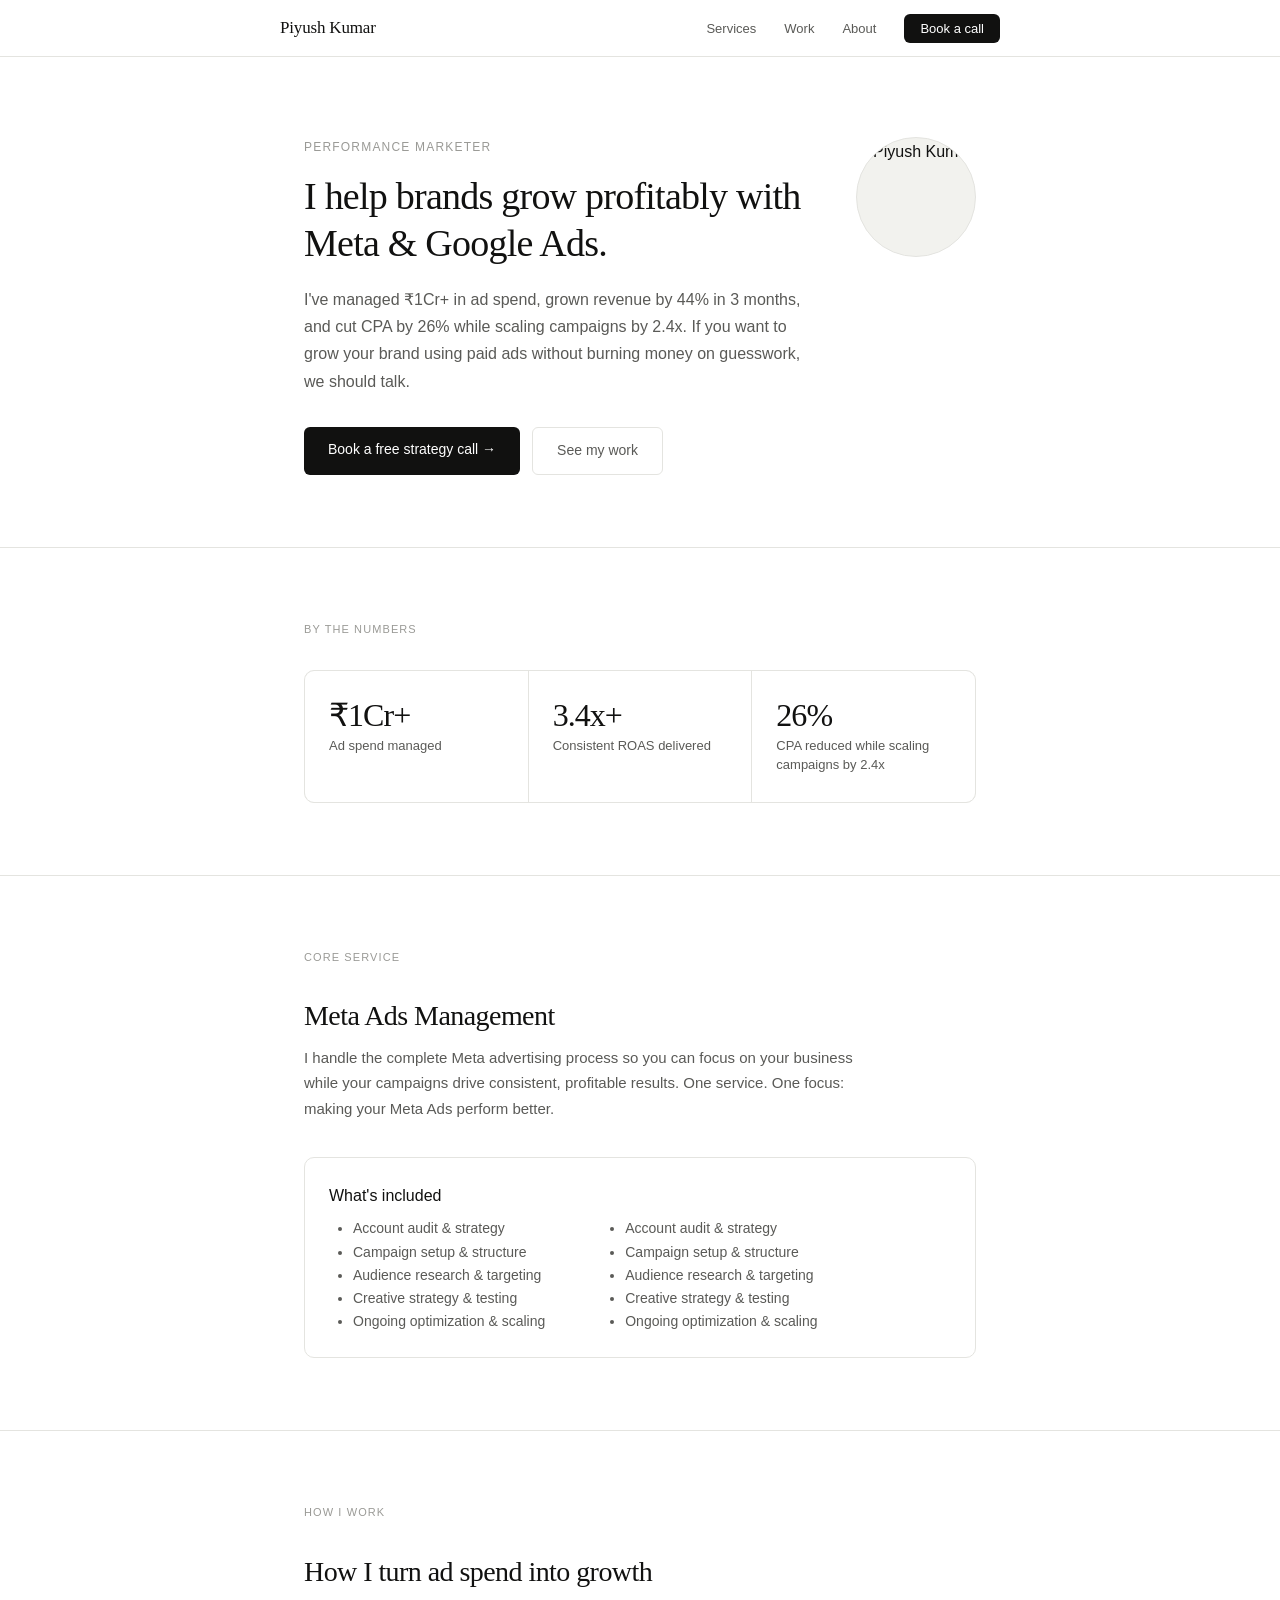
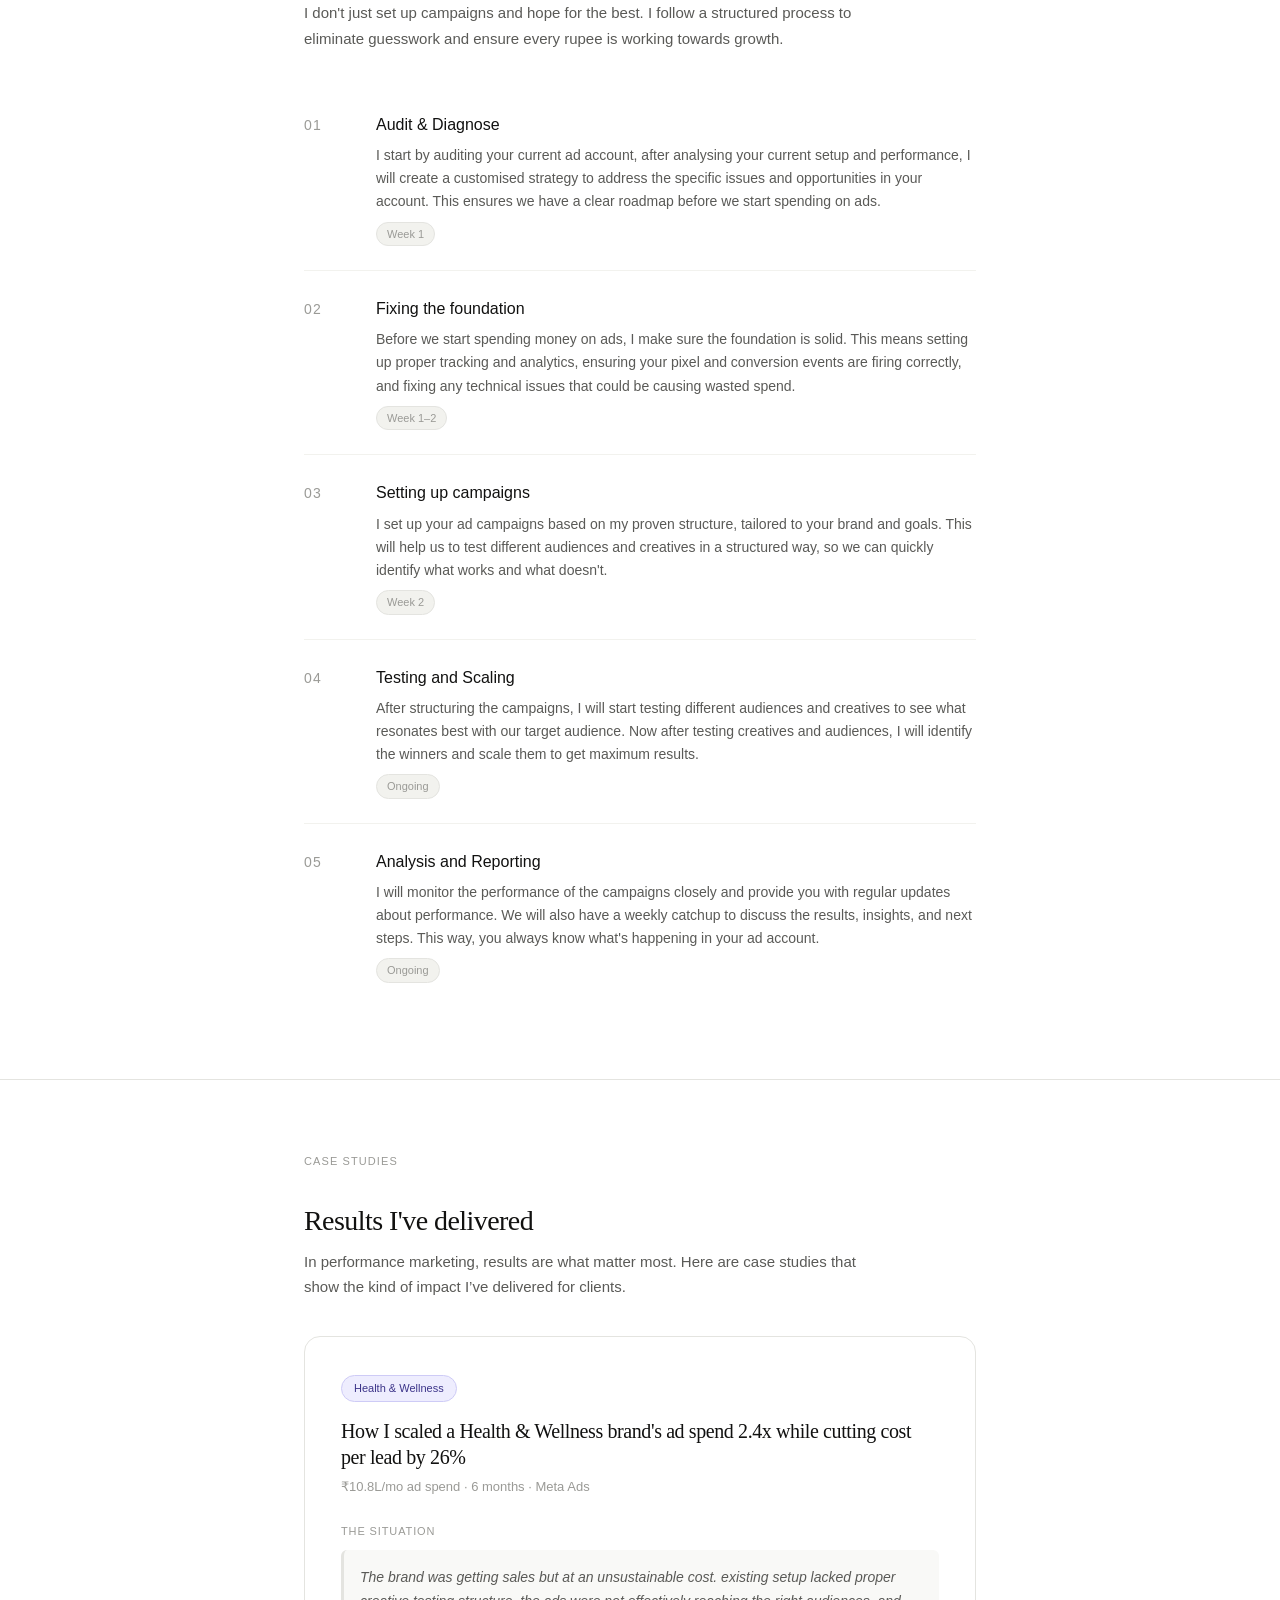
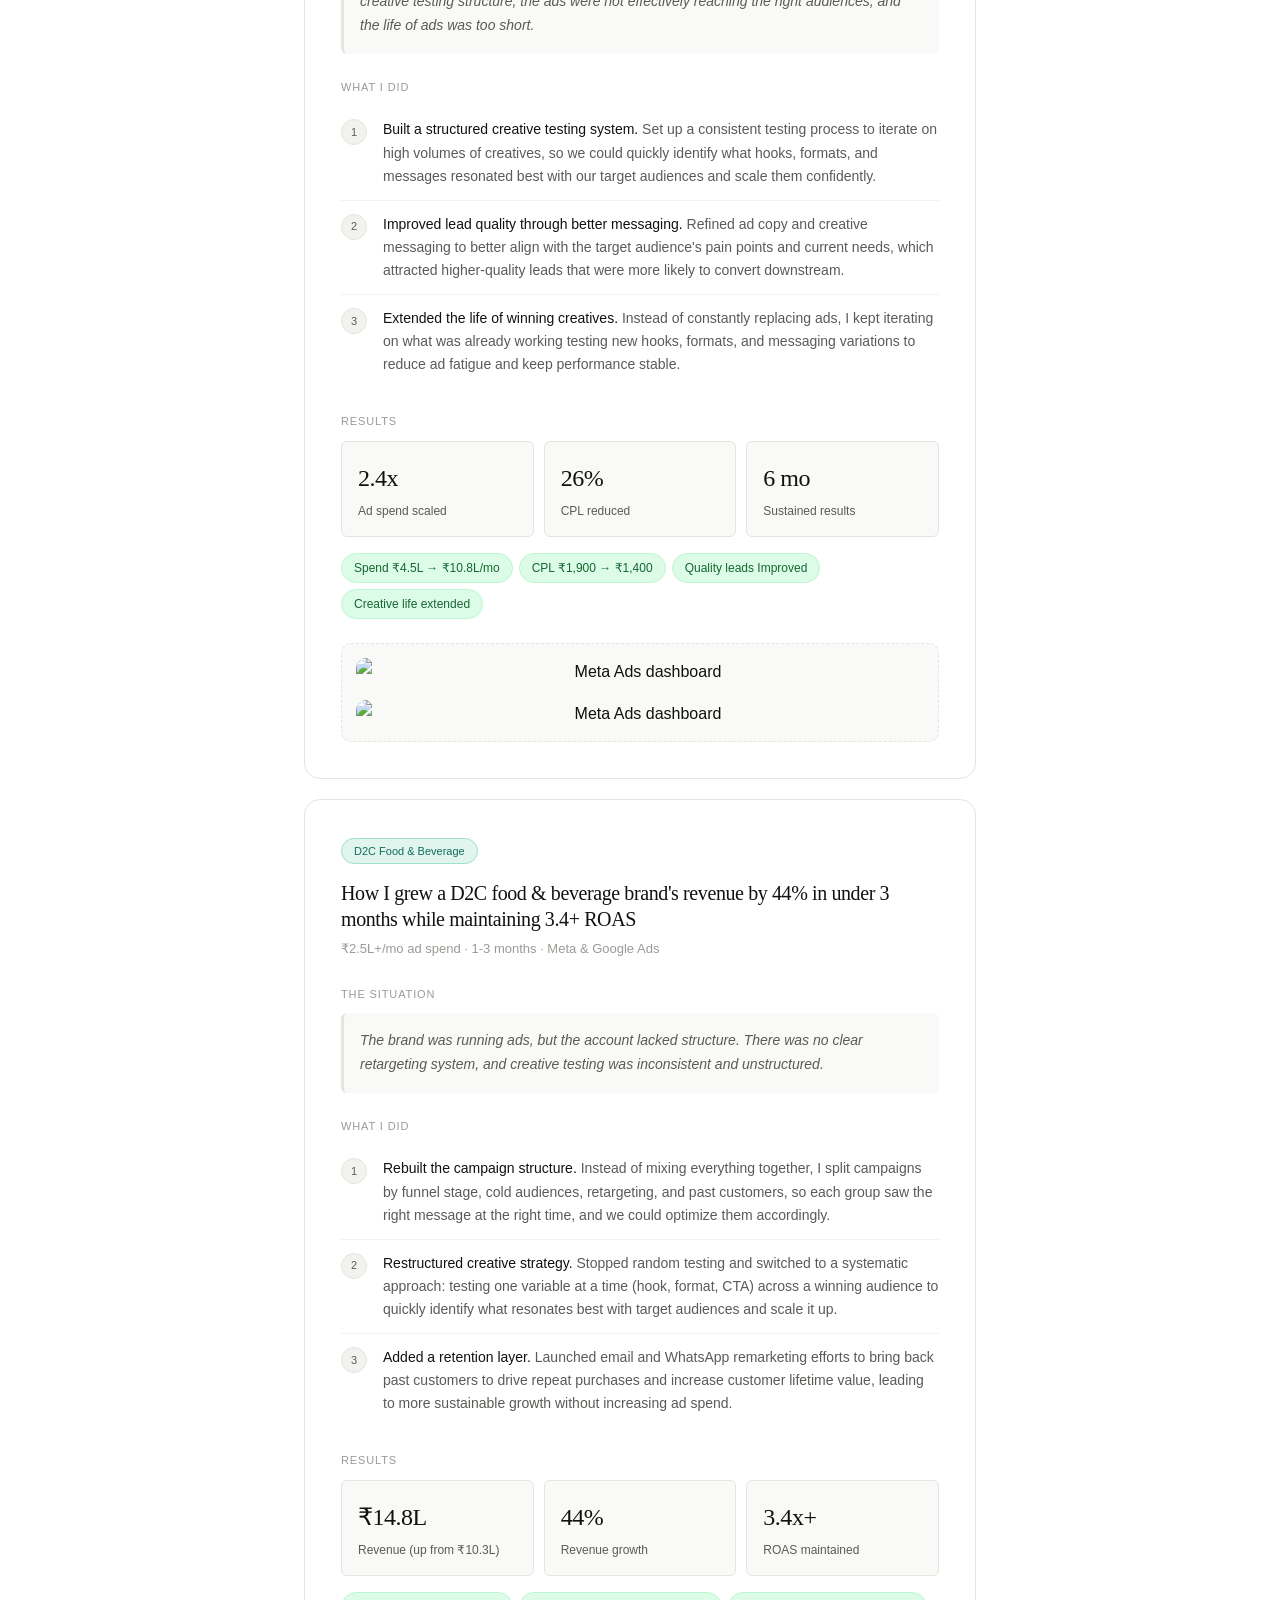
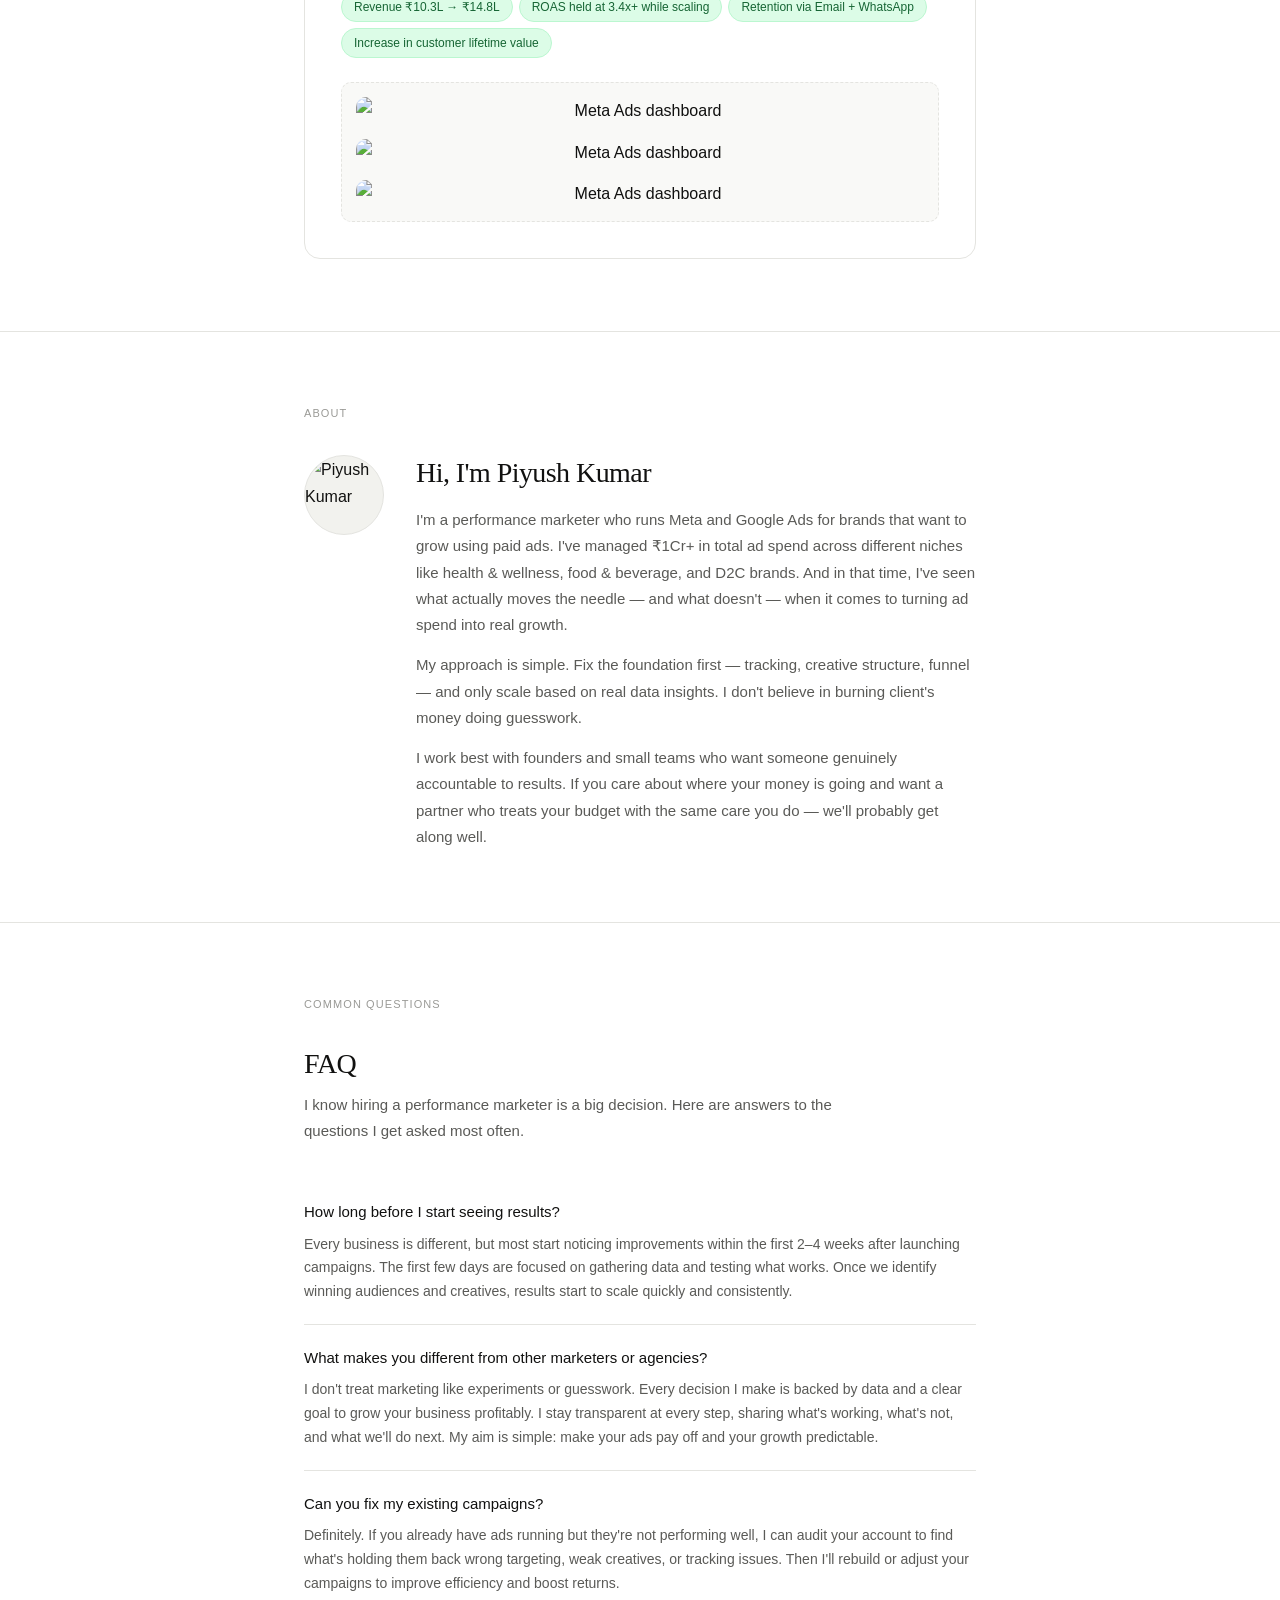
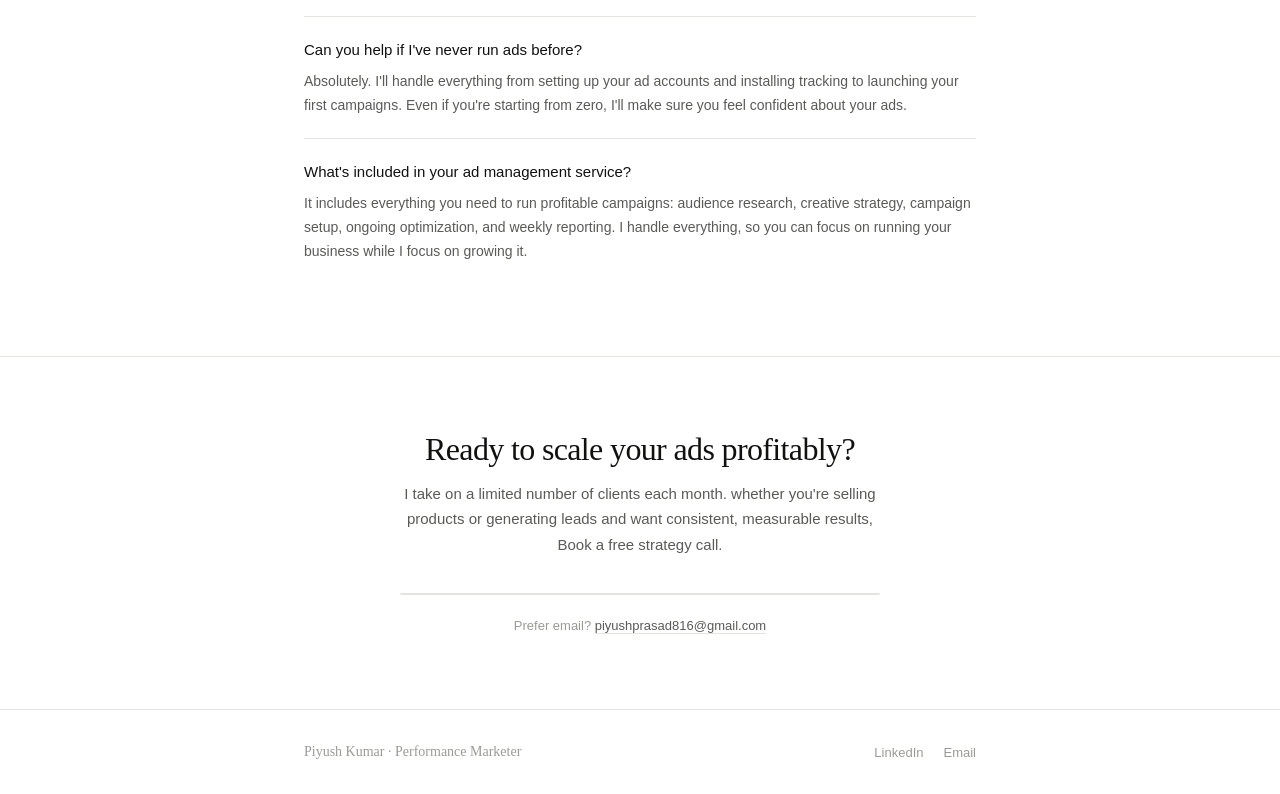
==== index.html @ 0cbff71c "service section updated" ====
<!doctype html>
<html lang="en">
  <head>
    <meta charset="UTF-8" />
    <meta name="viewport" content="width=device-width, initial-scale=1.0" />

    <meta
      name="google-site-verification"
      content="LIuBAVDbFb_xSTSElwHr28QB1heELkmG3fJhwSsdKWQ"
    />

    <meta
      name="description"
      content="I help brands grow profitably with Meta & Google Ads. I've managed ₹1Cr+ ad spend, grown revenue by 44% in 3 months, and cut CPA by 26%, while scaling campaigns by 2.4x."
    />

    <meta name="author" content="Piyush Kumar" />

    <meta name="robots" content="index, follow" />

    <link rel="canonical" href="https://piyshkmr.github.io/" />

    <meta property="og:type" content="website" />
    <meta
      property="og:title"
      content="Piyush Kumar | Performance Marketer | Meta Ads & Google Ads"
    />
    <meta
      property="og:description"
      content="I help brands grow profitably with Meta & Google Ads. I've managed ₹1Cr+ ad spend, grown revenue by 44% in 3 months, and cut CPA by 26%, while scaling campaigns by 2.4x."
    />
    <meta property="og:url" content="https://piyshkmr.github.io/" />
    <meta
      property="og:image"
      content="https://piyshkmr.github.io/images/og-image.webp"
    />
    <meta property="og:image:width" content="1200" />
    <meta property="og:image:height" content="630" />

    <meta name="twitter:card" content="summary_large_image" />
    <meta
      name="twitter:title"
      content="Piyush Kumar | Performance Marketer | Meta Ads & Google Ads"
    />
    <meta
      name="twitter:description"
      content="I help brands grow profitably with Meta & Google Ads. I've managed ₹1Cr+ ad spend, grown revenue by 44% in 3 months, and cut CPA by 26%, while scaling campaigns by 2.4x."
    />
    <meta
      name="twitter:image"
      content="https://piyshkmr.github.io/images/og-image.webp"
    />

    <script type="application/ld+json">
      {
        "@context": "https://schema.org",
        "@type": "Person",
        "name": "Piyush Kumar",
        "url": "https://piyshkmr.github.io/",
        "jobTitle": "Performance Marketer",
        "description": "I help brands grow profitably with Meta & Google Ads. I've managed ₹1Cr+ ad spend, grown revenue by 44% in 3 months, and cut CPA by 26%, while scaling campaigns by 2.4x.",
        "email": "piyushprasad816@gmail.com",
        "address": {
          "@type": "PostalAddress",
          "addressCountry": "IN"
        },
        "sameAs": [
          "https://www.linkedin.com/in/piyshkmr/",
          "https://www.instagram.com/piyshkmr/",
          "https://twitter.com/piyshkmr",
          "https://topmate.io/piyshkmr"
        ],
        "worksFor": {
          "@type": "Organization",
          "name": "Freelance"
        }
      }
    </script>

    <title>Piyush Kumar | Performance Marketer | Meta Ads & Google Ads</title>

    <link rel="stylesheet" href="/styles.css" />
  </head>
  <body>
    <!-- ── NAV ── -->
    <nav>
      <div class="nav-inner">
        <a href="/" class="nav-logo">Piyush Kumar</a>
        <ul class="nav-links">
          <li><a href="#services">Services</a></li>
          <li><a href="#work">Work</a></li>
          <li><a href="#about">About</a></li>
          <li><a href="#contact" class="nav-cta">Book a call</a></li>
        </ul>
      </div>
    </nav>

    <!-- ── HERO ── -->
    <section class="hero">
      <div class="container">
        <div class="hero-inner">
          <div class="hero-text">
            <div class="hero-eyebrow">Performance Marketer</div>
            <h1 class="hero-headline">
              I help brands grow profitably with Meta & Google Ads.
            </h1>
            <p class="hero-sub">
              I've managed ₹1Cr+ in ad spend, grown revenue by 44% in 3 months,
              and cut CPA by 26% while scaling campaigns by 2.4x. If you want to
              grow your brand using paid ads without burning money on guesswork,
              we should talk.
            </p>
            <div class="hero-actions">
              <a href="#contact" class="btn-primary"
                >Book a free strategy call →</a
              >
              <a href="#work" class="btn-secondary">See my work</a>
            </div>
          </div>
          <div class="hero-photo">
            <img src="/images/hero.webp" alt="Piyush Kumar" />
          </div>
        </div>
      </div>
    </section>

    <!-- ── METRICS ── -->
    <section>
      <div class="container">
        <div class="section-label">By the numbers</div>
        <div class="metrics-grid">
          <div class="metric-cell">
            <div class="metric-num">₹1Cr+</div>
            <div class="metric-label">Ad spend managed</div>
          </div>
          <div class="metric-cell">
            <div class="metric-num">3.4x+</div>
            <div class="metric-label">Consistent ROAS delivered</div>
          </div>
          <div class="metric-cell">
            <div class="metric-num">26%</div>
            <div class="metric-label">
              CPA reduced while scaling campaigns by 2.4x
            </div>
          </div>
        </div>
      </div>
    </section>

    <!-- ── SERVICES ── -->
    <section id="services">
      <div class="container">
        <div class="section-label">CORE SERVICE</div>
        <h2 class="section-title">Meta Ads Management</h2>
        <p class="section-sub">
          I handle the complete Meta advertising process so you can focus on
          your business while your campaigns drive consistent, profitable
          results. One service. One focus: making your Meta Ads perform better.
        </p>

        <div class="service-card">
          <div class="service-title">What's included</div>
          <div class="service-checklist">
            <ul>
              <li>Account audit & strategy</li>
              <li>Campaign setup & structure</li>
              <li>Audience research & targeting</li>
              <li>Creative strategy & testing</li>
              <li>Ongoing optimization & scaling</li>
            </ul>
            <ul>
              <li>Account audit & strategy</li>
              <li>Campaign setup & structure</li>
              <li>Audience research & targeting</li>
              <li>Creative strategy & testing</li>
              <li>Ongoing optimization & scaling</li>
            </ul>
          </div>
        </div>
      </div>
    </section>

    <!-- ── HOW I WORK ── -->
    <section id="process">
      <div class="container">
        <div class="section-label">How I work</div>
        <h2 class="section-title">How I turn ad spend into growth</h2>
        <p class="section-sub">
          I don't just set up campaigns and hope for the best. I follow a
          structured process to eliminate guesswork and ensure every rupee is
          working towards growth.
        </p>
        <div class="process-list">
          <div class="process-item">
            <div class="process-num">01</div>
            <div class="process-body">
              <div class="process-title">Audit & Diagnose</div>
              <div class="process-desc">
                I start by auditing your current ad account, after analysing
                your current setup and performance, I will create a customised
                strategy to address the specific issues and opportunities in
                your account. This ensures we have a clear roadmap before we
                start spending on ads.
              </div>
              <span class="process-week">Week 1</span>
            </div>
          </div>
          <div class="process-item">
            <div class="process-num">02</div>
            <div class="process-body">
              <div class="process-title">Fixing the foundation</div>
              <div class="process-desc">
                Before we start spending money on ads, I make sure the
                foundation is solid. This means setting up proper tracking and
                analytics, ensuring your pixel and conversion events are firing
                correctly, and fixing any technical issues that could be causing
                wasted spend.
              </div>
              <span class="process-week">Week 1–2</span>
            </div>
          </div>
          <div class="process-item">
            <div class="process-num">03</div>
            <div class="process-body">
              <div class="process-title">Setting up campaigns</div>
              <div class="process-desc">
                I set up your ad campaigns based on my proven structure,
                tailored to your brand and goals. This will help us to test
                different audiences and creatives in a structured way, so we can
                quickly identify what works and what doesn't.
              </div>
              <span class="process-week">Week 2</span>
            </div>
          </div>
          <div class="process-item">
            <div class="process-num">04</div>
            <div class="process-body">
              <div class="process-title">Testing and Scaling</div>
              <div class="process-desc">
                After structuring the campaigns, I will start testing different
                audiences and creatives to see what resonates best with our
                target audience. Now after testing creatives and audiences, I
                will identify the winners and scale them to get maximum results.
              </div>
              <span class="process-week">Ongoing</span>
            </div>
          </div>
          <div class="process-item">
            <div class="process-num">05</div>
            <div class="process-body">
              <div class="process-title">Analysis and Reporting</div>
              <div class="process-desc">
                I will monitor the performance of the campaigns closely and
                provide you with regular updates about performance. We will also
                have a weekly catchup to discuss the results, insights, and next
                steps. This way, you always know what's happening in your ad
                account.
              </div>
              <span class="process-week">Ongoing</span>
            </div>
          </div>
        </div>
      </div>
    </section>

    <!-- ── CASE STUDIES ── -->
    <section id="work">
      <div class="container">
        <div class="section-label">Case studies</div>
        <h2 class="section-title">Results I've delivered</h2>
        <p class="section-sub">
          In performance marketing, results are what matter most. Here are case
          studies that show the kind of impact I’ve delivered for clients.
        </p>

        <!-- Case Study 1 -->
        <div class="case-study">
          <span class="case-tag case-tag-health">Health & Wellness </span>
          <h3 class="case-title">
            How I scaled a Health & Wellness brand's ad spend 2.4x while cutting
            cost per lead by 26%
          </h3>
          <div class="case-meta">₹10.8L/mo ad spend · 6 months · Meta Ads</div>

          <div class="case-section-label">The situation</div>
          <div class="case-situation">
            The brand was getting sales but at an unsustainable cost. existing
            setup lacked proper creative testing structure, the ads were not
            effectively reaching the right audiences, and the life of ads was
            too short.
          </div>

          <div class="case-section-label">What I did</div>
          <div class="case-steps">
            <div class="case-step">
              <div class="case-step-num">1</div>
              <div class="case-step-text">
                <strong>Built a structured creative testing system.</strong>
                Set up a consistent testing process to iterate on high volumes
                of creatives, so we could quickly identify what hooks, formats,
                and messages resonated best with our target audiences and scale
                them confidently.
              </div>
            </div>
            <div class="case-step">
              <div class="case-step-num">2</div>
              <div class="case-step-text">
                <strong>Improved lead quality through better messaging.</strong>
                Refined ad copy and creative messaging to better align with the
                target audience's pain points and current needs, which attracted
                higher-quality leads that were more likely to convert
                downstream.
              </div>
            </div>
            <div class="case-step">
              <div class="case-step-num">3</div>
              <div class="case-step-text">
                <strong>Extended the life of winning creatives.</strong> Instead
                of constantly replacing ads, I kept iterating on what was
                already working testing new hooks, formats, and messaging
                variations to reduce ad fatigue and keep performance stable.
              </div>
            </div>
          </div>

          <div class="case-section-label">Results</div>
          <div class="case-metrics">
            <div class="case-metric">
              <div class="case-metric-num">2.4x</div>
              <div class="case-metric-label">Ad spend scaled</div>
            </div>
            <div class="case-metric">
              <div class="case-metric-num">26%</div>
              <div class="case-metric-label">CPL reduced</div>
            </div>
            <div class="case-metric">
              <div class="case-metric-num">6 mo</div>
              <div class="case-metric-label">Sustained results</div>
            </div>
          </div>
          <div class="result-pills">
            <span class="result-pill">Spend ₹4.5L → ₹10.8L/mo</span>
            <span class="result-pill">CPL ₹1,900 → ₹1,400</span>
            <span class="result-pill">Quality leads Improved</span>
            <span class="result-pill"> Creative life extended </span>
          </div>

          <div class="ss-placeholder">
            <img
              src="/images/cs201.webp"
              alt="Meta Ads dashboard"
              style="width: 100%; border-radius: var(--radius-md)"
            />
            <img
              src="/images/cs202.webp"
              alt="Meta Ads dashboard"
              style="width: 100%; border-radius: var(--radius-md)"
            />
          </div>
        </div>

        <!-- Case Study 2 -->
        <div class="case-study">
          <span class="case-tag case-tag-fnb">D2C Food & Beverage</span>
          <h3 class="case-title">
            How I grew a D2C food & beverage brand's revenue by 44% in under 3
            months while maintaining 3.4+ ROAS
          </h3>
          <div class="case-meta">
            ₹2.5L+/mo ad spend · 1-3 months · Meta & Google Ads
          </div>

          <div class="case-section-label">The situation</div>
          <div class="case-situation">
            The brand was running ads, but the account lacked structure. There
            was no clear retargeting system, and creative testing was
            inconsistent and unstructured.
          </div>

          <div class="case-section-label">What I did</div>
          <div class="case-steps">
            <div class="case-step">
              <div class="case-step-num">1</div>
              <div class="case-step-text">
                <strong>Rebuilt the campaign structure.</strong> Instead of
                mixing everything together, I split campaigns by funnel stage,
                cold audiences, retargeting, and past customers, so each group
                saw the right message at the right time, and we could optimize
                them accordingly.
              </div>
            </div>
            <div class="case-step">
              <div class="case-step-num">2</div>
              <div class="case-step-text">
                <strong>Restructured creative strategy.</strong> Stopped random
                testing and switched to a systematic approach: testing one
                variable at a time (hook, format, CTA) across a winning audience
                to quickly identify what resonates best with target audiences
                and scale it up.
              </div>
            </div>
            <div class="case-step">
              <div class="case-step-num">3</div>
              <div class="case-step-text">
                <strong>Added a retention layer.</strong> Launched email and
                WhatsApp remarketing efforts to bring back past customers to
                drive repeat purchases and increase customer lifetime value,
                leading to more sustainable growth without increasing ad spend.
              </div>
            </div>
          </div>

          <div class="case-section-label">Results</div>
          <div class="case-metrics">
            <div class="case-metric">
              <div class="case-metric-num">₹14.8L</div>
              <div class="case-metric-label">Revenue (up from ₹10.3L)</div>
            </div>
            <div class="case-metric">
              <div class="case-metric-num">44%</div>
              <div class="case-metric-label">Revenue growth</div>
            </div>
            <div class="case-metric">
              <div class="case-metric-num">3.4x+</div>
              <div class="case-metric-label">ROAS maintained</div>
            </div>
          </div>
          <div class="result-pills">
            <span class="result-pill">Revenue ₹10.3L → ₹14.8L</span>
            <span class="result-pill">ROAS held at 3.4x+ while scaling</span>
            <span class="result-pill">Retention via Email + WhatsApp</span>
            <span class="result-pill">Increase in customer lifetime value</span>
          </div>

          <div class="ss-placeholder">
            <img
              src="/images/cs101.webp"
              alt="Meta Ads dashboard"
              style="width: 100%; border-radius: var(--radius-md)"
            />
            <img
              src="/images/cs102.webp"
              alt="Meta Ads dashboard"
              style="width: 100%; border-radius: var(--radius-md)"
            />
            <img
              src="/images/cs103.webp"
              alt="Meta Ads dashboard"
              style="width: 100%; border-radius: var(--radius-md)"
            />
          </div>
        </div>
      </div>
    </section>

    <!-- ── ABOUT ── -->
    <section id="about">
      <div class="container">
        <div class="section-label">About</div>
        <div class="about-inner">
          <div class="about-photo">
            <img src="/images/about.webp" alt="Piyush Kumar" />
          </div>
          <div class="about-text">
            <h2 class="section-title" style="margin-bottom: 16px">
              Hi, I'm Piyush Kumar
            </h2>
            <p>
              I'm a performance marketer who runs Meta and Google Ads for brands
              that want to grow using paid ads. I've managed ₹1Cr+ in total ad
              spend across different niches like health & wellness, food &
              beverage, and D2C brands. And in that time, I've seen what
              actually moves the needle — and what doesn't — when it comes to
              turning ad spend into real growth.
            </p>
            <p>
              My approach is simple. Fix the foundation first — tracking,
              creative structure, funnel — and only scale based on real data
              insights. I don't believe in burning client's money doing
              guesswork.
            </p>
            <p>
              I work best with founders and small teams who want someone
              genuinely accountable to results. If you care about where your
              money is going and want a partner who treats your budget with the
              same care you do — we'll probably get along well.
            </p>
          </div>
        </div>
      </div>
    </section>

    <!-- ──  FAQ ── -->
    <section>
      <div class="container">
        <div class="section-label">Common questions</div>
        <h2 class="section-title">FAQ</h2>
        <p class="section-sub">
          I know hiring a performance marketer is a big decision. Here are
          answers to the questions I get asked most often.
        </p>
        <div class="faq-list">
          <div class="faq-item">
            <div class="faq-q">How long before I start seeing results?</div>
            <div class="faq-a">
              Every business is different, but most start noticing improvements
              within the first 2–4 weeks after launching campaigns. The first
              few days are focused on gathering data and testing what works.
              Once we identify winning audiences and creatives, results start to
              scale quickly and consistently.
            </div>
          </div>
          <div class="faq-item">
            <div class="faq-q">
              What makes you different from other marketers or agencies?
            </div>
            <div class="faq-a">
              I don't treat marketing like experiments or guesswork. Every
              decision I make is backed by data and a clear goal to grow your
              business profitably. I stay transparent at every step, sharing
              what's working, what's not, and what we'll do next. My aim is
              simple: make your ads pay off and your growth predictable.
            </div>
          </div>
          <div class="faq-item">
            <div class="faq-q">Can you fix my existing campaigns?</div>
            <div class="faq-a">
              Definitely. If you already have ads running but they're not
              performing well, I can audit your account to find what's holding
              them back wrong targeting, weak creatives, or tracking issues.
              Then I'll rebuild or adjust your campaigns to improve efficiency
              and boost returns.
            </div>
          </div>
          <div class="faq-item">
            <div class="faq-q">Can you help if I've never run ads before?</div>
            <div class="faq-a">
              Absolutely. I'll handle everything from setting up your ad
              accounts and installing tracking to launching your first
              campaigns. Even if you're starting from zero, I'll make sure you
              feel confident about your ads.
            </div>
          </div>
          <div class="faq-item">
            <div class="faq-q">
              What's included in your ad management service?
            </div>
            <div class="faq-a">
              It includes everything you need to run profitable campaigns:
              audience research, creative strategy, campaign setup, ongoing
              optimization, and weekly reporting. I handle everything, so you
              can focus on running your business while I focus on growing it.
            </div>
          </div>
        </div>
      </div>
    </section>

    <!-- ── CTA ── -->
    <section class="cta-section" id="contact">
      <div class="container">
        <div class="cta-inner">
          <h2 class="cta-title">Ready to scale your ads profitably?</h2>
          <p class="cta-sub">
            I take on a limited number of clients each month. whether you're
            selling products or generating leads and want consistent, measurable
            results, Book a free strategy call.
          </p>

          <!-- Cal inline embed code begins -->
          <div
            style="
              background-color: var(--gray-50);
              border: 1px solid var(--gray-200);
              border-radius: var(--radius-lg);
              width: 100%;
              height: 100%;
              overflow: scroll;
              max-width: 480px;
              margin: 0 auto 20px;
            "
            id="my-cal-inline-30min"
          ></div>
          <script type="text/javascript">
            (function (C, A, L) {
              let p = function (a, ar) {
                a.q.push(ar);
              };
              let d = C.document;
              C.Cal =
                C.Cal ||
                function () {
                  let cal = C.Cal;
                  let ar = arguments;
                  if (!cal.loaded) {
                    cal.ns = {};
                    cal.q = cal.q || [];
                    d.head.appendChild(d.createElement("script")).src = A;
                    cal.loaded = true;
                  }
                  if (ar[0] === L) {
                    const api = function () {
                      p(api, arguments);
                    };
                    const namespace = ar[1];
                    api.q = api.q || [];
                    if (typeof namespace === "string") {
                      cal.ns[namespace] = cal.ns[namespace] || api;
                      p(cal.ns[namespace], ar);
                      p(cal, ["initNamespace", namespace]);
                    } else p(cal, ar);
                    return;
                  }
                  p(cal, ar);
                };
            })(window, "https://app.cal.com/embed/embed.js", "init");
            Cal("init", "30min", { origin: "https://app.cal.com" });

            Cal.ns["30min"]("inline", {
              elementOrSelector: "#my-cal-inline-30min",
              config: {
                layout: "month_view",
                useSlotsViewOnSmallScreen: "true",
              },
              calLink: "piyshkmr/30min",
            });

            Cal.ns["30min"]("ui", {
              hideEventTypeDetails: false,
              layout: "month_view",
            });
          </script>
          <!-- Cal inline embed code ends -->

          <div class="cta-email">
            Prefer email?
            <a href="mailto:piyushprasad816@gmail.com"
              >piyushprasad816@gmail.com</a
            >
          </div>
        </div>
      </div>
    </section>

    <!-- ── FOOTER ── -->
    <footer>
      <div class="footer-name">Piyush Kumar · Performance Marketer</div>
      <ul class="footer-links">
        <li>
          <a href="https://www.linkedin.com/in/piyshkmr/" target="_blank"
            >LinkedIn</a
          >
        </li>
        <li><a href="mailto:piyushprasad816@gmail.com">Email</a></li>
      </ul>
    </footer>
  </body>
</html>
---- styles.css ----
/* ── Reset & Base ── */
*,
*::before,
*::after {
  box-sizing: border-box;
  margin: 0;
  padding: 0;
}

:root {
  --black: #111110;
  --gray-900: #1c1c1a;
  --gray-600: #5a5a57;
  --gray-400: #9a9a96;
  --gray-200: #e4e4e0;
  --gray-100: #f2f2ee;
  --gray-50: #f9f9f7;
  --white: #ffffff;
  --accent: #1a1a18;
  --green: #166534;
  --green-bg: #dcfce7;
  --teal: #0f6e56;
  --teal-bg: #e1f5ee;
  --purple: #3c3489;
  --purple-bg: #eeedfe;
  --amber: #854f0b;
  --amber-bg: #faeeda;
  --radius-sm: 6px;
  --radius-md: 10px;
  --radius-lg: 16px;
  --radius-xl: 24px;
  --font-head: "Georgia", "Times New Roman", serif;
  --font-body: "Helvetica Neue", Helvetica, Arial, sans-serif;
  --max-w: 720px;
  --transition: 0.2s ease;
}

html {
  scroll-behavior: smooth;
}

body {
  font-family: var(--font-body);
  background: var(--white);
  color: var(--black);
  font-size: 16px;
  line-height: 1.7;
  -webkit-font-smoothing: antialiased;
}

/* ── Layout ── */
.container {
  max-width: var(--max-w);
  margin: 0 auto;
  padding: 0 24px;
}

section {
  padding: 72px 0;
  border-bottom: 1px solid var(--gray-200);
}

section:last-child {
  border-bottom: none;
}

/* ── Nav ── */
nav {
  position: sticky;
  top: 0;
  z-index: 100;
  background: rgba(255, 255, 255, 0.92);
  backdrop-filter: blur(8px);
  border-bottom: 1px solid var(--gray-200);
  padding: 0 24px;
}

.nav-inner {
  max-width: var(--max-w);
  margin: 0 auto;
  display: flex;
  align-items: center;
  justify-content: space-between;
  height: 56px;
}

.nav-logo {
  font-family: var(--font-head);
  font-size: 17px;
  color: var(--black);
  text-decoration: none;
  letter-spacing: -0.01em;
}

.nav-links {
  display: flex;
  gap: 28px;
  list-style: none;
}

.nav-links a {
  font-size: 13px;
  color: var(--gray-600);
  text-decoration: none;
  transition: color var(--transition);
}

.nav-links a:hover {
  color: var(--black);
}

.nav-cta {
  font-size: 13px;
  font-weight: 500;
  color: var(--white) !important;
  background: var(--black);
  padding: 7px 16px;
  border-radius: var(--radius-sm);
  text-decoration: none;
  transition: opacity var(--transition);
}

.nav-cta:hover {
  opacity: 0.85;
}

/* ── Hero ── */
.hero {
  padding: 80px 0 72px;
  border-bottom: 1px solid var(--gray-200);
}

.hero-inner {
  display: flex;
  align-items: flex-start;
  gap: 40px;
}

.hero-text {
  flex: 1;
}

.hero-eyebrow {
  font-size: 12px;
  font-weight: 500;
  letter-spacing: 0.1em;
  text-transform: uppercase;
  color: var(--gray-400);
  margin-bottom: 16px;
}

.hero-headline {
  font-family: var(--font-head);
  font-size: clamp(28px, 4vw, 38px);
  font-weight: normal;
  line-height: 1.22;
  letter-spacing: -0.02em;
  color: var(--black);
  margin-bottom: 20px;
}

.hero-sub {
  font-size: 16px;
  color: var(--gray-600);
  line-height: 1.7;
  margin-bottom: 32px;
  max-width: 520px;
}

.hero-actions {
  display: flex;
  gap: 12px;
  flex-wrap: wrap;
}

.btn-primary {
  display: inline-block;
  padding: 11px 24px;
  background: var(--black);
  color: var(--white);
  font-size: 14px;
  font-weight: 500;
  border-radius: var(--radius-sm);
  text-decoration: none;
  transition: opacity var(--transition);
}

.btn-primary:hover {
  opacity: 0.85;
}

.btn-secondary {
  display: inline-block;
  padding: 11px 24px;
  background: transparent;
  color: var(--gray-600);
  font-size: 14px;
  border: 1px solid var(--gray-200);
  border-radius: var(--radius-sm);
  text-decoration: none;
  transition:
    border-color var(--transition),
    color var(--transition);
}

.btn-secondary:hover {
  border-color: var(--gray-400);
  color: var(--black);
}

.hero-photo {
  width: 120px;
  height: 120px;
  border-radius: 50%;
  background: var(--gray-100);
  border: 1px solid var(--gray-200);
  display: flex;
  align-items: center;
  justify-content: center;
  flex-shrink: 0;
  overflow: hidden;
}

.hero-photo img {
  width: 100%;
  height: 100%;
  object-fit: cover;
}

.photo-hint {
  text-align: center;
  font-size: 11px;
  color: var(--gray-400);
  line-height: 1.5;
}

/* ── Section Labels ── */
.section-label {
  font-size: 11px;
  font-weight: 500;
  letter-spacing: 0.1em;
  text-transform: uppercase;
  color: var(--gray-400);
  margin-bottom: 32px;
}

.section-title {
  font-family: var(--font-head);
  font-size: clamp(22px, 3vw, 28px);
  font-weight: normal;
  letter-spacing: -0.02em;
  color: var(--black);
  margin-bottom: 10px;
  line-height: 1.3;
}

.section-sub {
  font-size: 15px;
  color: var(--gray-600);
  margin-bottom: 36px;
  max-width: 560px;
}

/* ── Metrics Bar ── */
.metrics-grid {
  display: grid;
  grid-template-columns: repeat(3, minmax(0, 1fr));
  gap: 1px;
  background: var(--gray-200);
  border: 1px solid var(--gray-200);
  border-radius: var(--radius-md);
  overflow: hidden;
}

.metric-cell {
  background: var(--white);
  padding: 28px 24px;
}

.metric-num {
  font-family: var(--font-head);
  font-size: 32px;
  font-weight: normal;
  color: var(--black);
  letter-spacing: -0.03em;
  line-height: 1;
  margin-bottom: 6px;
}

.metric-label {
  font-size: 13px;
  color: var(--gray-600);
  line-height: 1.4;
}

/* ── Services ── */

.service-card {
  padding: 24px;
  border: 1px solid var(--gray-200);
  border-radius: var(--radius-md);
}

.service-title {
  font-size: 16px;
  font-weight: 500;
  color: var(--black);
  margin-bottom: 8px;
}

.service-desc {
  font-size: 14px;
  color: var(--gray-600);
  line-height: 1.65;
  margin-bottom: 12px;
}

.service-checklist {
  display: flex;
  flex-direction: row;
  gap: 80px;
  flex-wrap: wrap;
  font-size: 14px;
  color: var(--gray-600);
  line-height: 1.65;
  padding: 0 24px;
}

/* ── Process ── */
.process-list {
  display: flex;
  flex-direction: column;
  gap: 0;
}

.process-item {
  display: flex;
  gap: 24px;
  padding: 24px 0;
  border-bottom: 1px solid var(--gray-100);
  align-items: flex-start;
}

.process-item:last-child {
  border-bottom: none;
}

.process-num {
  font-size: 14px;
  font-weight: 500;
  color: var(--gray-400);
  letter-spacing: 0.08em;
  min-width: 48px;
  padding-top: 3px;
  flex-shrink: 0;
}

.process-body {
}

.process-title {
  font-size: 16px;
  font-weight: 500;
  color: var(--black);
  margin-bottom: 6px;
}

.process-desc {
  font-size: 14px;
  color: var(--gray-600);
  line-height: 1.65;
}

.process-week {
  display: inline-block;
  margin-top: 8px;
  font-size: 11px;
  padding: 2px 10px;
  border-radius: 20px;
  background: var(--gray-100);
  color: var(--gray-400);
  border: 1px solid var(--gray-200);
}

/* ── Case Studies ── */
.case-study {
  padding: 36px;
  border: 1px solid var(--gray-200);
  border-radius: var(--radius-lg);
  margin-bottom: 20px;
}

.case-study:last-child {
  margin-bottom: 0;
}

.case-tag {
  display: inline-block;
  font-size: 11px;
  font-weight: 500;
  padding: 3px 12px;
  border-radius: 20px;
  margin-bottom: 16px;
}

.case-tag-fnb {
  background: var(--teal-bg);
  color: var(--teal);
  border: 1px solid #9fe1cb;
}
.case-tag-health {
  background: var(--purple-bg);
  color: var(--purple);
  border: 1px solid #cecbf6;
}

.case-title {
  font-family: var(--font-head);
  font-size: 20px;
  font-weight: normal;
  letter-spacing: -0.02em;
  color: var(--black);
  line-height: 1.3;
  margin-bottom: 6px;
}

.case-meta {
  font-size: 13px;
  color: var(--gray-400);
  margin-bottom: 24px;
}

.case-section-label {
  font-size: 11px;
  font-weight: 500;
  text-transform: uppercase;
  letter-spacing: 0.08em;
  color: var(--gray-400);
  margin-bottom: 10px;
}

.case-situation {
  font-size: 14px;
  color: var(--gray-600);
  line-height: 1.7;
  padding: 16px;
  background: var(--gray-50);
  border-radius: var(--radius-sm);
  border-left: 3px solid var(--gray-200);
  margin-bottom: 24px;
  font-style: italic;
}

.case-steps {
  margin-bottom: 24px;
}

.case-step {
  display: flex;
  gap: 16px;
  padding: 12px 0;
  border-bottom: 1px solid var(--gray-100);
  align-items: flex-start;
}

.case-step:last-child {
  border-bottom: none;
}

.case-step-num {
  width: 26px;
  height: 26px;
  border-radius: 50%;
  background: var(--gray-100);
  border: 1px solid var(--gray-200);
  display: flex;
  align-items: center;
  justify-content: center;
  font-size: 11px;
  font-weight: 500;
  color: var(--gray-600);
  flex-shrink: 0;
  margin-top: 1px;
}

.case-step-text {
  font-size: 14px;
  color: var(--gray-600);
  line-height: 1.65;
}

.case-step-text strong {
  color: var(--black);
  font-weight: 500;
}

.case-metrics {
  display: grid;
  grid-template-columns: repeat(3, minmax(0, 1fr));
  gap: 10px;
  margin-bottom: 16px;
}

.case-metric {
  background: var(--gray-50);
  border: 1px solid var(--gray-200);
  border-radius: var(--radius-sm);
  padding: 16px;
}

.case-metric-num {
  font-family: var(--font-head);
  font-size: 24px;
  font-weight: normal;
  color: var(--black);
  letter-spacing: -0.02em;
  margin-bottom: 4px;
}

.case-metric-label {
  font-size: 12px;
  color: var(--gray-600);
  line-height: 1.4;
}

.result-pills {
  display: flex;
  flex-wrap: wrap;
  gap: 6px;
  margin-bottom: 24px;
}

.result-pill {
  display: inline-block;
  font-size: 12px;
  padding: 4px 12px;
  border-radius: 20px;
  background: var(--green-bg);
  color: var(--green);
  border: 1px solid #bbf7d0;
}

.ss-placeholder {
  border: 1.5px dashed var(--gray-200);
  border-radius: var(--radius-md);
  padding: 14px;
  text-align: center;
  background: var(--gray-50);
  margin-top: 8px;
  display: flex;
  flex-direction: column;
  align-items: center;
  justify-content: center;
  gap: 14px;
}

/* ── About ── */
.about-inner {
  display: flex;
  gap: 32px;
  align-items: flex-start;
}

.about-photo {
  width: 80px;
  height: 80px;
  border-radius: 50%;
  background: var(--gray-100);
  border: 1px solid var(--gray-200);
  display: flex;
  align-items: center;
  justify-content: center;
  flex-shrink: 0;
  overflow: hidden;
}

.about-photo img {
  width: 100%;
  height: 100%;
  object-fit: cover;
}

.about-text p {
  font-size: 15px;
  color: var(--gray-600);
  line-height: 1.75;
  margin-bottom: 14px;
}

.about-text p:last-child {
  margin-bottom: 0;
}

/* ── Social Proof ── */
.expect-list {
  display: flex;
  flex-direction: column;
  gap: 12px;
  margin-bottom: 32px;
}

.expect-item {
  display: flex;
  gap: 14px;
  padding: 18px;
  background: var(--gray-50);
  border-radius: var(--radius-md);
  border: 1px solid var(--gray-100);
  align-items: flex-start;
}

.expect-dot {
  width: 7px;
  height: 7px;
  border-radius: 50%;
  background: var(--gray-400);
  flex-shrink: 0;
  margin-top: 7px;
}

.expect-text {
  font-size: 14px;
  color: var(--gray-600);
  line-height: 1.65;
}

.expect-text strong {
  color: var(--black);
  font-weight: 500;
}

/* ── FAQ ── */
.faq-list {
  display: flex;
  flex-direction: column;
}

.faq-item {
  padding: 20px 0;
  border-bottom: 1px solid var(--gray-200);
}

.faq-item:last-child {
  border-bottom: none;
}

.faq-q {
  font-size: 15px;
  font-weight: 500;
  color: var(--black);
  margin-bottom: 8px;
}

.faq-a {
  font-size: 14px;
  color: var(--gray-600);
  line-height: 1.7;
}

.faq-a strong {
  color: var(--black);
  font-weight: 500;
}

/* ── CTA ── */
.cta-section {
  /* background: var(--gray-50); */
  /* border-top: 1px solid var(--gray-200); */
  padding: 72px 0;
}

.cta-inner {
  text-align: center;
}

.cta-title {
  font-family: var(--font-head);
  font-size: clamp(24px, 3.5vw, 32px);
  font-weight: normal;
  letter-spacing: -0.02em;
  color: var(--black);
  margin-bottom: 12px;
  line-height: 1.25;
}

.cta-sub {
  font-size: 15px;
  color: var(--gray-600);
  margin-bottom: 36px;
  max-width: 480px;
  margin-left: auto;
  margin-right: auto;
}

.cal-embed-placeholder {
  max-width: 480px;
  margin: 0 auto 20px;
  border: 1.5px dashed var(--gray-200);
  border-radius: var(--radius-lg);
  padding: 40px 24px;
  background: var(--white);
}

.cal-embed-placeholder p {
  font-size: 13px;
  font-weight: 500;
  color: var(--gray-600);
  margin-bottom: 6px;
}

.cal-embed-placeholder small {
  font-size: 12px;
  color: var(--gray-400);
  line-height: 1.5;
  display: block;
}

.cta-email {
  font-size: 13px;
  color: var(--gray-400);
}

.cta-email a {
  color: var(--gray-600);
  text-decoration: none;
  border-bottom: 1px solid var(--gray-200);
  transition:
    border-color var(--transition),
    color var(--transition);
}

.cta-email a:hover {
  color: var(--black);
  border-color: var(--gray-400);
}

/* ── Footer ── */
footer {
  padding: 28px 24px;
  /* border-top: 1px solid var(--gray-200); */
  display: flex;
  align-items: center;
  justify-content: space-between;
  max-width: var(--max-w);
  margin: 0 auto;
}

.footer-name {
  font-family: var(--font-head);
  font-size: 14px;
  color: var(--gray-400);
}

.footer-links {
  display: flex;
  gap: 20px;
  list-style: none;
}

.footer-links a {
  font-size: 13px;
  color: var(--gray-400);
  text-decoration: none;
  transition: color var(--transition);
}

.footer-links a:hover {
  color: var(--black);
}

/* ── Mobile ── */
@media (max-width: 600px) {
  .nav-links {
    display: none;
  }
  .hero-inner {
    flex-direction: column-reverse;
    gap: 24px;
  }
  .hero-photo {
    width: 80px;
    height: 80px;
  }
  .metrics-grid {
    grid-template-columns: 1fr;
  }
  .case-metrics {
    grid-template-columns: repeat(2, minmax(0, 1fr));
  }
  .about-inner {
    flex-direction: column;
    gap: 20px;
  }
  .case-study {
    padding: 24px;
  }
  footer {
    flex-direction: column;
    gap: 16px;
    text-align: center;
  }
  .ss-placeholder {
    padding: 7px;
    gap: 7px;
  }

  .service-checklist {
    gap: 0px;
  }
}
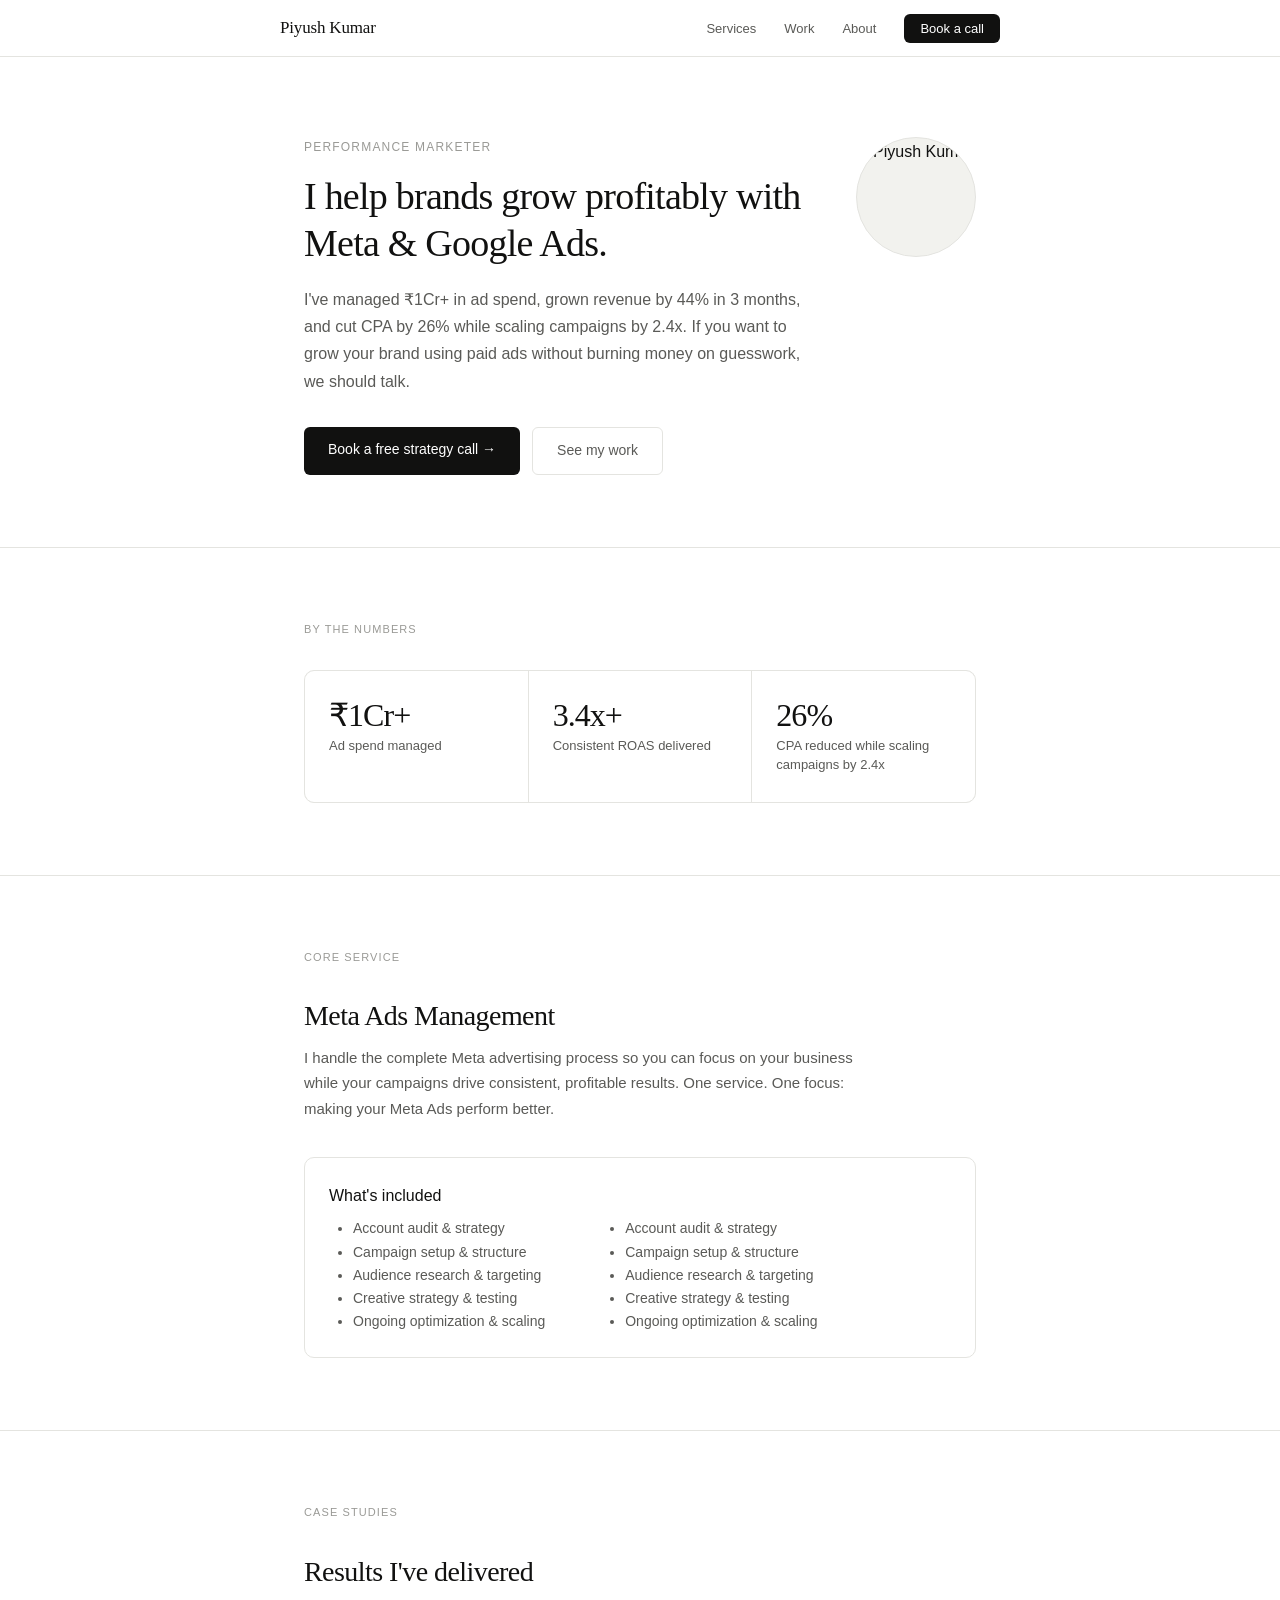
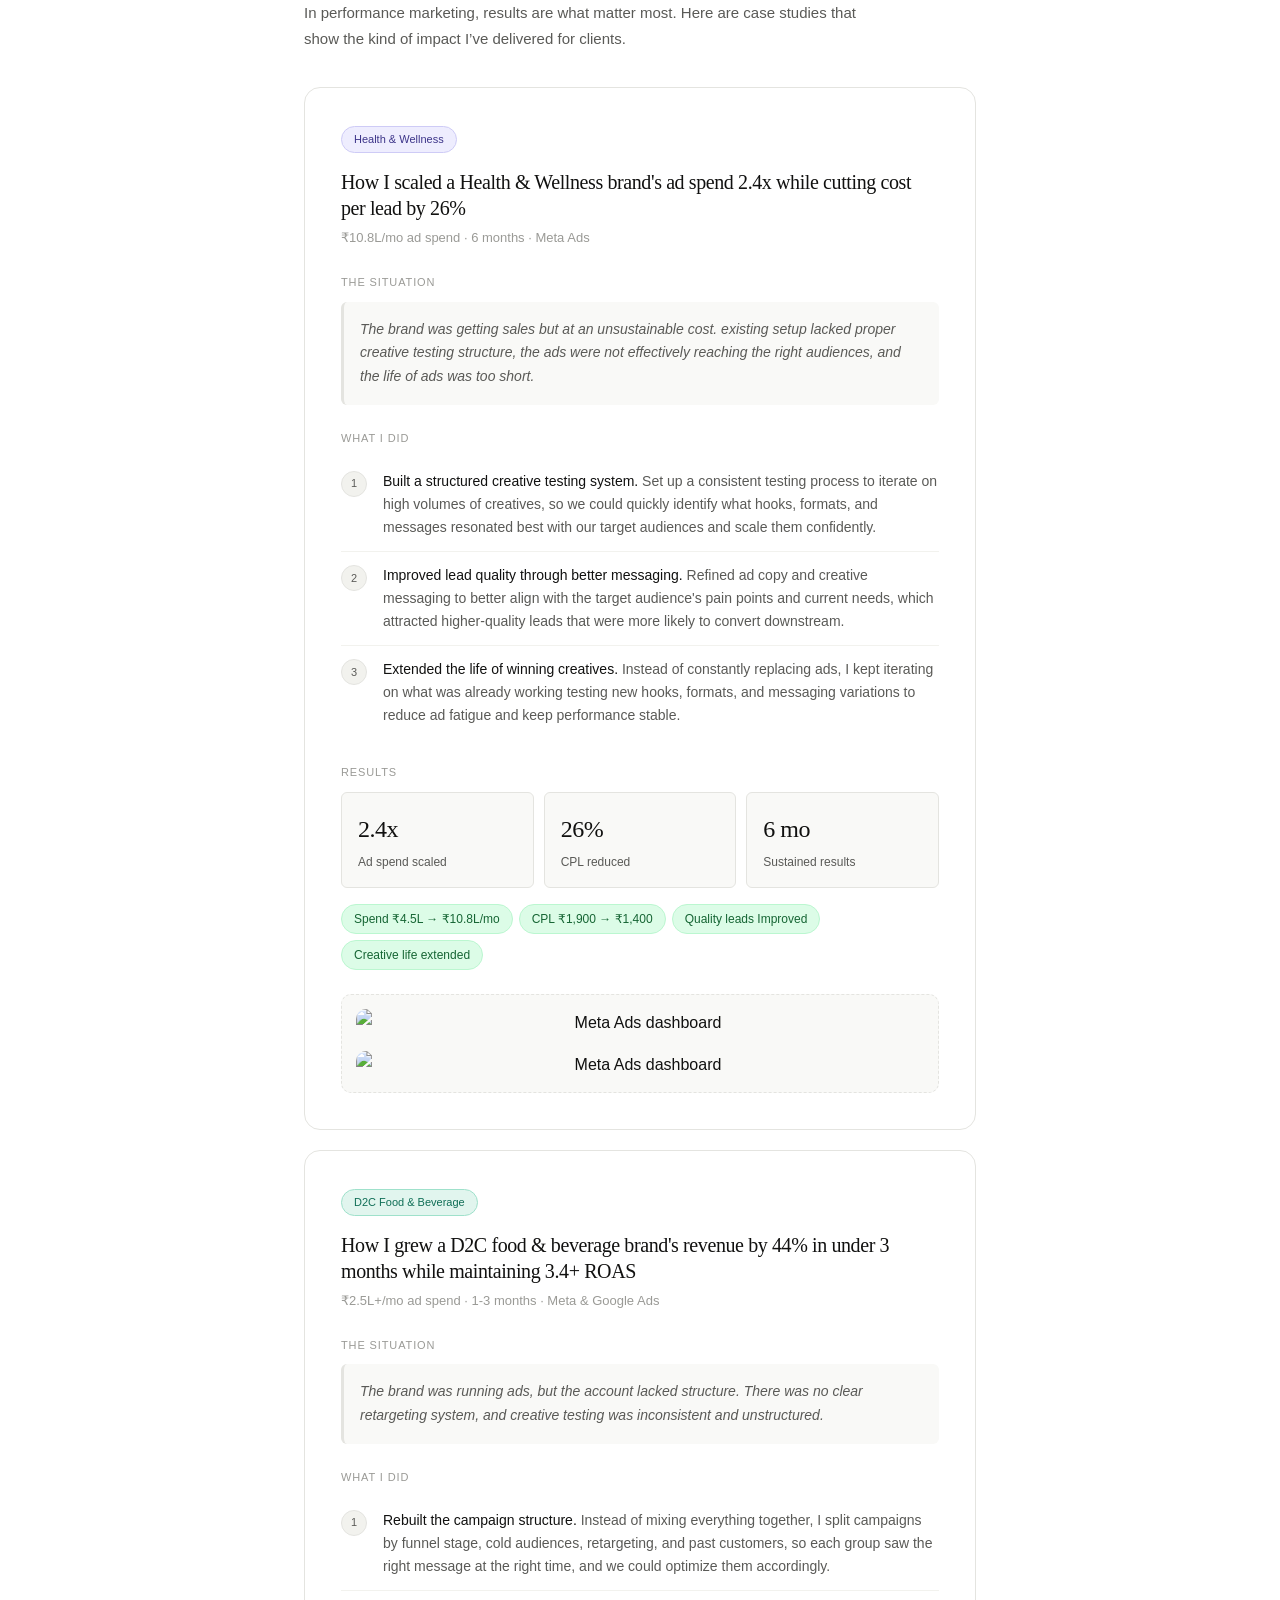
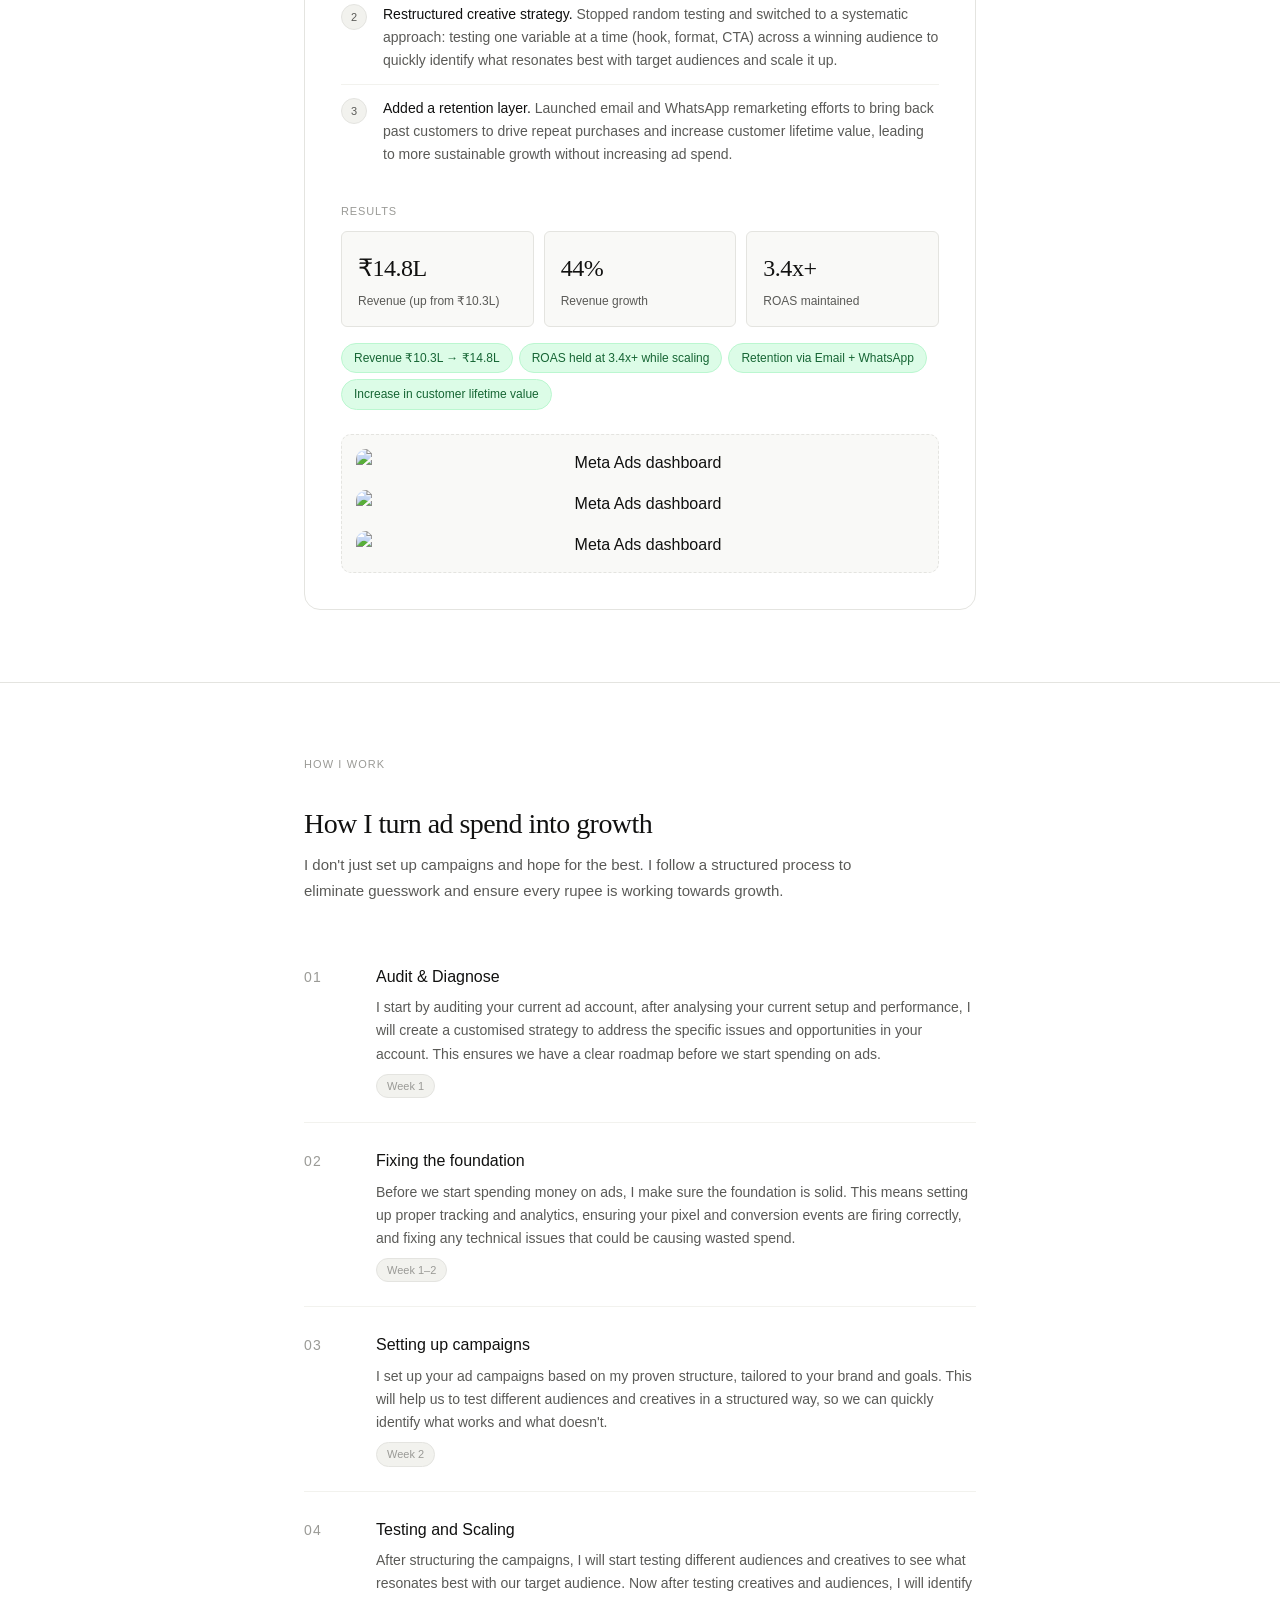
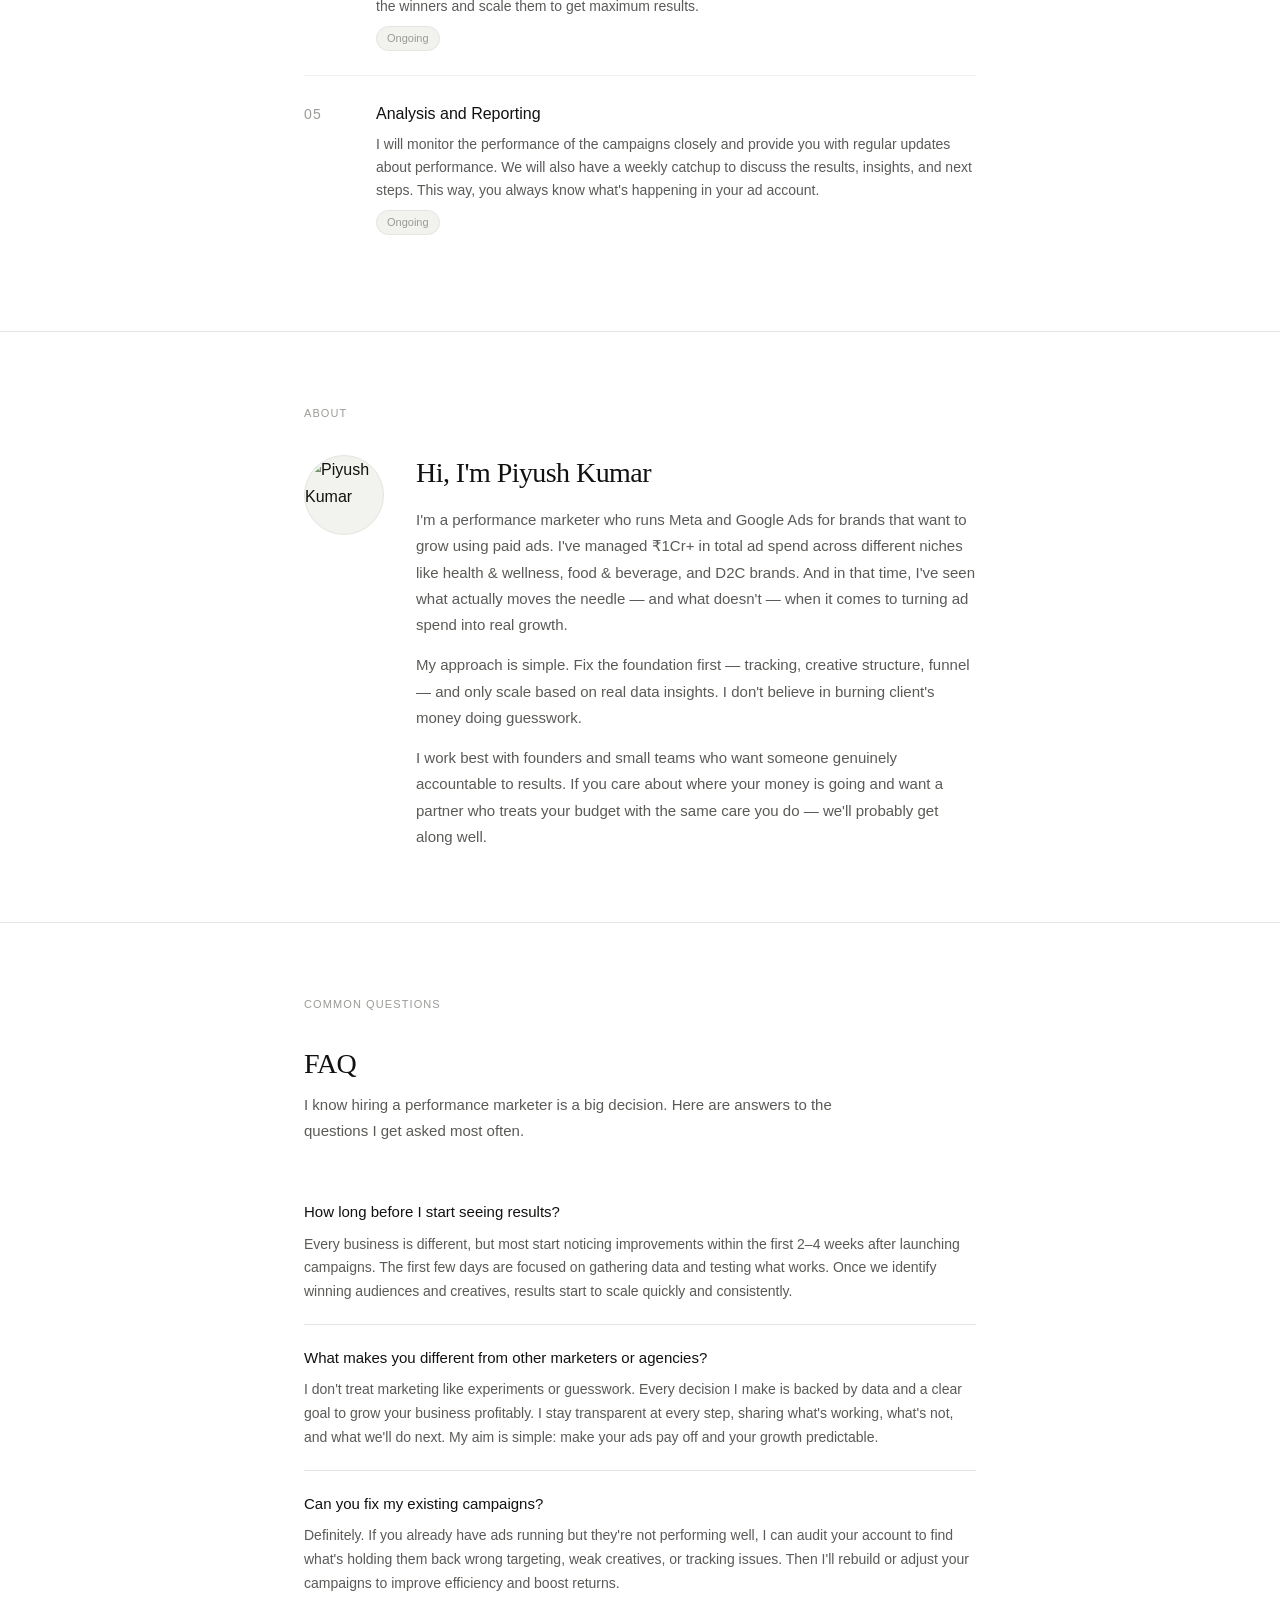
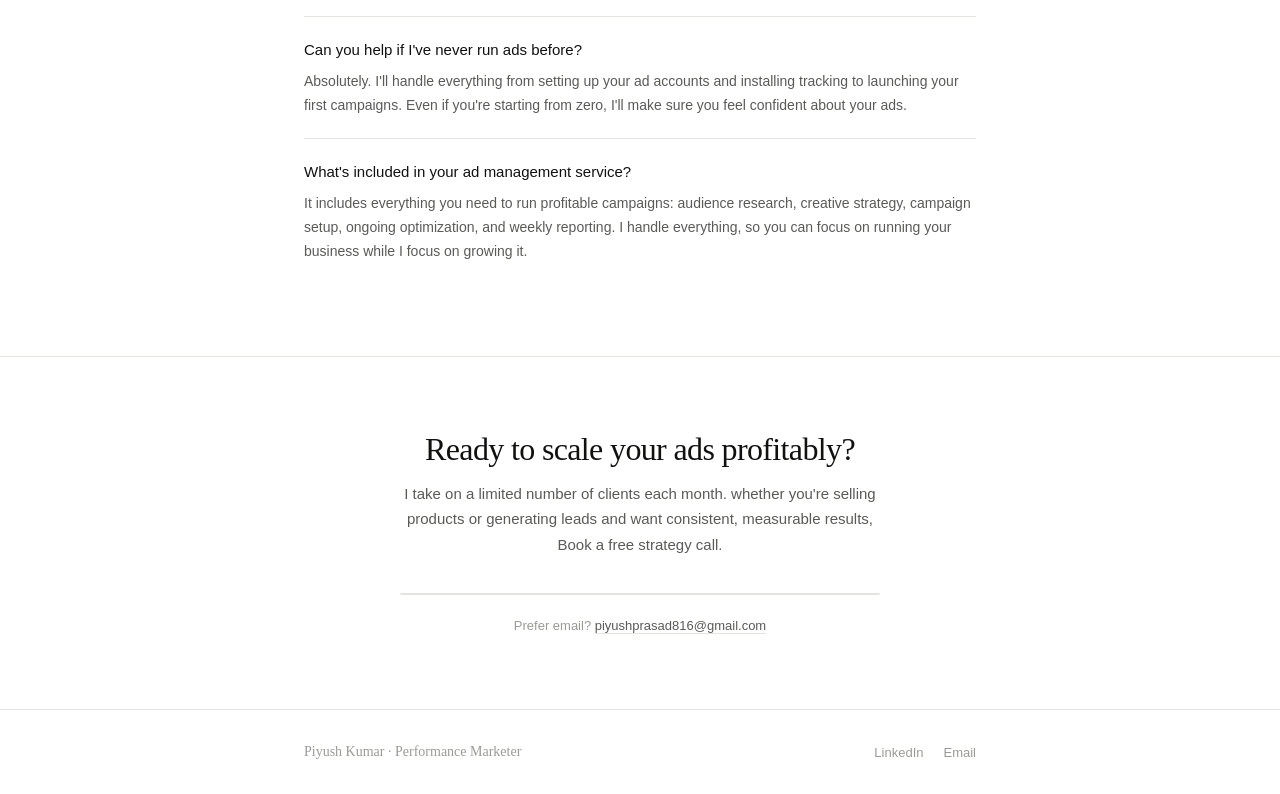
==== commit 495b864c: "case study section moved next to service" ====
--- a/index.html
+++ b/index.html
@@ -180,6 +180,196 @@
       </div>
     </section>
 
+    <!-- ── CASE STUDIES ── -->
+    <section id="work">
+      <div class="container">
+        <div class="section-label">Case studies</div>
+        <h2 class="section-title">Results I've delivered</h2>
+        <p class="section-sub">
+          In performance marketing, results are what matter most. Here are case
+          studies that show the kind of impact I’ve delivered for clients.
+        </p>
+
+        <!-- Case Study 1 -->
+        <div class="case-study">
+          <span class="case-tag case-tag-health">Health & Wellness </span>
+          <h3 class="case-title">
+            How I scaled a Health & Wellness brand's ad spend 2.4x while cutting
+            cost per lead by 26%
+          </h3>
+          <div class="case-meta">₹10.8L/mo ad spend · 6 months · Meta Ads</div>
+
+          <div class="case-section-label">The situation</div>
+          <div class="case-situation">
+            The brand was getting sales but at an unsustainable cost. existing
+            setup lacked proper creative testing structure, the ads were not
+            effectively reaching the right audiences, and the life of ads was
+            too short.
+          </div>
+
+          <div class="case-section-label">What I did</div>
+          <div class="case-steps">
+            <div class="case-step">
+              <div class="case-step-num">1</div>
+              <div class="case-step-text">
+                <strong>Built a structured creative testing system.</strong>
+                Set up a consistent testing process to iterate on high volumes
+                of creatives, so we could quickly identify what hooks, formats,
+                and messages resonated best with our target audiences and scale
+                them confidently.
+              </div>
+            </div>
+            <div class="case-step">
+              <div class="case-step-num">2</div>
+              <div class="case-step-text">
+                <strong>Improved lead quality through better messaging.</strong>
+                Refined ad copy and creative messaging to better align with the
+                target audience's pain points and current needs, which attracted
+                higher-quality leads that were more likely to convert
+                downstream.
+              </div>
+            </div>
+            <div class="case-step">
+              <div class="case-step-num">3</div>
+              <div class="case-step-text">
+                <strong>Extended the life of winning creatives.</strong> Instead
+                of constantly replacing ads, I kept iterating on what was
+                already working testing new hooks, formats, and messaging
+                variations to reduce ad fatigue and keep performance stable.
+              </div>
+            </div>
+          </div>
+
+          <div class="case-section-label">Results</div>
+          <div class="case-metrics">
+            <div class="case-metric">
+              <div class="case-metric-num">2.4x</div>
+              <div class="case-metric-label">Ad spend scaled</div>
+            </div>
+            <div class="case-metric">
+              <div class="case-metric-num">26%</div>
+              <div class="case-metric-label">CPL reduced</div>
+            </div>
+            <div class="case-metric">
+              <div class="case-metric-num">6 mo</div>
+              <div class="case-metric-label">Sustained results</div>
+            </div>
+          </div>
+          <div class="result-pills">
+            <span class="result-pill">Spend ₹4.5L → ₹10.8L/mo</span>
+            <span class="result-pill">CPL ₹1,900 → ₹1,400</span>
+            <span class="result-pill">Quality leads Improved</span>
+            <span class="result-pill"> Creative life extended </span>
+          </div>
+
+          <div class="ss-placeholder">
+            <img
+              src="/images/cs201.webp"
+              alt="Meta Ads dashboard"
+              style="width: 100%; border-radius: var(--radius-md)"
+            />
+            <img
+              src="/images/cs202.webp"
+              alt="Meta Ads dashboard"
+              style="width: 100%; border-radius: var(--radius-md)"
+            />
+          </div>
+        </div>
+
+        <!-- Case Study 2 -->
+        <div class="case-study">
+          <span class="case-tag case-tag-fnb">D2C Food & Beverage</span>
+          <h3 class="case-title">
+            How I grew a D2C food & beverage brand's revenue by 44% in under 3
+            months while maintaining 3.4+ ROAS
+          </h3>
+          <div class="case-meta">
+            ₹2.5L+/mo ad spend · 1-3 months · Meta & Google Ads
+          </div>
+
+          <div class="case-section-label">The situation</div>
+          <div class="case-situation">
+            The brand was running ads, but the account lacked structure. There
+            was no clear retargeting system, and creative testing was
+            inconsistent and unstructured.
+          </div>
+
+          <div class="case-section-label">What I did</div>
+          <div class="case-steps">
+            <div class="case-step">
+              <div class="case-step-num">1</div>
+              <div class="case-step-text">
+                <strong>Rebuilt the campaign structure.</strong> Instead of
+                mixing everything together, I split campaigns by funnel stage,
+                cold audiences, retargeting, and past customers, so each group
+                saw the right message at the right time, and we could optimize
+                them accordingly.
+              </div>
+            </div>
+            <div class="case-step">
+              <div class="case-step-num">2</div>
+              <div class="case-step-text">
+                <strong>Restructured creative strategy.</strong> Stopped random
+                testing and switched to a systematic approach: testing one
+                variable at a time (hook, format, CTA) across a winning audience
+                to quickly identify what resonates best with target audiences
+                and scale it up.
+              </div>
+            </div>
+            <div class="case-step">
+              <div class="case-step-num">3</div>
+              <div class="case-step-text">
+                <strong>Added a retention layer.</strong> Launched email and
+                WhatsApp remarketing efforts to bring back past customers to
+                drive repeat purchases and increase customer lifetime value,
+                leading to more sustainable growth without increasing ad spend.
+              </div>
+            </div>
+          </div>
+
+          <div class="case-section-label">Results</div>
+          <div class="case-metrics">
+            <div class="case-metric">
+              <div class="case-metric-num">₹14.8L</div>
+              <div class="case-metric-label">Revenue (up from ₹10.3L)</div>
+            </div>
+            <div class="case-metric">
+              <div class="case-metric-num">44%</div>
+              <div class="case-metric-label">Revenue growth</div>
+            </div>
+            <div class="case-metric">
+              <div class="case-metric-num">3.4x+</div>
+              <div class="case-metric-label">ROAS maintained</div>
+            </div>
+          </div>
+          <div class="result-pills">
+            <span class="result-pill">Revenue ₹10.3L → ₹14.8L</span>
+            <span class="result-pill">ROAS held at 3.4x+ while scaling</span>
+            <span class="result-pill">Retention via Email + WhatsApp</span>
+            <span class="result-pill">Increase in customer lifetime value</span>
+          </div>
+
+          <div class="ss-placeholder">
+            <img
+              src="/images/cs101.webp"
+              alt="Meta Ads dashboard"
+              style="width: 100%; border-radius: var(--radius-md)"
+            />
+            <img
+              src="/images/cs102.webp"
+              alt="Meta Ads dashboard"
+              style="width: 100%; border-radius: var(--radius-md)"
+            />
+            <img
+              src="/images/cs103.webp"
+              alt="Meta Ads dashboard"
+              style="width: 100%; border-radius: var(--radius-md)"
+            />
+          </div>
+        </div>
+      </div>
+    </section>
+
     <!-- ── HOW I WORK ── -->
     <section id="process">
       <div class="container">
@@ -258,196 +448,6 @@
               </div>
               <span class="process-week">Ongoing</span>
             </div>
-          </div>
-        </div>
-      </div>
-    </section>
-
-    <!-- ── CASE STUDIES ── -->
-    <section id="work">
-      <div class="container">
-        <div class="section-label">Case studies</div>
-        <h2 class="section-title">Results I've delivered</h2>
-        <p class="section-sub">
-          In performance marketing, results are what matter most. Here are case
-          studies that show the kind of impact I’ve delivered for clients.
-        </p>
-
-        <!-- Case Study 1 -->
-        <div class="case-study">
-          <span class="case-tag case-tag-health">Health & Wellness </span>
-          <h3 class="case-title">
-            How I scaled a Health & Wellness brand's ad spend 2.4x while cutting
-            cost per lead by 26%
-          </h3>
-          <div class="case-meta">₹10.8L/mo ad spend · 6 months · Meta Ads</div>
-
-          <div class="case-section-label">The situation</div>
-          <div class="case-situation">
-            The brand was getting sales but at an unsustainable cost. existing
-            setup lacked proper creative testing structure, the ads were not
-            effectively reaching the right audiences, and the life of ads was
-            too short.
-          </div>
-
-          <div class="case-section-label">What I did</div>
-          <div class="case-steps">
-            <div class="case-step">
-              <div class="case-step-num">1</div>
-              <div class="case-step-text">
-                <strong>Built a structured creative testing system.</strong>
-                Set up a consistent testing process to iterate on high volumes
-                of creatives, so we could quickly identify what hooks, formats,
-                and messages resonated best with our target audiences and scale
-                them confidently.
-              </div>
-            </div>
-            <div class="case-step">
-              <div class="case-step-num">2</div>
-              <div class="case-step-text">
-                <strong>Improved lead quality through better messaging.</strong>
-                Refined ad copy and creative messaging to better align with the
-                target audience's pain points and current needs, which attracted
-                higher-quality leads that were more likely to convert
-                downstream.
-              </div>
-            </div>
-            <div class="case-step">
-              <div class="case-step-num">3</div>
-              <div class="case-step-text">
-                <strong>Extended the life of winning creatives.</strong> Instead
-                of constantly replacing ads, I kept iterating on what was
-                already working testing new hooks, formats, and messaging
-                variations to reduce ad fatigue and keep performance stable.
-              </div>
-            </div>
-          </div>
-
-          <div class="case-section-label">Results</div>
-          <div class="case-metrics">
-            <div class="case-metric">
-              <div class="case-metric-num">2.4x</div>
-              <div class="case-metric-label">Ad spend scaled</div>
-            </div>
-            <div class="case-metric">
-              <div class="case-metric-num">26%</div>
-              <div class="case-metric-label">CPL reduced</div>
-            </div>
-            <div class="case-metric">
-              <div class="case-metric-num">6 mo</div>
-              <div class="case-metric-label">Sustained results</div>
-            </div>
-          </div>
-          <div class="result-pills">
-            <span class="result-pill">Spend ₹4.5L → ₹10.8L/mo</span>
-            <span class="result-pill">CPL ₹1,900 → ₹1,400</span>
-            <span class="result-pill">Quality leads Improved</span>
-            <span class="result-pill"> Creative life extended </span>
-          </div>
-
-          <div class="ss-placeholder">
-            <img
-              src="/images/cs201.webp"
-              alt="Meta Ads dashboard"
-              style="width: 100%; border-radius: var(--radius-md)"
-            />
-            <img
-              src="/images/cs202.webp"
-              alt="Meta Ads dashboard"
-              style="width: 100%; border-radius: var(--radius-md)"
-            />
-          </div>
-        </div>
-
-        <!-- Case Study 2 -->
-        <div class="case-study">
-          <span class="case-tag case-tag-fnb">D2C Food & Beverage</span>
-          <h3 class="case-title">
-            How I grew a D2C food & beverage brand's revenue by 44% in under 3
-            months while maintaining 3.4+ ROAS
-          </h3>
-          <div class="case-meta">
-            ₹2.5L+/mo ad spend · 1-3 months · Meta & Google Ads
-          </div>
-
-          <div class="case-section-label">The situation</div>
-          <div class="case-situation">
-            The brand was running ads, but the account lacked structure. There
-            was no clear retargeting system, and creative testing was
-            inconsistent and unstructured.
-          </div>
-
-          <div class="case-section-label">What I did</div>
-          <div class="case-steps">
-            <div class="case-step">
-              <div class="case-step-num">1</div>
-              <div class="case-step-text">
-                <strong>Rebuilt the campaign structure.</strong> Instead of
-                mixing everything together, I split campaigns by funnel stage,
-                cold audiences, retargeting, and past customers, so each group
-                saw the right message at the right time, and we could optimize
-                them accordingly.
-              </div>
-            </div>
-            <div class="case-step">
-              <div class="case-step-num">2</div>
-              <div class="case-step-text">
-                <strong>Restructured creative strategy.</strong> Stopped random
-                testing and switched to a systematic approach: testing one
-                variable at a time (hook, format, CTA) across a winning audience
-                to quickly identify what resonates best with target audiences
-                and scale it up.
-              </div>
-            </div>
-            <div class="case-step">
-              <div class="case-step-num">3</div>
-              <div class="case-step-text">
-                <strong>Added a retention layer.</strong> Launched email and
-                WhatsApp remarketing efforts to bring back past customers to
-                drive repeat purchases and increase customer lifetime value,
-                leading to more sustainable growth without increasing ad spend.
-              </div>
-            </div>
-          </div>
-
-          <div class="case-section-label">Results</div>
-          <div class="case-metrics">
-            <div class="case-metric">
-              <div class="case-metric-num">₹14.8L</div>
-              <div class="case-metric-label">Revenue (up from ₹10.3L)</div>
-            </div>
-            <div class="case-metric">
-              <div class="case-metric-num">44%</div>
-              <div class="case-metric-label">Revenue growth</div>
-            </div>
-            <div class="case-metric">
-              <div class="case-metric-num">3.4x+</div>
-              <div class="case-metric-label">ROAS maintained</div>
-            </div>
-          </div>
-          <div class="result-pills">
-            <span class="result-pill">Revenue ₹10.3L → ₹14.8L</span>
-            <span class="result-pill">ROAS held at 3.4x+ while scaling</span>
-            <span class="result-pill">Retention via Email + WhatsApp</span>
-            <span class="result-pill">Increase in customer lifetime value</span>
-          </div>
-
-          <div class="ss-placeholder">
-            <img
-              src="/images/cs101.webp"
-              alt="Meta Ads dashboard"
-              style="width: 100%; border-radius: var(--radius-md)"
-            />
-            <img
-              src="/images/cs102.webp"
-              alt="Meta Ads dashboard"
-              style="width: 100%; border-radius: var(--radius-md)"
-            />
-            <img
-              src="/images/cs103.webp"
-              alt="Meta Ads dashboard"
-              style="width: 100%; border-radius: var(--radius-md)"
-            />
           </div>
         </div>
       </div>
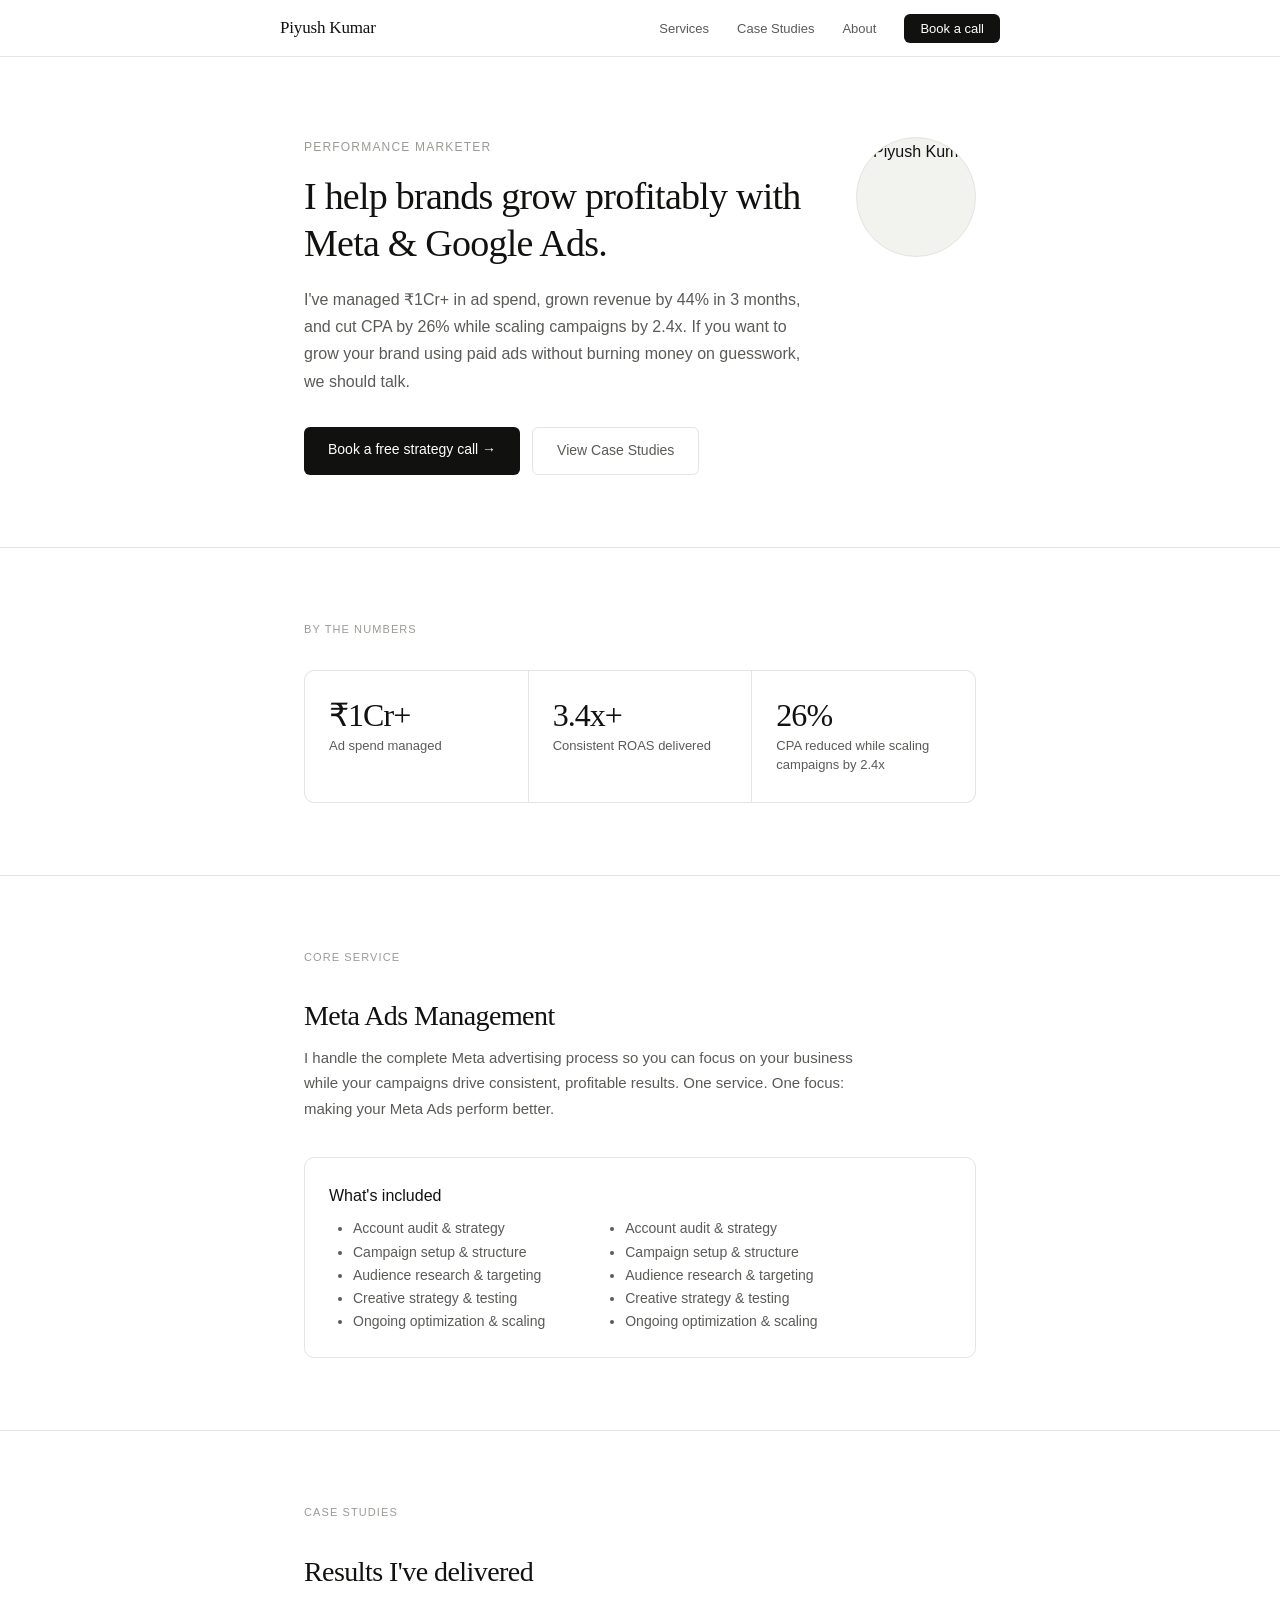
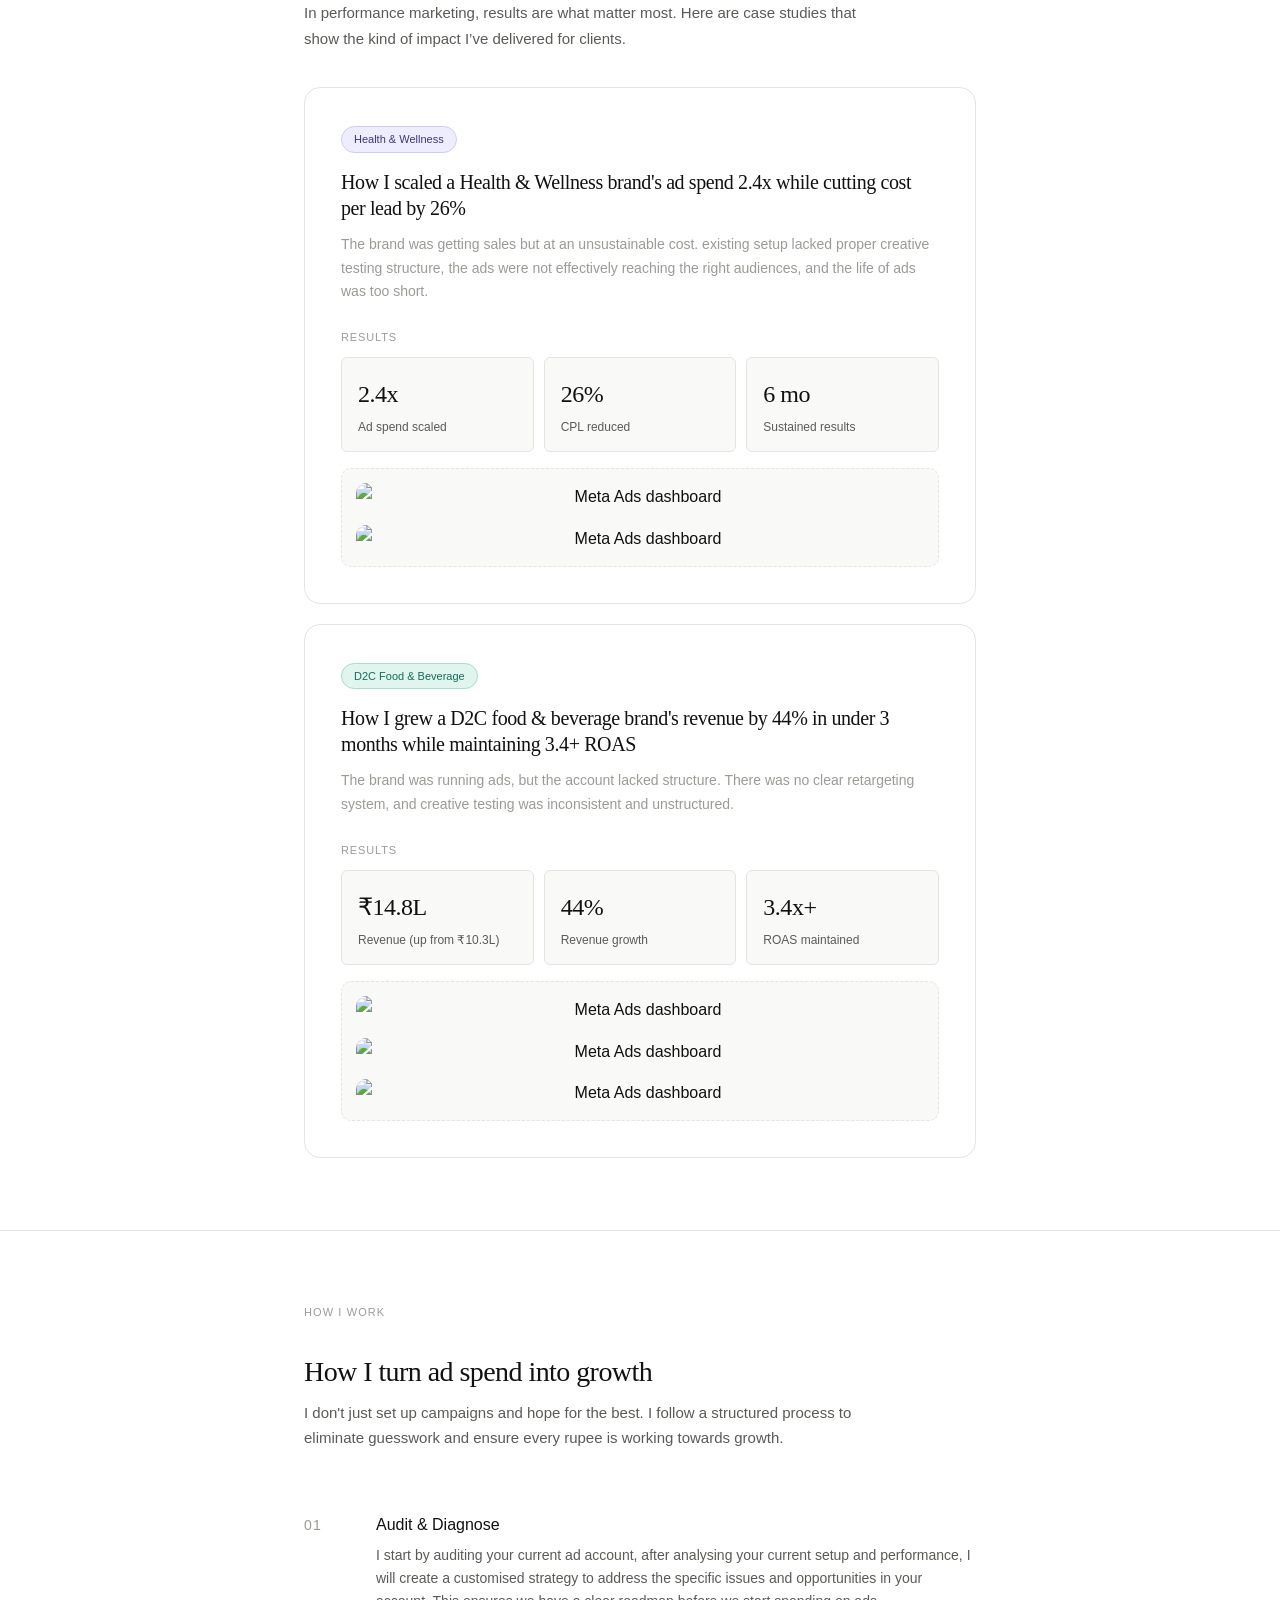
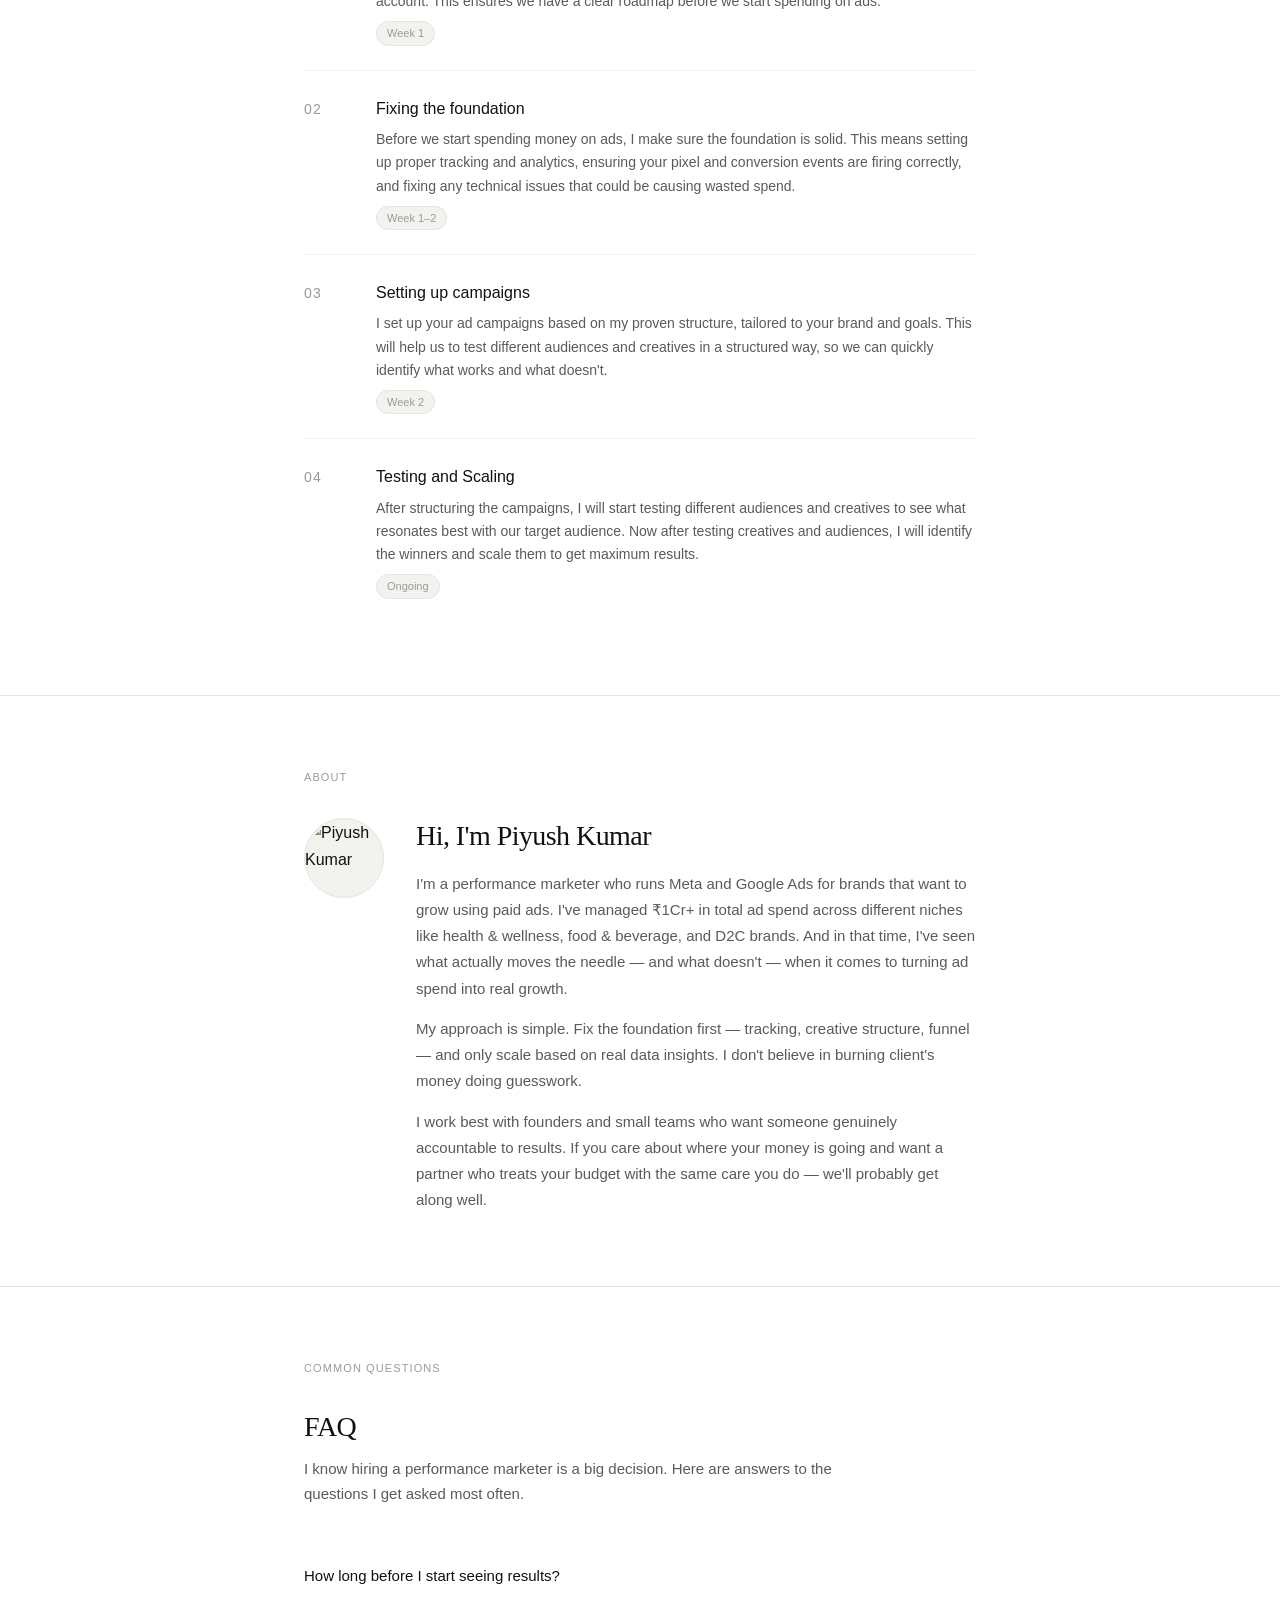
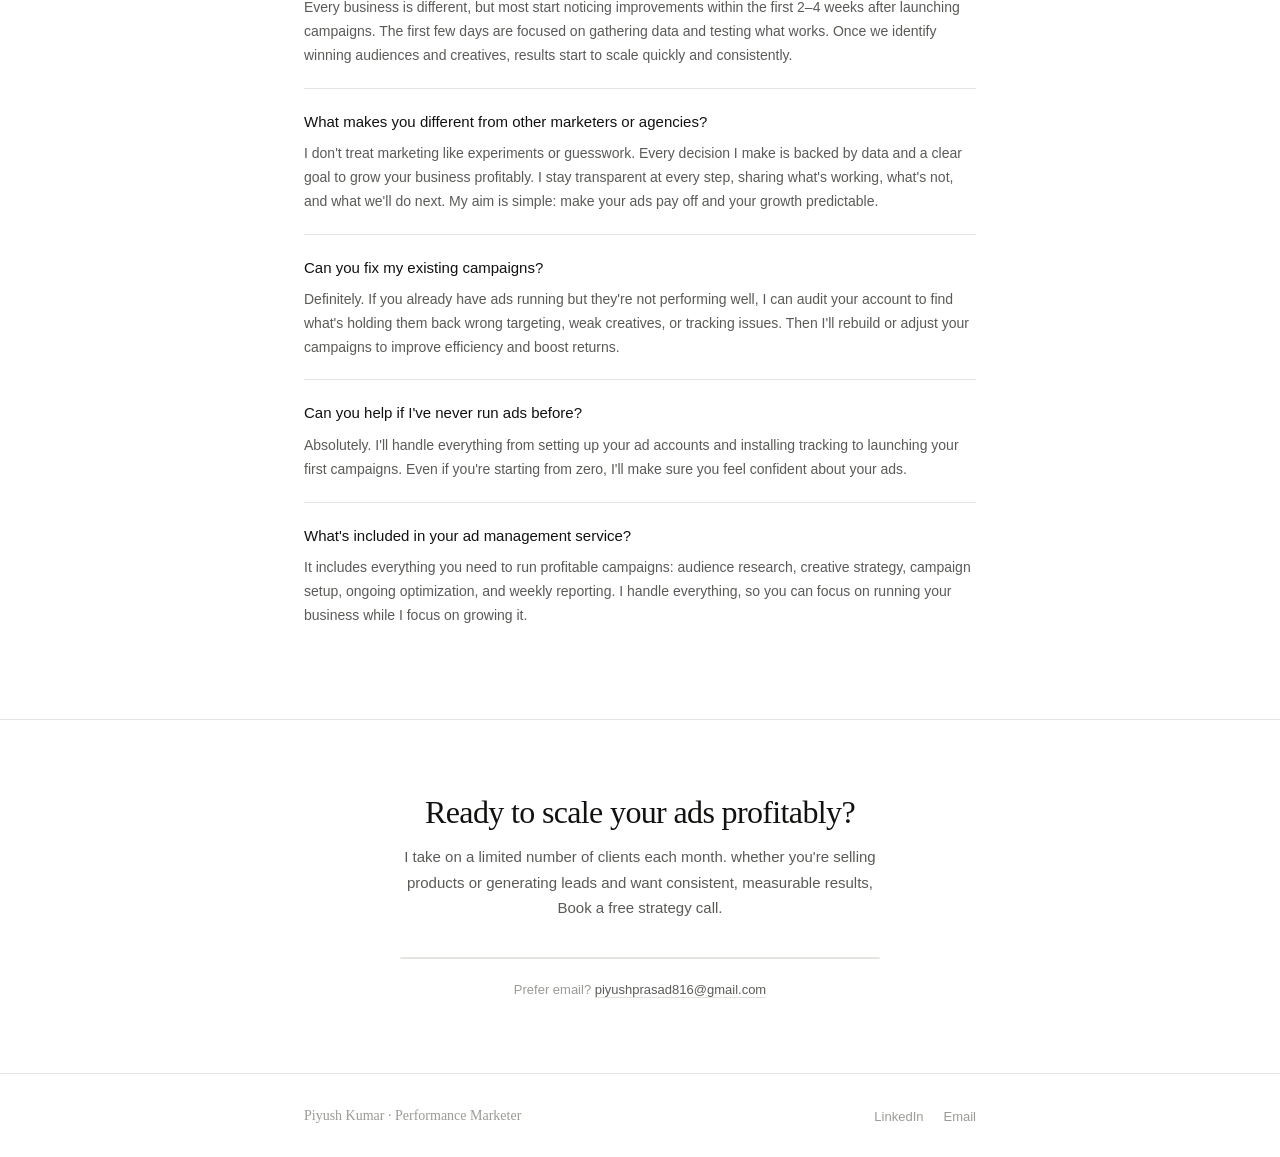
==== commit 26dbddae: "updated case study section, renamed nav "work" to case study" ====
--- a/index.html
+++ b/index.html
@@ -88,7 +88,7 @@
         <a href="/" class="nav-logo">Piyush Kumar</a>
         <ul class="nav-links">
           <li><a href="#services">Services</a></li>
-          <li><a href="#work">Work</a></li>
+          <li><a href="#case-studies">Case Studies</a></li>
           <li><a href="#about">About</a></li>
           <li><a href="#contact" class="nav-cta">Book a call</a></li>
         </ul>
@@ -114,7 +114,9 @@
               <a href="#contact" class="btn-primary"
                 >Book a free strategy call →</a
               >
-              <a href="#work" class="btn-secondary">See my work</a>
+              <a href="#case-studies" class="btn-secondary"
+                >View Case Studies</a
+              >
             </div>
           </div>
           <div class="hero-photo">
@@ -181,7 +183,7 @@
     </section>
 
     <!-- ── CASE STUDIES ── -->
-    <section id="work">
+    <section id="case-studies">
       <div class="container">
         <div class="section-label">Case studies</div>
         <h2 class="section-title">Results I've delivered</h2>
@@ -197,47 +199,11 @@
             How I scaled a Health & Wellness brand's ad spend 2.4x while cutting
             cost per lead by 26%
           </h3>
-          <div class="case-meta">₹10.8L/mo ad spend · 6 months · Meta Ads</div>
-
-          <div class="case-section-label">The situation</div>
-          <div class="case-situation">
+          <div class="case-meta">
             The brand was getting sales but at an unsustainable cost. existing
             setup lacked proper creative testing structure, the ads were not
             effectively reaching the right audiences, and the life of ads was
             too short.
-          </div>
-
-          <div class="case-section-label">What I did</div>
-          <div class="case-steps">
-            <div class="case-step">
-              <div class="case-step-num">1</div>
-              <div class="case-step-text">
-                <strong>Built a structured creative testing system.</strong>
-                Set up a consistent testing process to iterate on high volumes
-                of creatives, so we could quickly identify what hooks, formats,
-                and messages resonated best with our target audiences and scale
-                them confidently.
-              </div>
-            </div>
-            <div class="case-step">
-              <div class="case-step-num">2</div>
-              <div class="case-step-text">
-                <strong>Improved lead quality through better messaging.</strong>
-                Refined ad copy and creative messaging to better align with the
-                target audience's pain points and current needs, which attracted
-                higher-quality leads that were more likely to convert
-                downstream.
-              </div>
-            </div>
-            <div class="case-step">
-              <div class="case-step-num">3</div>
-              <div class="case-step-text">
-                <strong>Extended the life of winning creatives.</strong> Instead
-                of constantly replacing ads, I kept iterating on what was
-                already working testing new hooks, formats, and messaging
-                variations to reduce ad fatigue and keep performance stable.
-              </div>
-            </div>
           </div>
 
           <div class="case-section-label">Results</div>
@@ -254,12 +220,6 @@
               <div class="case-metric-num">6 mo</div>
               <div class="case-metric-label">Sustained results</div>
             </div>
-          </div>
-          <div class="result-pills">
-            <span class="result-pill">Spend ₹4.5L → ₹10.8L/mo</span>
-            <span class="result-pill">CPL ₹1,900 → ₹1,400</span>
-            <span class="result-pill">Quality leads Improved</span>
-            <span class="result-pill"> Creative life extended </span>
           </div>
 
           <div class="ss-placeholder">
@@ -284,47 +244,9 @@
             months while maintaining 3.4+ ROAS
           </h3>
           <div class="case-meta">
-            ₹2.5L+/mo ad spend · 1-3 months · Meta & Google Ads
-          </div>
-
-          <div class="case-section-label">The situation</div>
-          <div class="case-situation">
             The brand was running ads, but the account lacked structure. There
             was no clear retargeting system, and creative testing was
             inconsistent and unstructured.
-          </div>
-
-          <div class="case-section-label">What I did</div>
-          <div class="case-steps">
-            <div class="case-step">
-              <div class="case-step-num">1</div>
-              <div class="case-step-text">
-                <strong>Rebuilt the campaign structure.</strong> Instead of
-                mixing everything together, I split campaigns by funnel stage,
-                cold audiences, retargeting, and past customers, so each group
-                saw the right message at the right time, and we could optimize
-                them accordingly.
-              </div>
-            </div>
-            <div class="case-step">
-              <div class="case-step-num">2</div>
-              <div class="case-step-text">
-                <strong>Restructured creative strategy.</strong> Stopped random
-                testing and switched to a systematic approach: testing one
-                variable at a time (hook, format, CTA) across a winning audience
-                to quickly identify what resonates best with target audiences
-                and scale it up.
-              </div>
-            </div>
-            <div class="case-step">
-              <div class="case-step-num">3</div>
-              <div class="case-step-text">
-                <strong>Added a retention layer.</strong> Launched email and
-                WhatsApp remarketing efforts to bring back past customers to
-                drive repeat purchases and increase customer lifetime value,
-                leading to more sustainable growth without increasing ad spend.
-              </div>
-            </div>
           </div>
 
           <div class="case-section-label">Results</div>
@@ -341,12 +263,6 @@
               <div class="case-metric-num">3.4x+</div>
               <div class="case-metric-label">ROAS maintained</div>
             </div>
-          </div>
-          <div class="result-pills">
-            <span class="result-pill">Revenue ₹10.3L → ₹14.8L</span>
-            <span class="result-pill">ROAS held at 3.4x+ while scaling</span>
-            <span class="result-pill">Retention via Email + WhatsApp</span>
-            <span class="result-pill">Increase in customer lifetime value</span>
           </div>
 
           <div class="ss-placeholder">
@@ -431,20 +347,6 @@
                 audiences and creatives to see what resonates best with our
                 target audience. Now after testing creatives and audiences, I
                 will identify the winners and scale them to get maximum results.
-              </div>
-              <span class="process-week">Ongoing</span>
-            </div>
-          </div>
-          <div class="process-item">
-            <div class="process-num">05</div>
-            <div class="process-body">
-              <div class="process-title">Analysis and Reporting</div>
-              <div class="process-desc">
-                I will monitor the performance of the campaigns closely and
-                provide you with regular updates about performance. We will also
-                have a weekly catchup to discuss the results, insights, and next
-                steps. This way, you always know what's happening in your ad
-                account.
               </div>
               <span class="process-week">Ongoing</span>
             </div>
--- a/styles.css
+++ b/styles.css
@@ -421,11 +421,11 @@
   letter-spacing: -0.02em;
   color: var(--black);
   line-height: 1.3;
-  margin-bottom: 6px;
+  margin-bottom: 12px;
 }
 
 .case-meta {
-  font-size: 13px;
+  font-size: 14px;
   color: var(--gray-400);
   margin-bottom: 24px;
 }
@@ -437,61 +437,6 @@
   letter-spacing: 0.08em;
   color: var(--gray-400);
   margin-bottom: 10px;
-}
-
-.case-situation {
-  font-size: 14px;
-  color: var(--gray-600);
-  line-height: 1.7;
-  padding: 16px;
-  background: var(--gray-50);
-  border-radius: var(--radius-sm);
-  border-left: 3px solid var(--gray-200);
-  margin-bottom: 24px;
-  font-style: italic;
-}
-
-.case-steps {
-  margin-bottom: 24px;
-}
-
-.case-step {
-  display: flex;
-  gap: 16px;
-  padding: 12px 0;
-  border-bottom: 1px solid var(--gray-100);
-  align-items: flex-start;
-}
-
-.case-step:last-child {
-  border-bottom: none;
-}
-
-.case-step-num {
-  width: 26px;
-  height: 26px;
-  border-radius: 50%;
-  background: var(--gray-100);
-  border: 1px solid var(--gray-200);
-  display: flex;
-  align-items: center;
-  justify-content: center;
-  font-size: 11px;
-  font-weight: 500;
-  color: var(--gray-600);
-  flex-shrink: 0;
-  margin-top: 1px;
-}
-
-.case-step-text {
-  font-size: 14px;
-  color: var(--gray-600);
-  line-height: 1.65;
-}
-
-.case-step-text strong {
-  color: var(--black);
-  font-weight: 500;
 }
 
 .case-metrics {
@@ -521,23 +466,6 @@
   font-size: 12px;
   color: var(--gray-600);
   line-height: 1.4;
-}
-
-.result-pills {
-  display: flex;
-  flex-wrap: wrap;
-  gap: 6px;
-  margin-bottom: 24px;
-}
-
-.result-pill {
-  display: inline-block;
-  font-size: 12px;
-  padding: 4px 12px;
-  border-radius: 20px;
-  background: var(--green-bg);
-  color: var(--green);
-  border: 1px solid #bbf7d0;
 }
 
 .ss-placeholder {
@@ -807,4 +735,7 @@
   .service-checklist {
     gap: 0px;
   }
-}
+  .case-metric:last-child {
+    grid-column: span 2;
+  }
+}
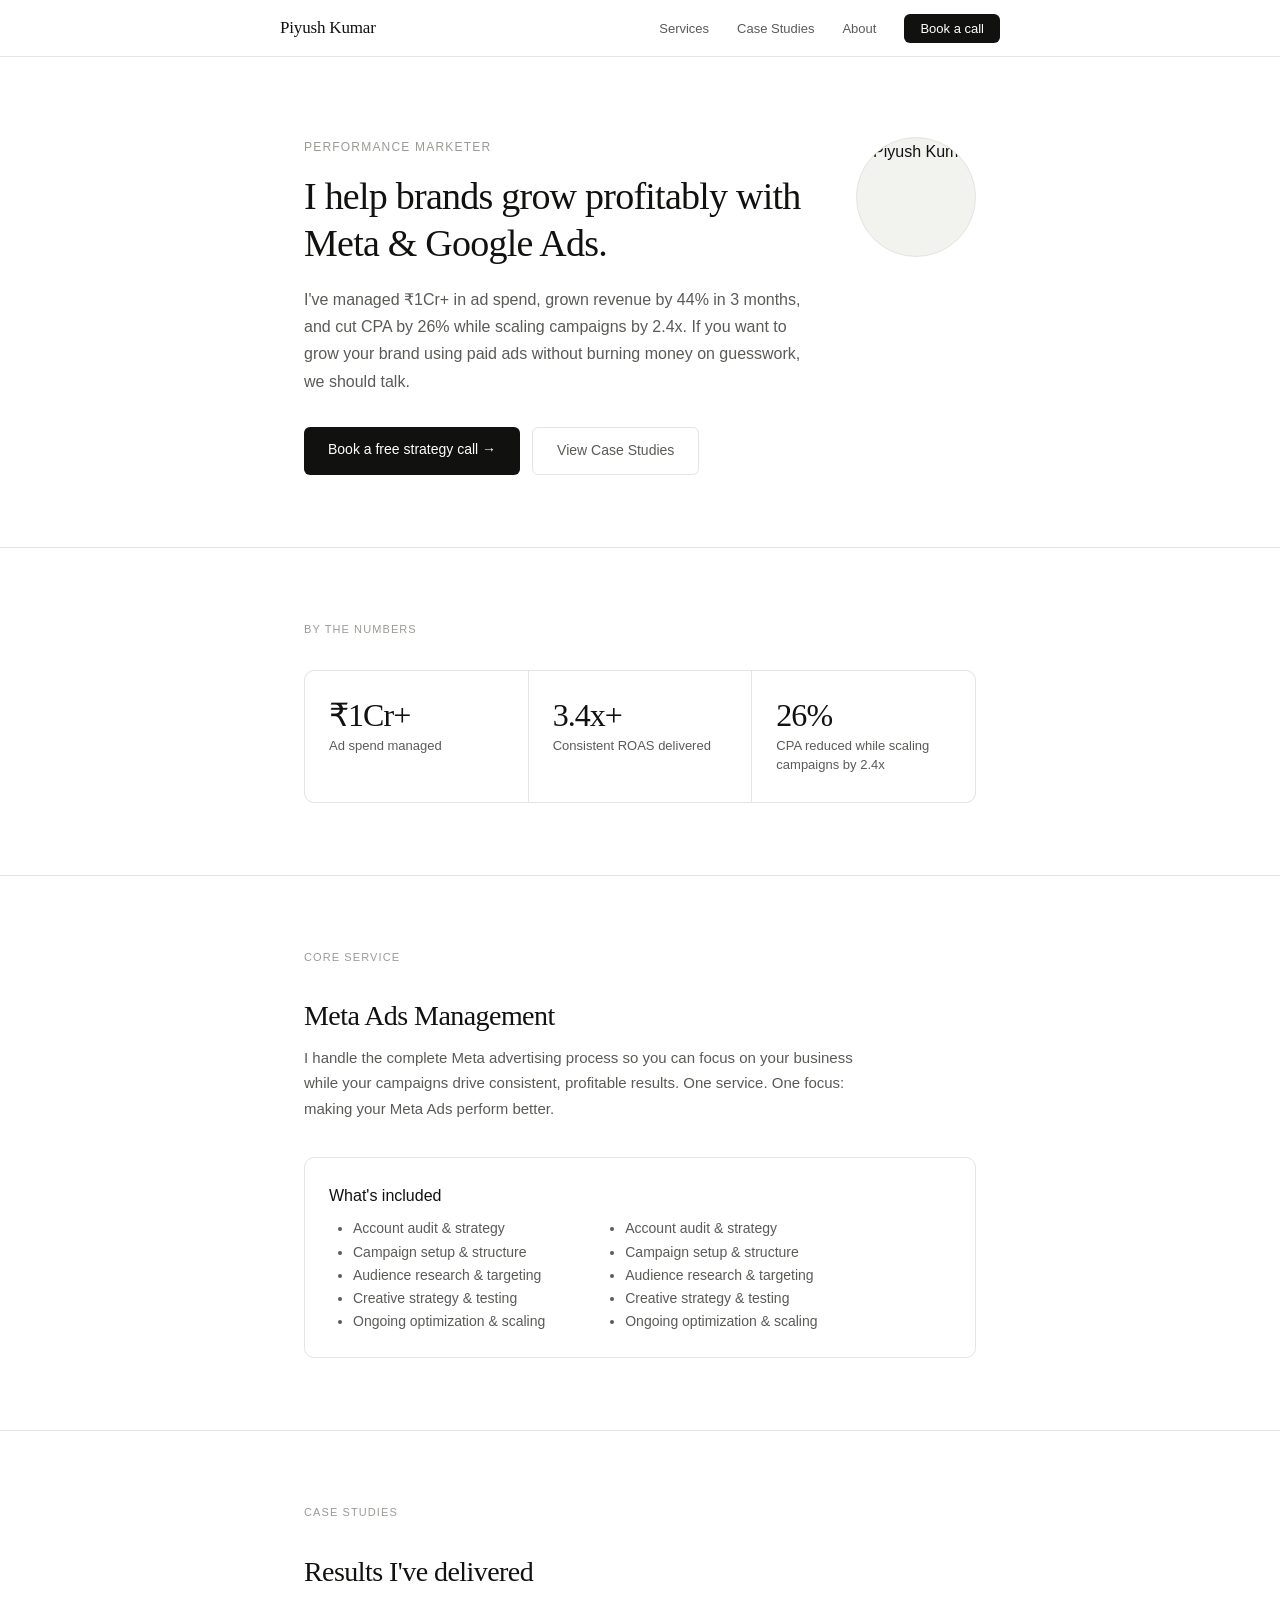
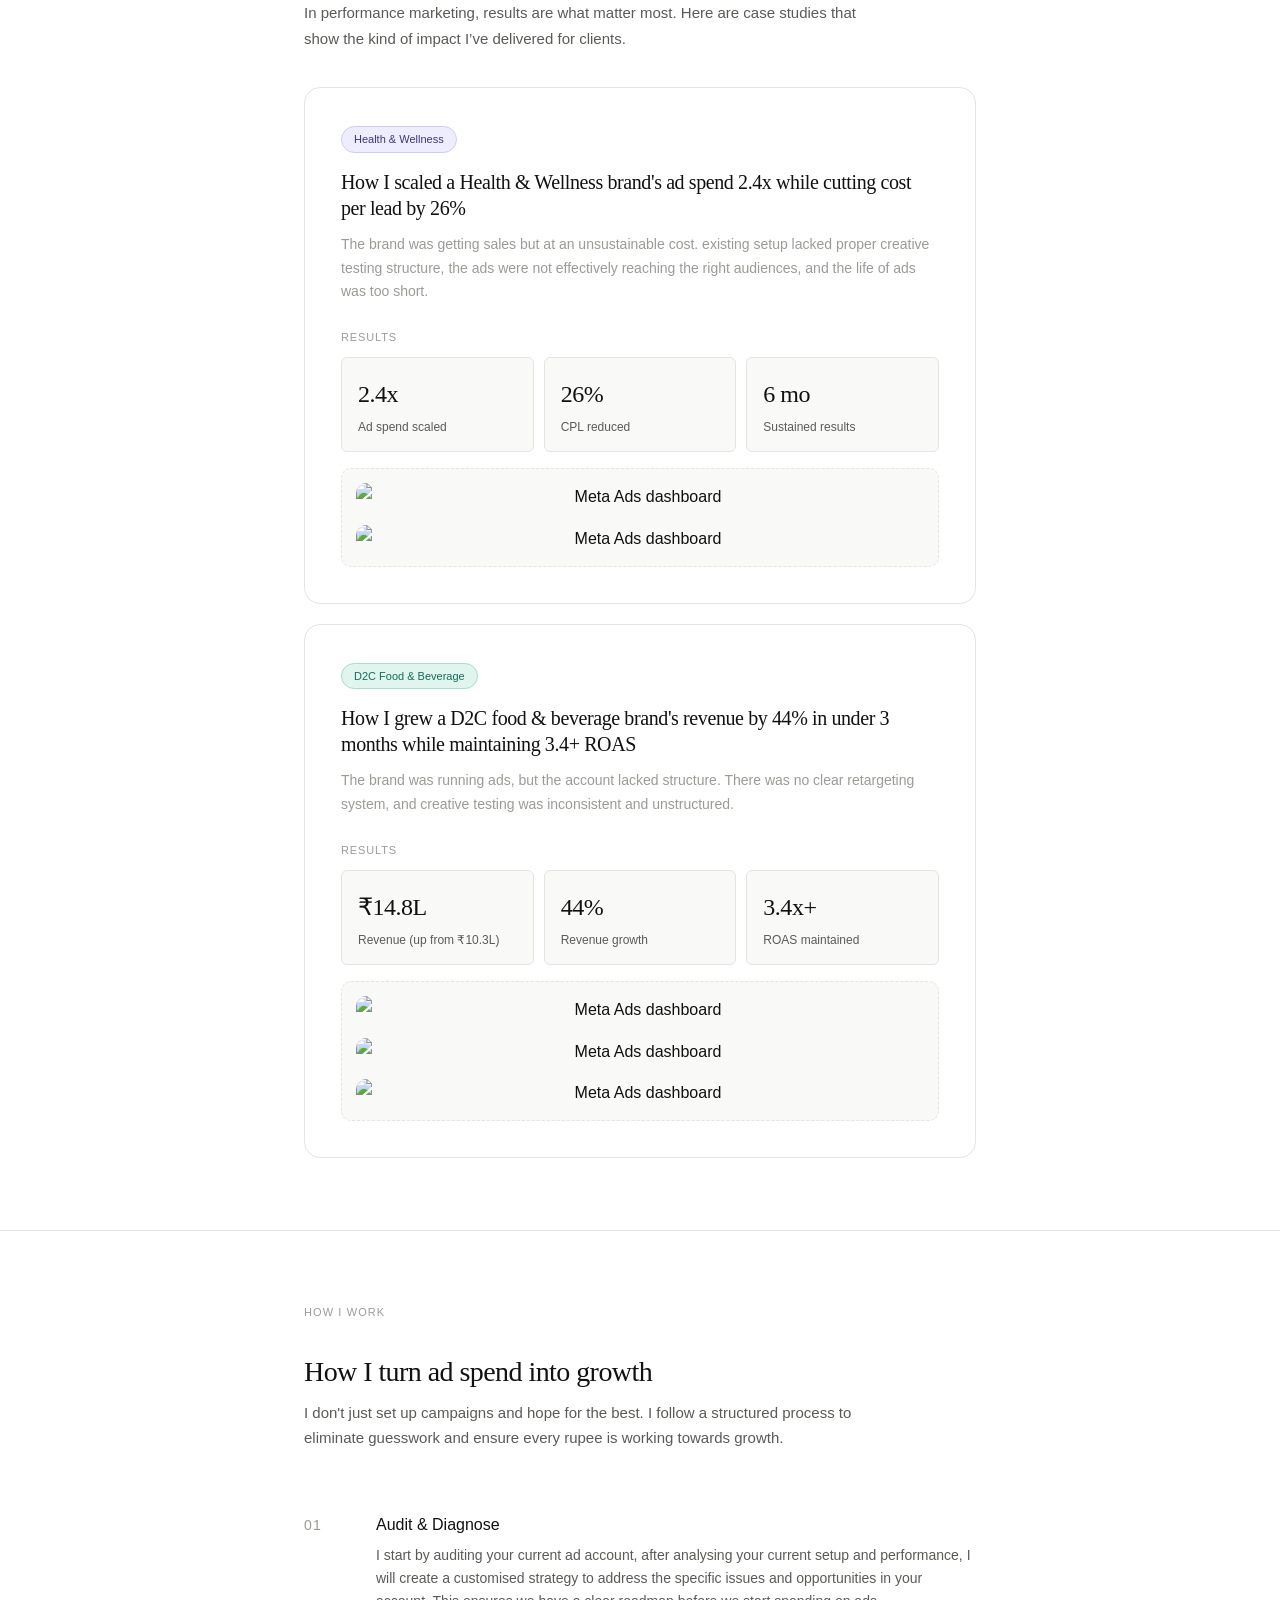
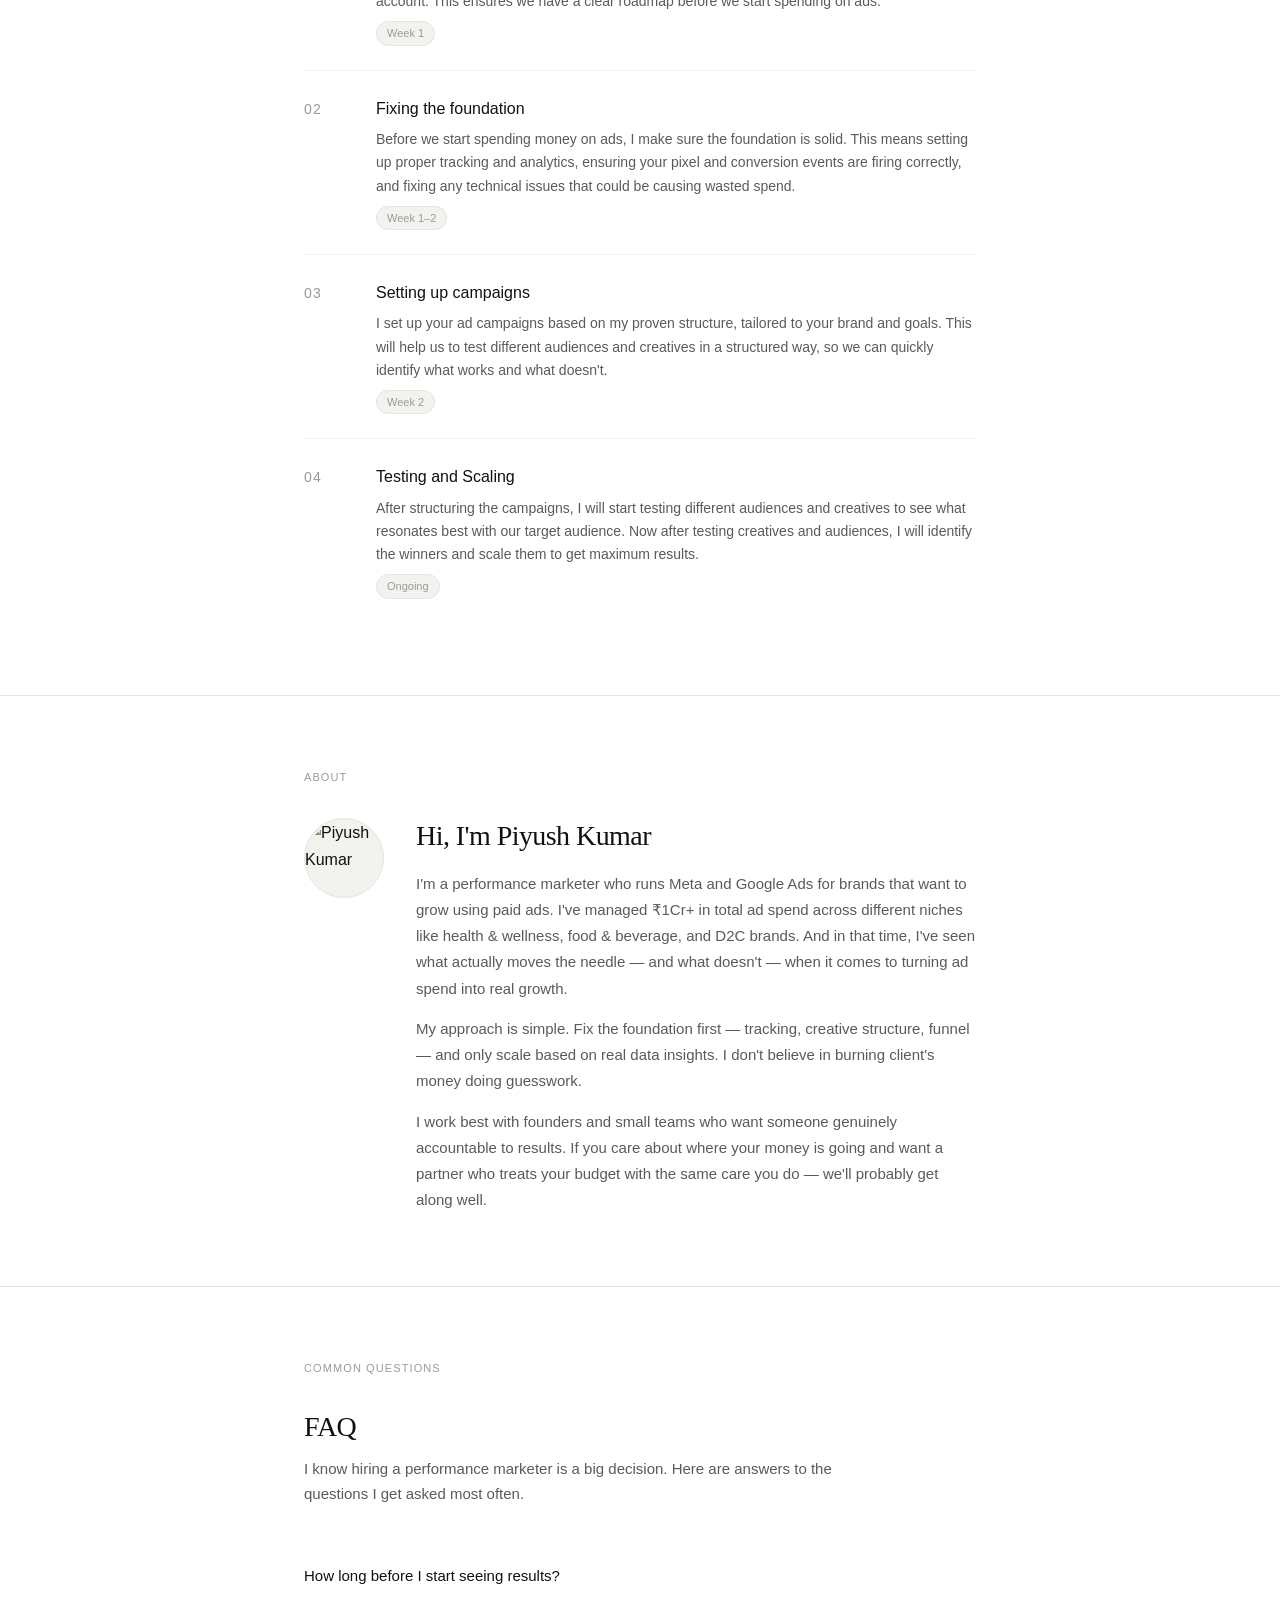
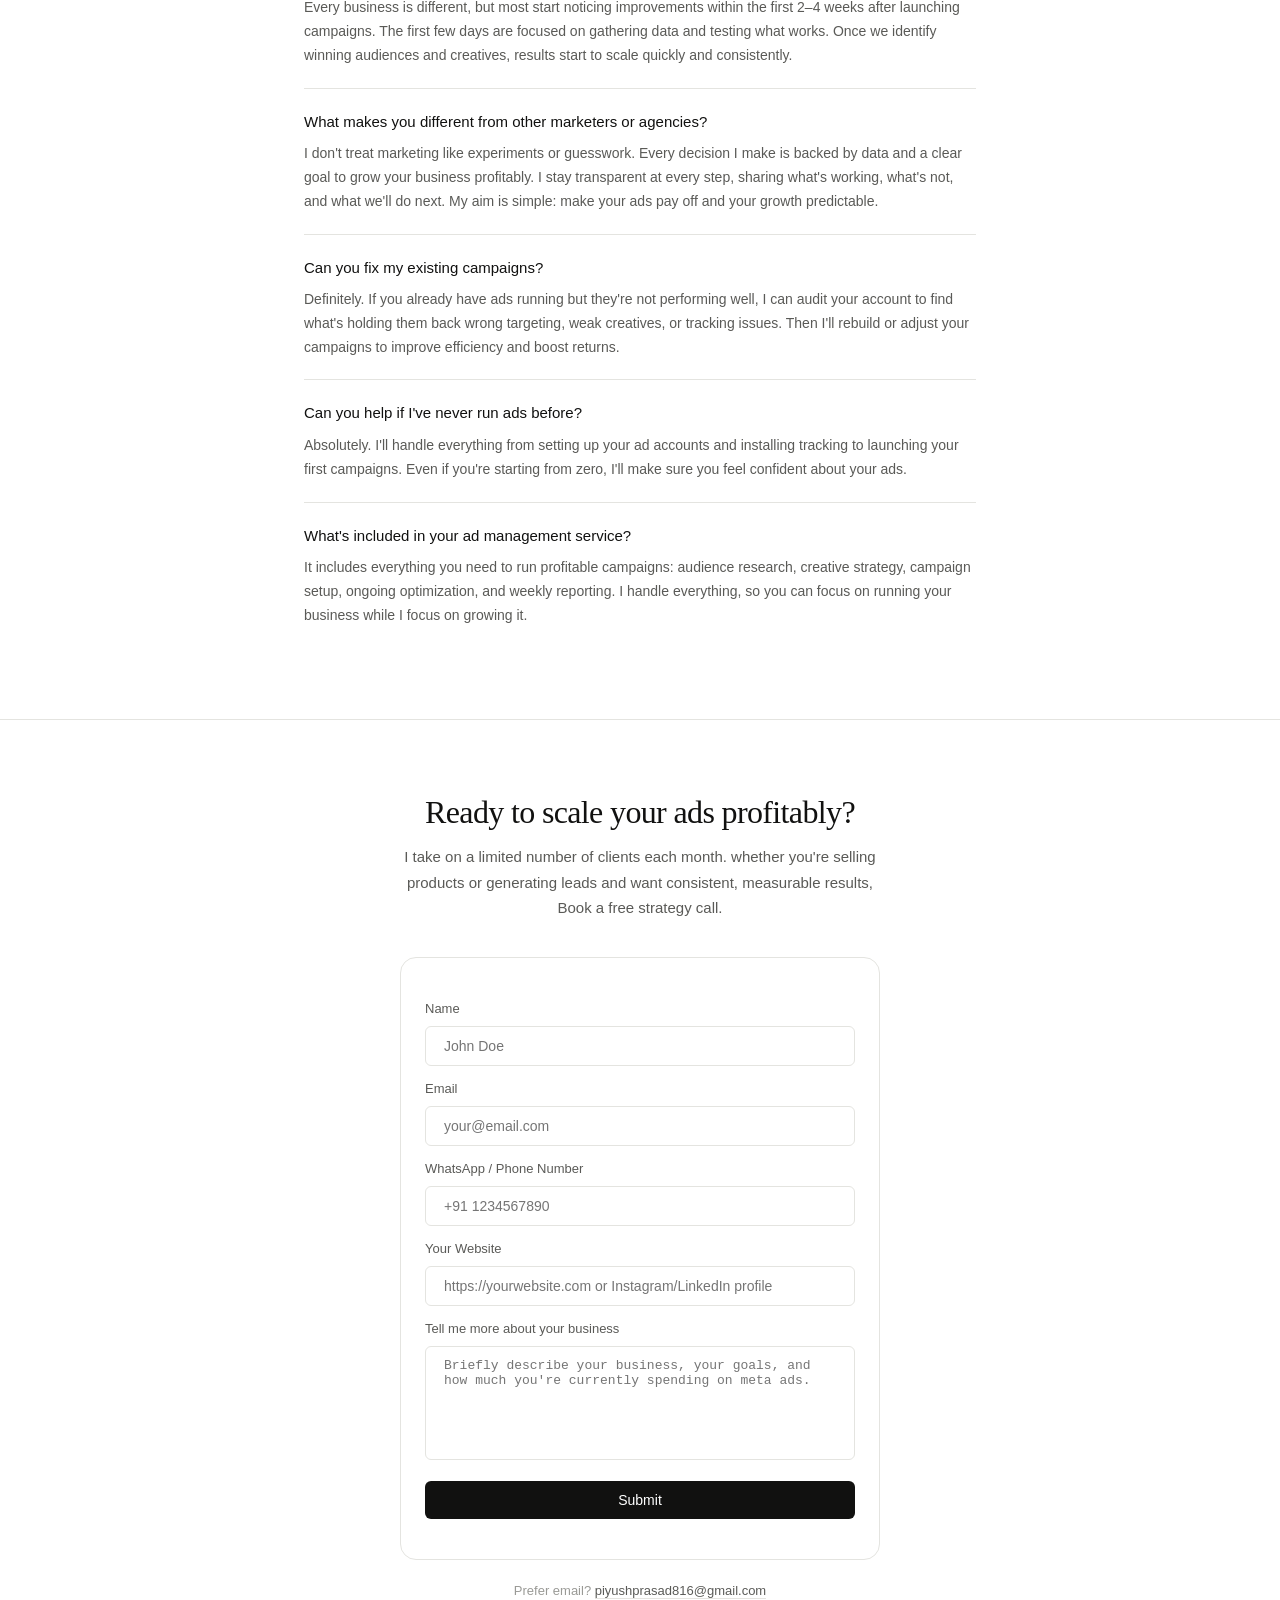
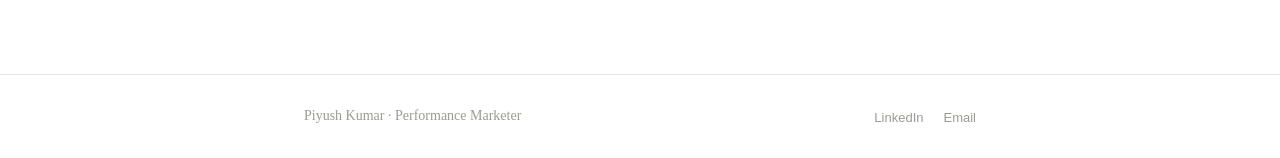
==== commit 8c486aaa: "added lead form in cta" ====
--- a/index.html
+++ b/index.html
@@ -469,70 +469,81 @@
             results, Book a free strategy call.
           </p>
 
-          <!-- Cal inline embed code begins -->
-          <div
-            style="
-              background-color: var(--gray-50);
-              border: 1px solid var(--gray-200);
-              border-radius: var(--radius-lg);
-              width: 100%;
-              height: 100%;
-              overflow: scroll;
-              max-width: 480px;
-              margin: 0 auto 20px;
-            "
-            id="my-cal-inline-30min"
-          ></div>
-          <script type="text/javascript">
-            (function (C, A, L) {
-              let p = function (a, ar) {
-                a.q.push(ar);
-              };
-              let d = C.document;
-              C.Cal =
-                C.Cal ||
-                function () {
-                  let cal = C.Cal;
-                  let ar = arguments;
-                  if (!cal.loaded) {
-                    cal.ns = {};
-                    cal.q = cal.q || [];
-                    d.head.appendChild(d.createElement("script")).src = A;
-                    cal.loaded = true;
-                  }
-                  if (ar[0] === L) {
-                    const api = function () {
-                      p(api, arguments);
-                    };
-                    const namespace = ar[1];
-                    api.q = api.q || [];
-                    if (typeof namespace === "string") {
-                      cal.ns[namespace] = cal.ns[namespace] || api;
-                      p(cal.ns[namespace], ar);
-                      p(cal, ["initNamespace", namespace]);
-                    } else p(cal, ar);
-                    return;
-                  }
-                  p(cal, ar);
-                };
-            })(window, "https://app.cal.com/embed/embed.js", "init");
-            Cal("init", "30min", { origin: "https://app.cal.com" });
-
-            Cal.ns["30min"]("inline", {
-              elementOrSelector: "#my-cal-inline-30min",
-              config: {
-                layout: "month_view",
-                useSlotsViewOnSmallScreen: "true",
-              },
-              calLink: "piyshkmr/30min",
-            });
-
-            Cal.ns["30min"]("ui", {
-              hideEventTypeDetails: false,
-              layout: "month_view",
-            });
-          </script>
-          <!-- Cal inline embed code ends -->
+          <!-- Lead Form  -->
+          <form
+            action="https://api.web3forms.com/submit"
+            method="POST"
+            class="lead-form"
+          >
+            <input
+              type="hidden"
+              name="access_key"
+              value="3ed95658-bd7c-4b56-bee2-2dd8f2165069"
+            />
+            <div class="form-group">
+              <label for="name" class="form-label">Name</label>
+              <input
+                id="name"
+                class="form-input"
+                type="text"
+                name="name"
+                required
+                placeholder="John Doe"
+              />
+            </div>
+            <div class="form-group">
+              <label for="email" class="form-label">Email</label>
+              <input
+                id="email"
+                class="form-input"
+                type="email"
+                name="email"
+                required
+                placeholder="your@email.com"
+              />
+            </div>
+
+            <div class="form-group">
+              <label for="number" class="form-label"
+                >WhatsApp / Phone Number</label
+              >
+              <input
+                id="number"
+                class="form-input"
+                type="tel"
+                name="number"
+                required
+                minlength="10"
+                placeholder="+91 1234567890"
+              />
+            </div>
+            <div class="form-group">
+              <label for="website" class="form-label">Your Website</label>
+              <input
+                id="website"
+                class="form-input"
+                type="url"
+                name="website"
+                placeholder="https://yourwebsite.com or Instagram/LinkedIn profile"
+              />
+            </div>
+            <div class="form-group">
+              <label for="message" class="form-label"
+                >Tell me more about your business
+              </label>
+              <textarea
+                id="message"
+                class="form-input"
+                name="message"
+                required
+                placeholder="Briefly describe your business, your goals, and how much you're currently spending on meta ads."
+                rows="6"
+              ></textarea>
+            </div>
+            <button class="btn-primary form-btn" type="submit">Submit</button>
+          </form>
+
+          <!-- Lead Form  -->
 
           <div class="cta-email">
             Prefer email?
--- a/styles.css
+++ b/styles.css
@@ -592,8 +592,6 @@
 
 /* ── CTA ── */
 .cta-section {
-  /* background: var(--gray-50); */
-  /* border-top: 1px solid var(--gray-200); */
   padding: 72px 0;
 }
 
@@ -620,27 +618,48 @@
   margin-right: auto;
 }
 
-.cal-embed-placeholder {
+.lead-form {
+  max-width: 480px;
+  margin: 0 auto;
   max-width: 480px;
   margin: 0 auto 20px;
-  border: 1.5px dashed var(--gray-200);
+  border: 1px solid var(--gray-200);
   border-radius: var(--radius-lg);
   padding: 40px 24px;
-  background: var(--white);
-}
-
-.cal-embed-placeholder p {
+}
+
+.form-label {
   font-size: 13px;
   font-weight: 500;
   color: var(--gray-600);
   margin-bottom: 6px;
-}
-
-.cal-embed-placeholder small {
-  font-size: 12px;
-  color: var(--gray-400);
-  line-height: 1.5;
+  text-align: left;
   display: block;
+}
+
+.form-input {
+  width: 100%;
+  padding: 11px 18px;
+  background: transparent;
+  color: var(--gray-600);
+  font-size: 14px;
+  border: 1px solid var(--gray-200);
+  border-radius: var(--radius-sm);
+  margin-bottom: 12px;
+}
+textarea.form-input {
+  resize: none;
+  font-size: 13px;
+}
+
+.form-input:focus {
+  outline: none;
+  border-color: var(--gray-400);
+}
+
+.form-btn {
+  border: none;
+  width: 100%;
 }
 
 .cta-email {
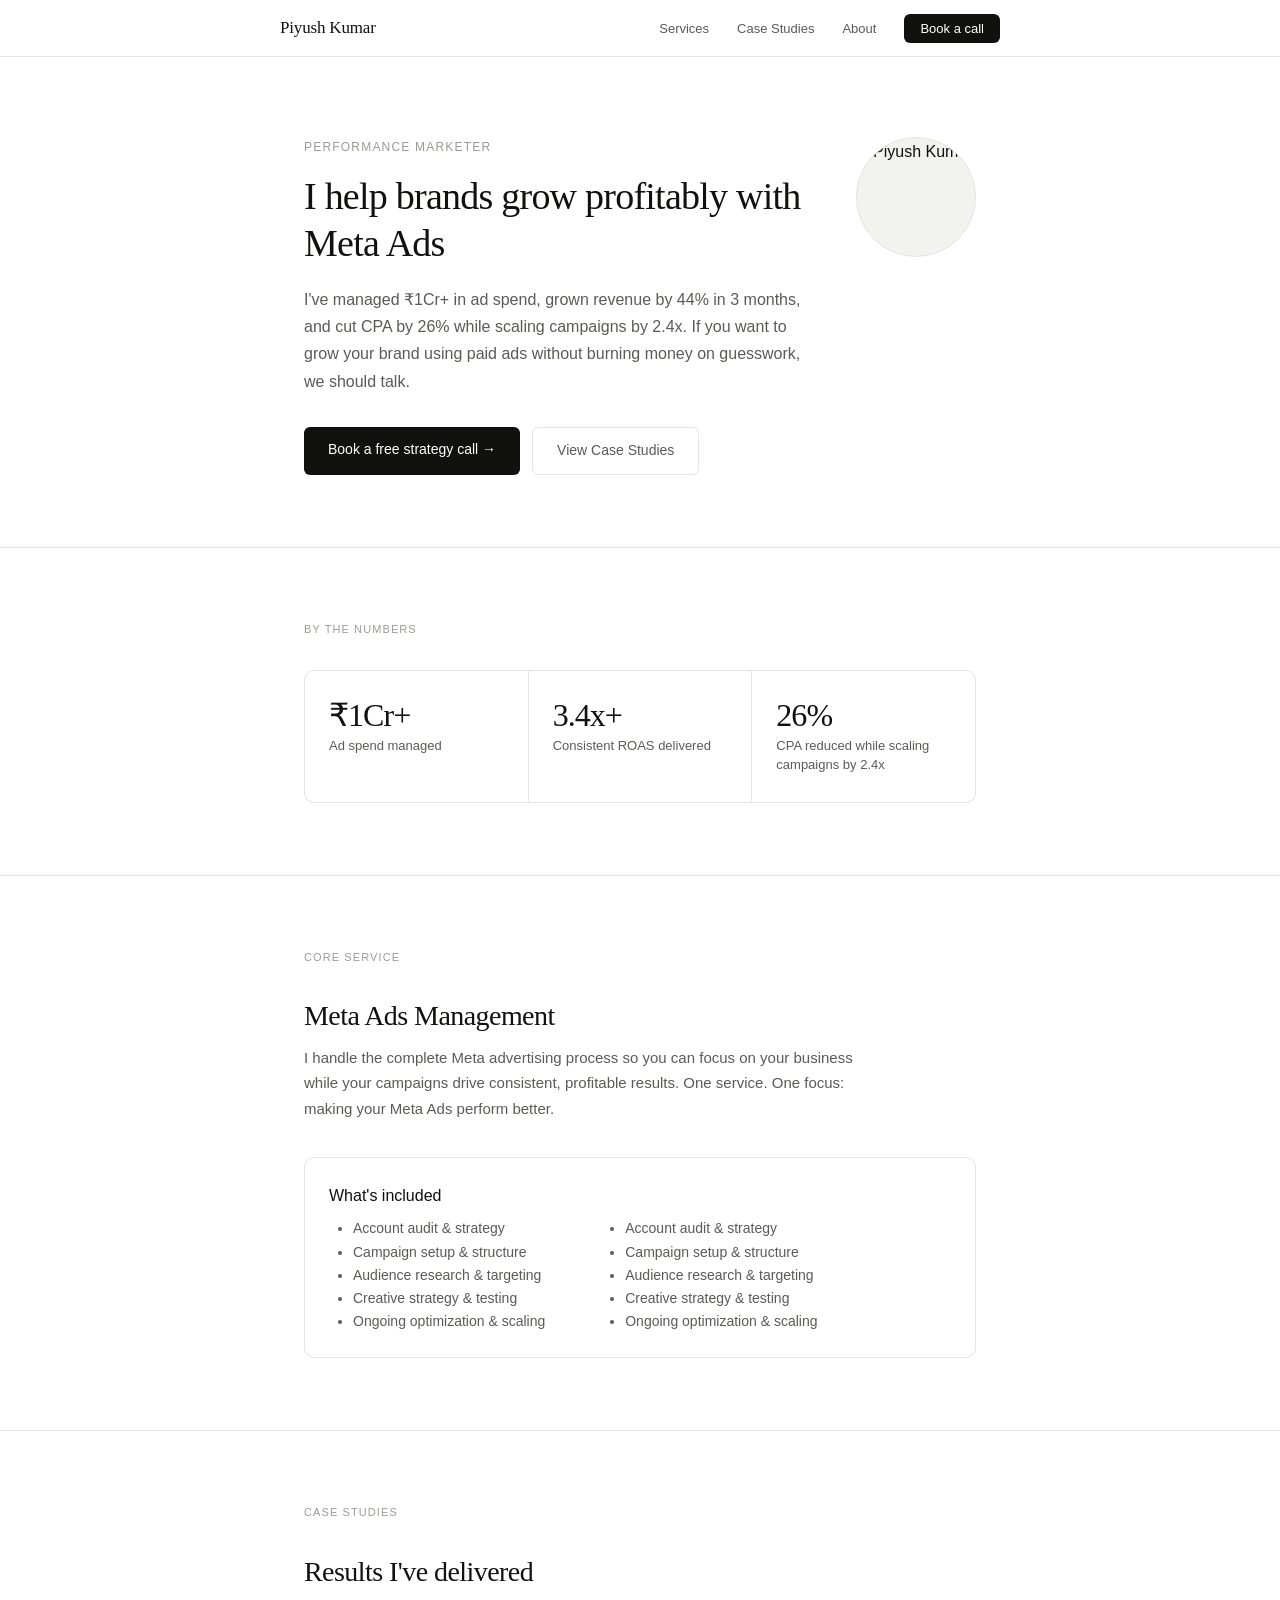
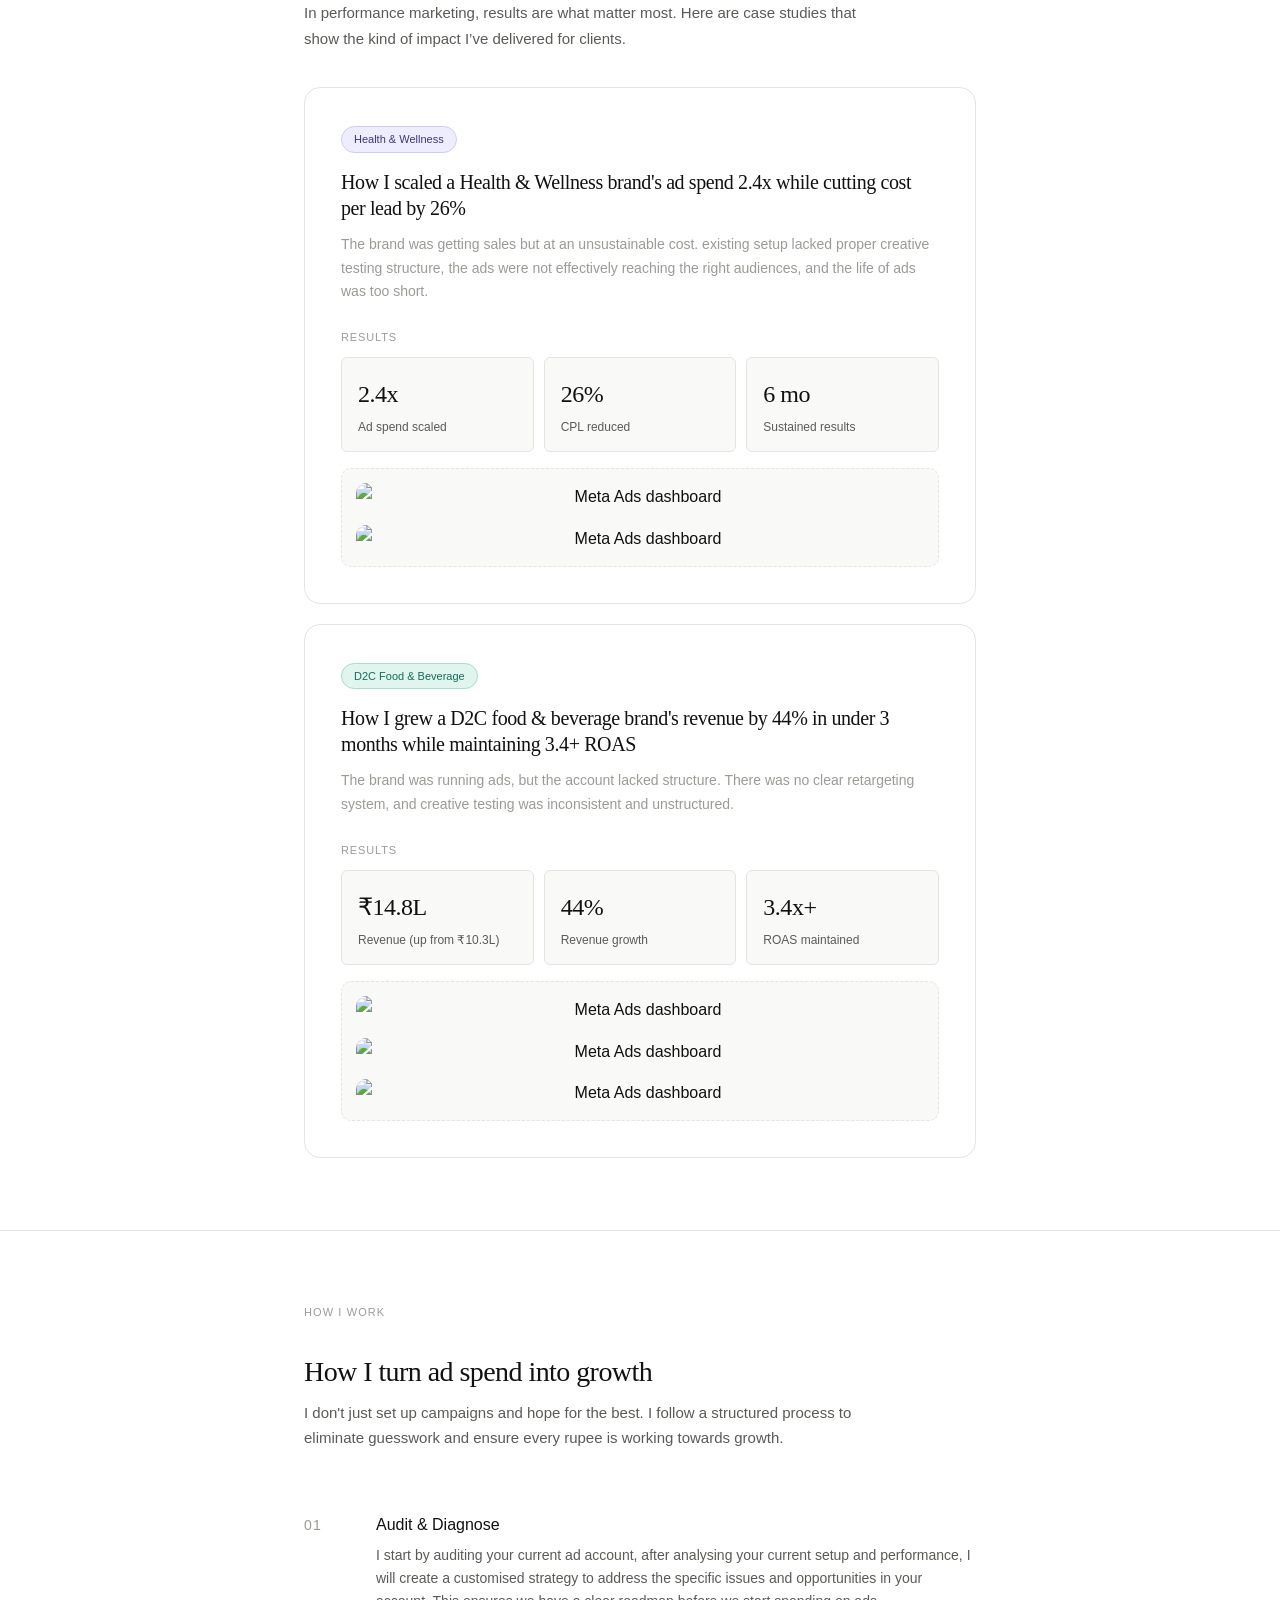
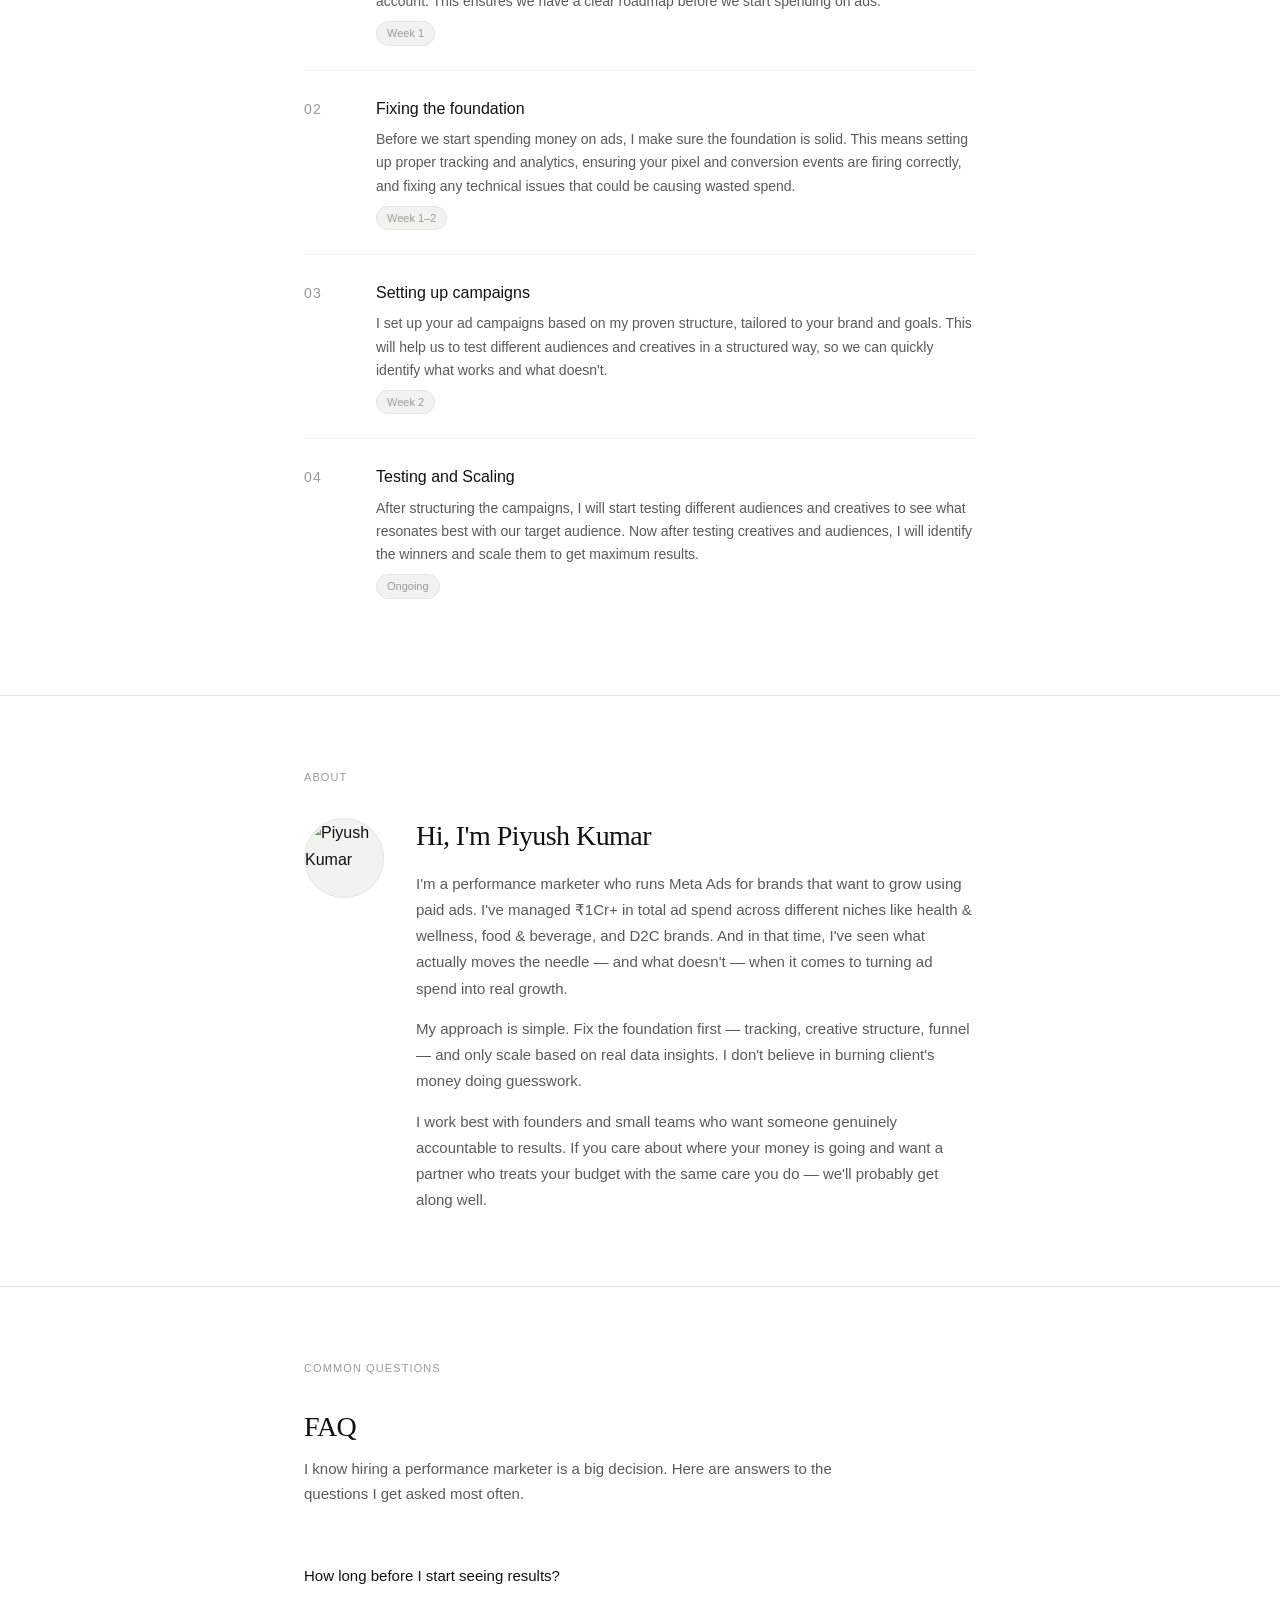
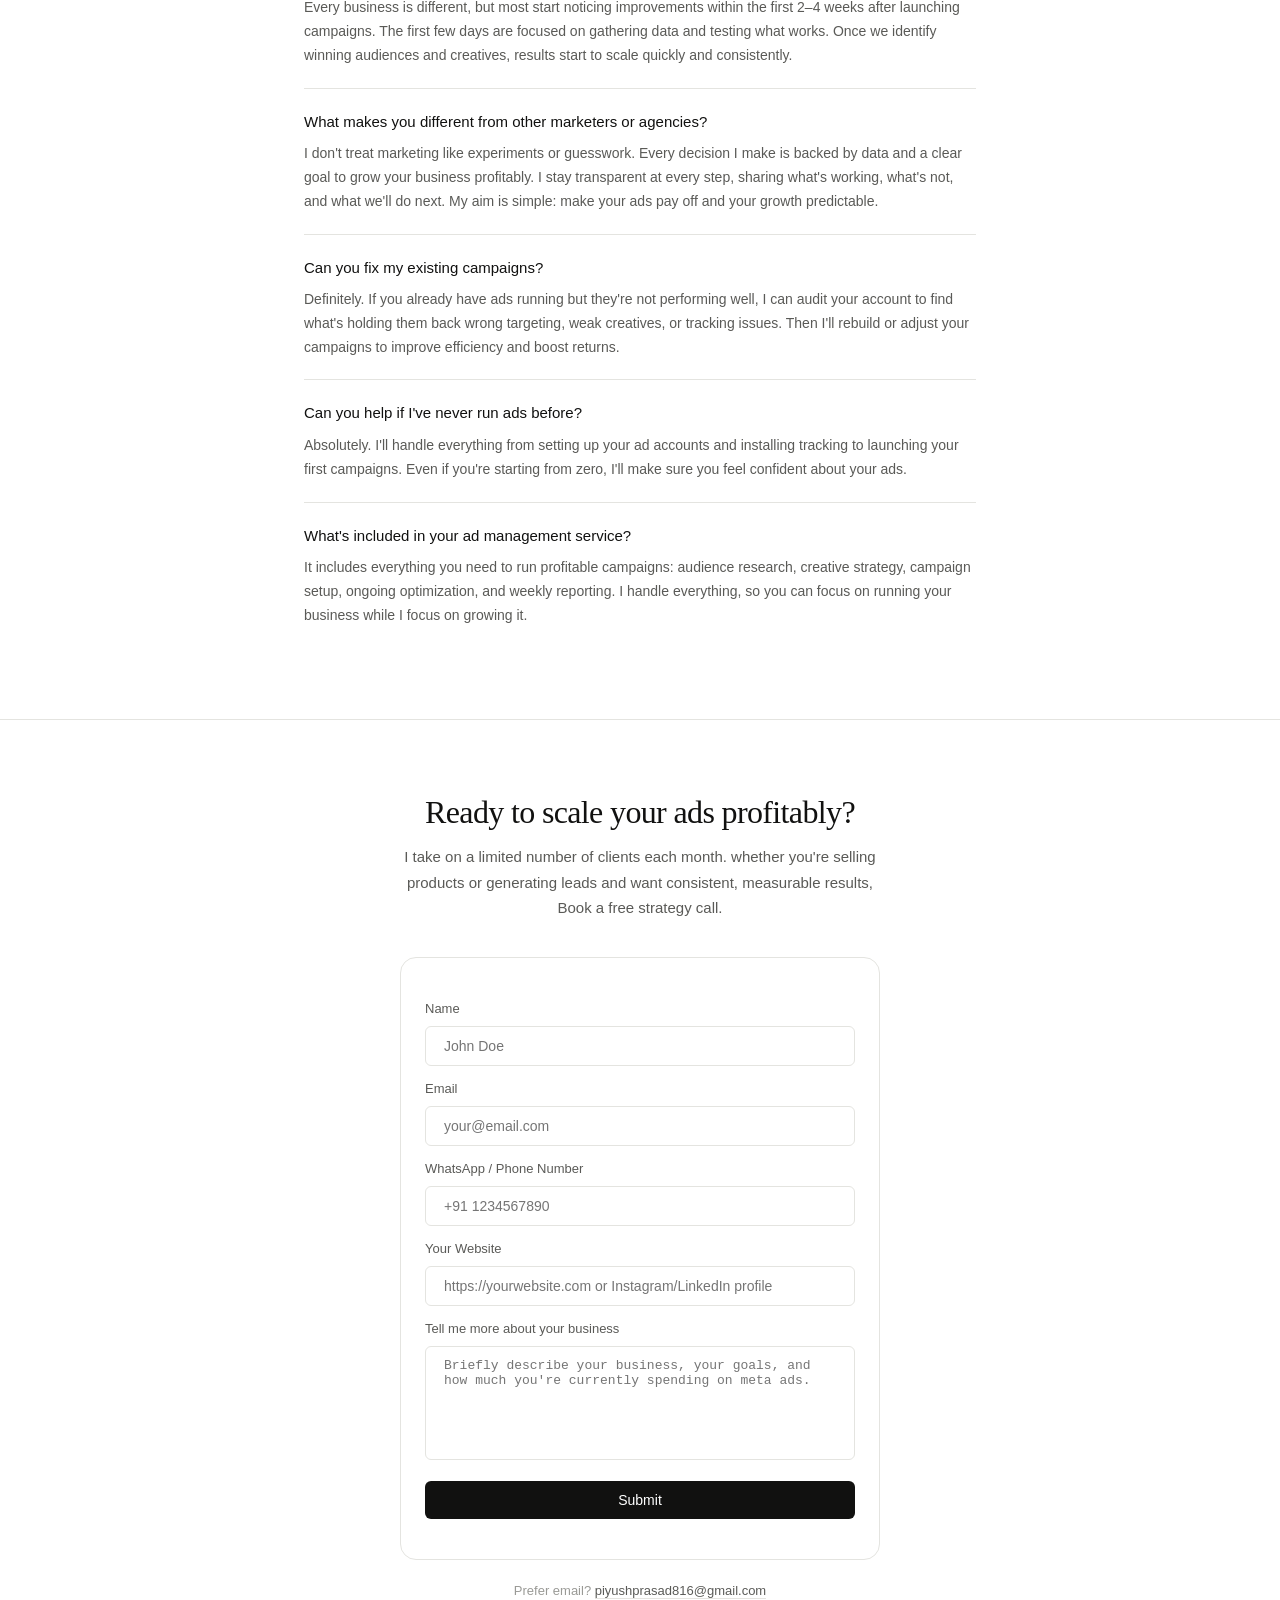
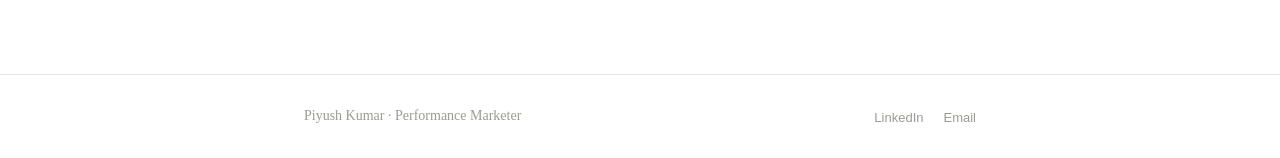
==== commit b0838535: "removed google ads keywords" ====
--- a/index.html
+++ b/index.html
@@ -5,34 +5,29 @@
     <meta name="viewport" content="width=device-width, initial-scale=1.0" />
 
     <meta
-      name="google-site-verification"
-      content="LIuBAVDbFb_xSTSElwHr28QB1heELkmG3fJhwSsdKWQ"
-    />
-
-    <meta
       name="description"
-      content="I help brands grow profitably with Meta & Google Ads. I've managed ₹1Cr+ ad spend, grown revenue by 44% in 3 months, and cut CPA by 26%, while scaling campaigns by 2.4x."
+      content="I help brands grow profitably with Meta Ads. I've managed ₹1Cr+ ad spend, grown revenue by 44% in 3 months, and cut CPA by 26%, while scaling campaigns by 2.4x."
     />
 
     <meta name="author" content="Piyush Kumar" />
 
     <meta name="robots" content="index, follow" />
 
-    <link rel="canonical" href="https://piyshkmr.github.io/" />
+    <link rel="canonical" href="https://piyushkumar.me/" />
 
     <meta property="og:type" content="website" />
     <meta
       property="og:title"
-      content="Piyush Kumar | Performance Marketer | Meta Ads & Google Ads"
+      content="Piyush Kumar | Performance Marketer | Meta Ads"
     />
     <meta
       property="og:description"
-      content="I help brands grow profitably with Meta & Google Ads. I've managed ₹1Cr+ ad spend, grown revenue by 44% in 3 months, and cut CPA by 26%, while scaling campaigns by 2.4x."
-    />
-    <meta property="og:url" content="https://piyshkmr.github.io/" />
+      content="I help brands grow profitably with Meta Ads. I've managed ₹1Cr+ ad spend, grown revenue by 44% in 3 months, and cut CPA by 26%, while scaling campaigns by 2.4x."
+    />
+    <meta property="og:url" content="https://piyushkumar.me/" />
     <meta
       property="og:image"
-      content="https://piyshkmr.github.io/images/og-image.webp"
+      content="https://piyushkumar.me/images/og-image.webp"
     />
     <meta property="og:image:width" content="1200" />
     <meta property="og:image:height" content="630" />
@@ -40,15 +35,15 @@
     <meta name="twitter:card" content="summary_large_image" />
     <meta
       name="twitter:title"
-      content="Piyush Kumar | Performance Marketer | Meta Ads & Google Ads"
+      content="Piyush Kumar | Performance Marketer | Meta Ads"
     />
     <meta
       name="twitter:description"
-      content="I help brands grow profitably with Meta & Google Ads. I've managed ₹1Cr+ ad spend, grown revenue by 44% in 3 months, and cut CPA by 26%, while scaling campaigns by 2.4x."
+      content="I help brands grow profitably with Meta Ads. I've managed ₹1Cr+ ad spend, grown revenue by 44% in 3 months, and cut CPA by 26%, while scaling campaigns by 2.4x."
     />
     <meta
       name="twitter:image"
-      content="https://piyshkmr.github.io/images/og-image.webp"
+      content="https://piyushkumar.me/images/og-image.webp"
     />
 
     <script type="application/ld+json">
@@ -56,9 +51,9 @@
         "@context": "https://schema.org",
         "@type": "Person",
         "name": "Piyush Kumar",
-        "url": "https://piyshkmr.github.io/",
+        "url": "https://piyushkumar.me/",
         "jobTitle": "Performance Marketer",
-        "description": "I help brands grow profitably with Meta & Google Ads. I've managed ₹1Cr+ ad spend, grown revenue by 44% in 3 months, and cut CPA by 26%, while scaling campaigns by 2.4x.",
+        "description": "I help brands grow profitably with Meta Ads. I've managed ₹1Cr+ ad spend, grown revenue by 44% in 3 months, and cut CPA by 26%, while scaling campaigns by 2.4x.",
         "email": "piyushprasad816@gmail.com",
         "address": {
           "@type": "PostalAddress",
@@ -67,8 +62,7 @@
         "sameAs": [
           "https://www.linkedin.com/in/piyshkmr/",
           "https://www.instagram.com/piyshkmr/",
-          "https://twitter.com/piyshkmr",
-          "https://topmate.io/piyshkmr"
+          "https://twitter.com/piyshkmr"
         ],
         "worksFor": {
           "@type": "Organization",
@@ -77,7 +71,7 @@
       }
     </script>
 
-    <title>Piyush Kumar | Performance Marketer | Meta Ads & Google Ads</title>
+    <title>Piyush Kumar | Performance Marketer | Meta Ads</title>
 
     <link rel="stylesheet" href="/styles.css" />
   </head>
@@ -102,7 +96,7 @@
           <div class="hero-text">
             <div class="hero-eyebrow">Performance Marketer</div>
             <h1 class="hero-headline">
-              I help brands grow profitably with Meta & Google Ads.
+              I help brands grow profitably with Meta Ads
             </h1>
             <p class="hero-sub">
               I've managed ₹1Cr+ in ad spend, grown revenue by 44% in 3 months,
@@ -368,12 +362,12 @@
               Hi, I'm Piyush Kumar
             </h2>
             <p>
-              I'm a performance marketer who runs Meta and Google Ads for brands
-              that want to grow using paid ads. I've managed ₹1Cr+ in total ad
-              spend across different niches like health & wellness, food &
-              beverage, and D2C brands. And in that time, I've seen what
-              actually moves the needle — and what doesn't — when it comes to
-              turning ad spend into real growth.
+              I'm a performance marketer who runs Meta Ads for brands that want
+              to grow using paid ads. I've managed ₹1Cr+ in total ad spend
+              across different niches like health & wellness, food & beverage,
+              and D2C brands. And in that time, I've seen what actually moves
+              the needle — and what doesn't — when it comes to turning ad spend
+              into real growth.
             </p>
             <p>
               My approach is simple. Fix the foundation first — tracking,
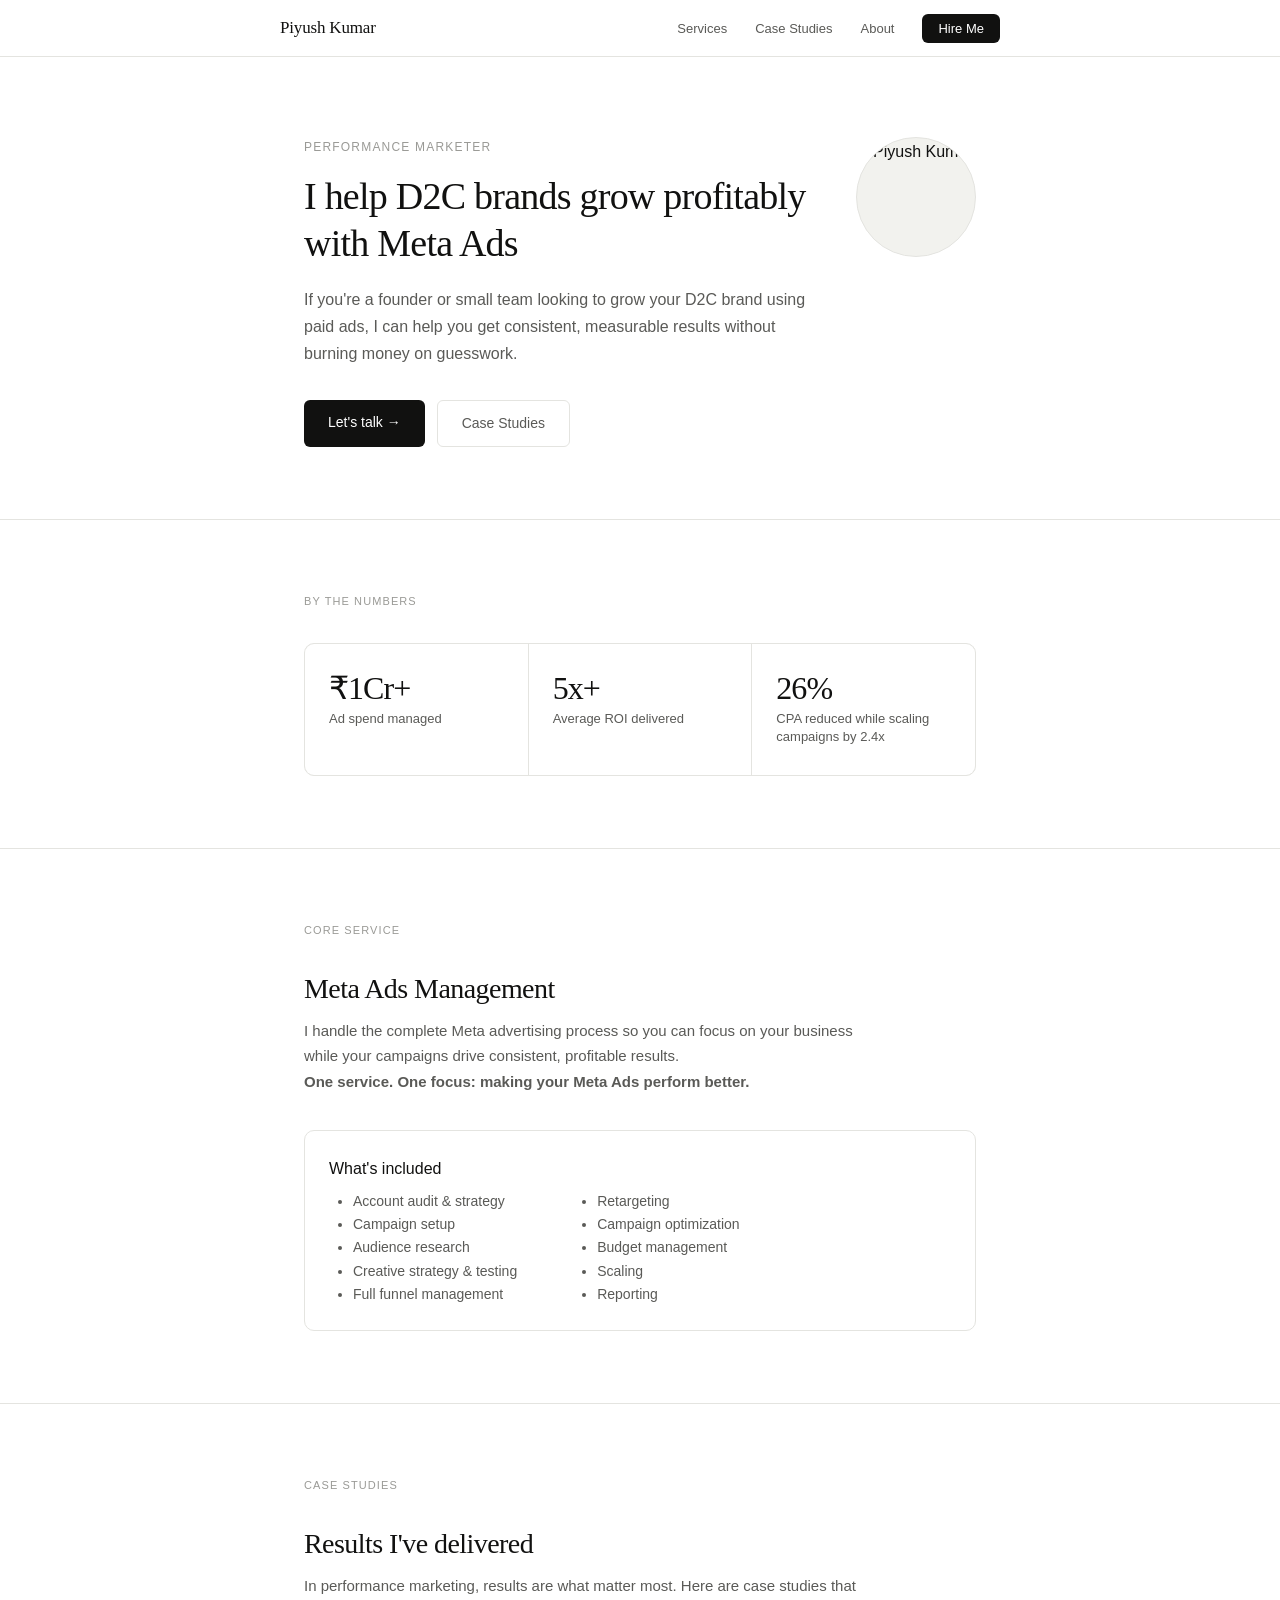
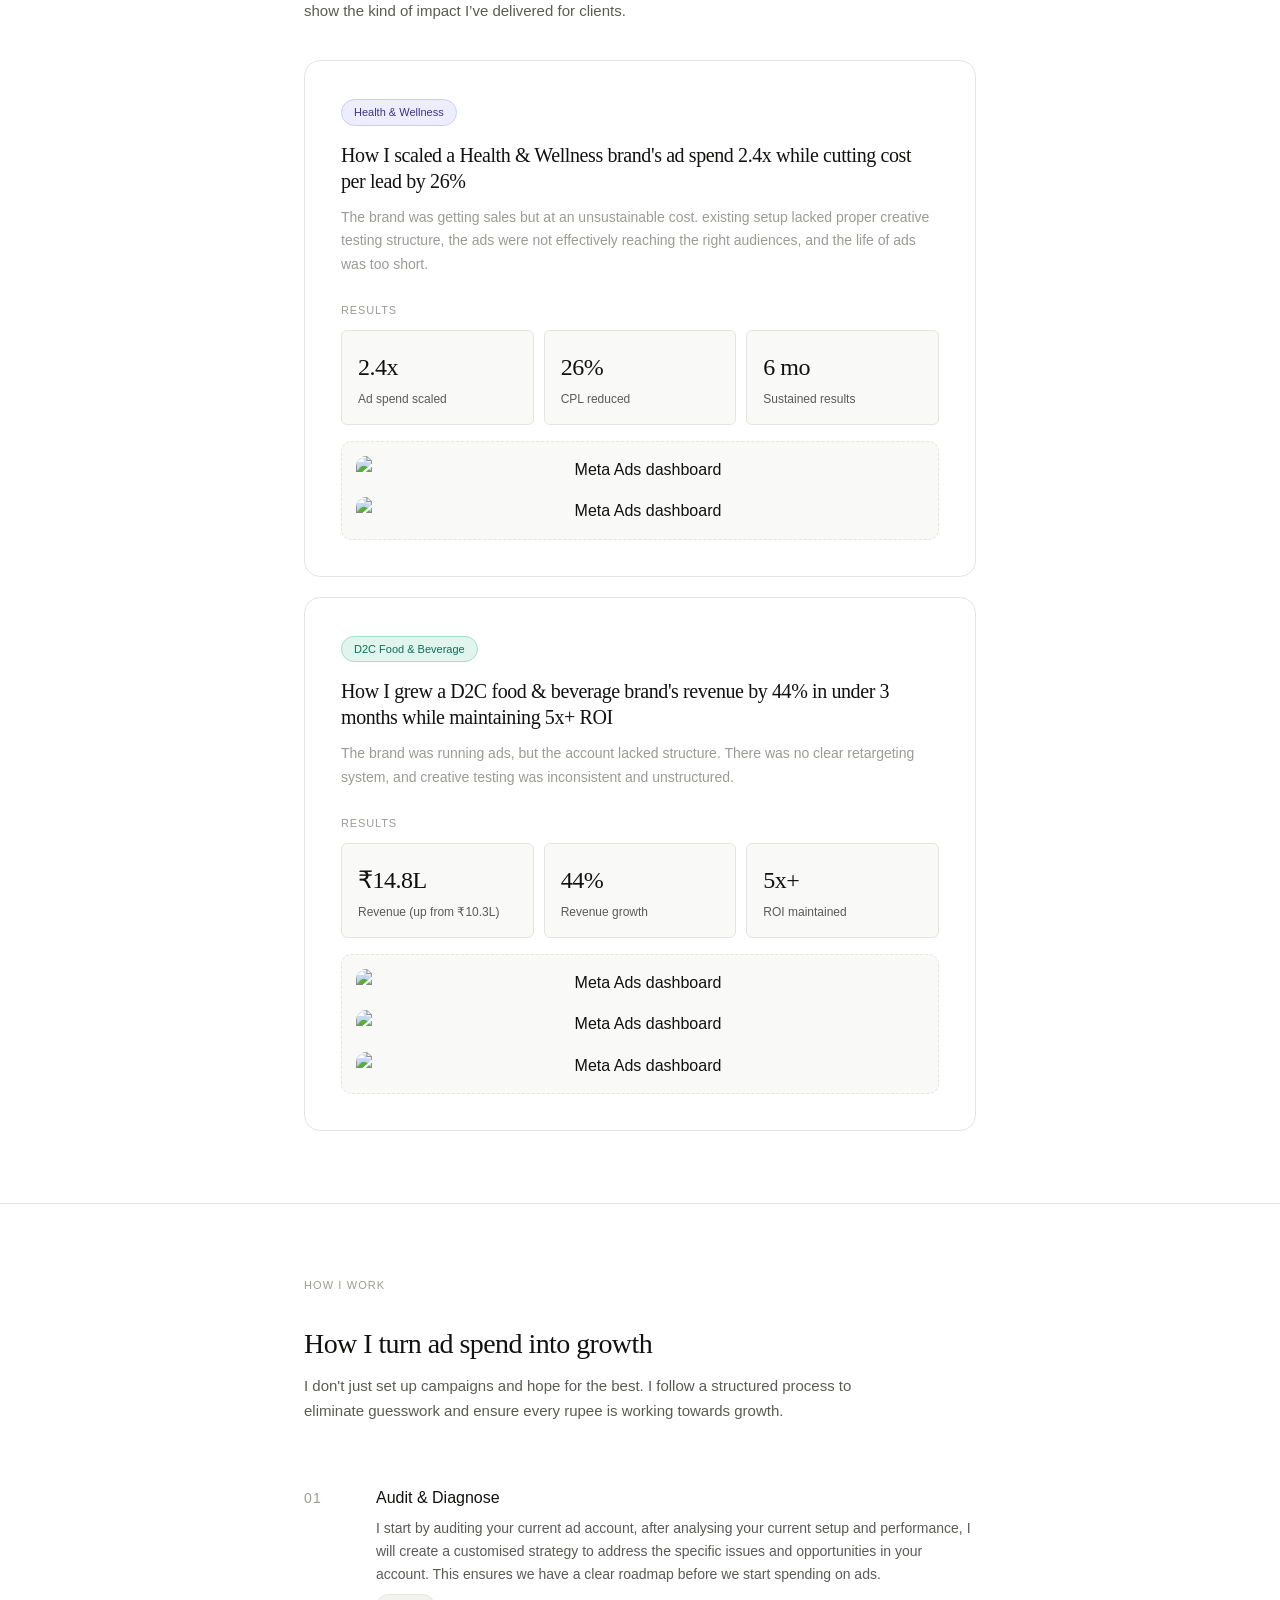
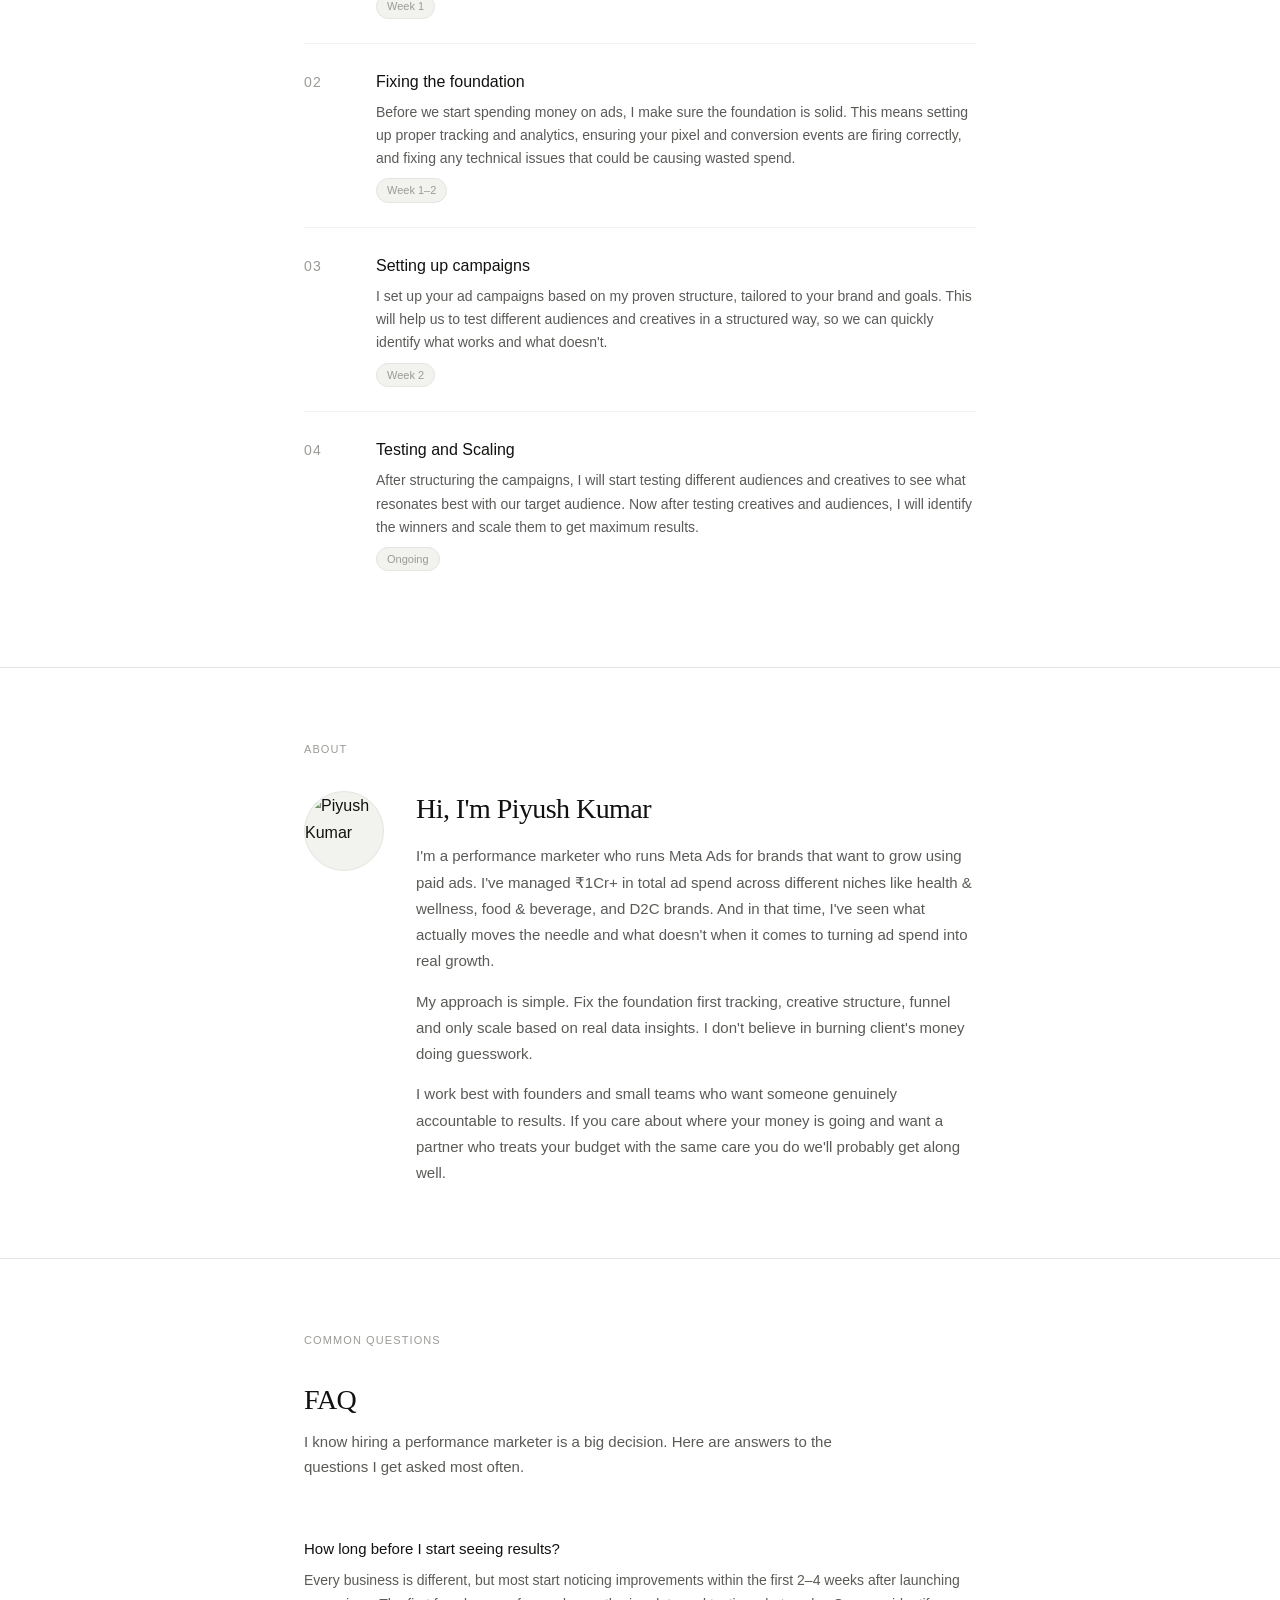
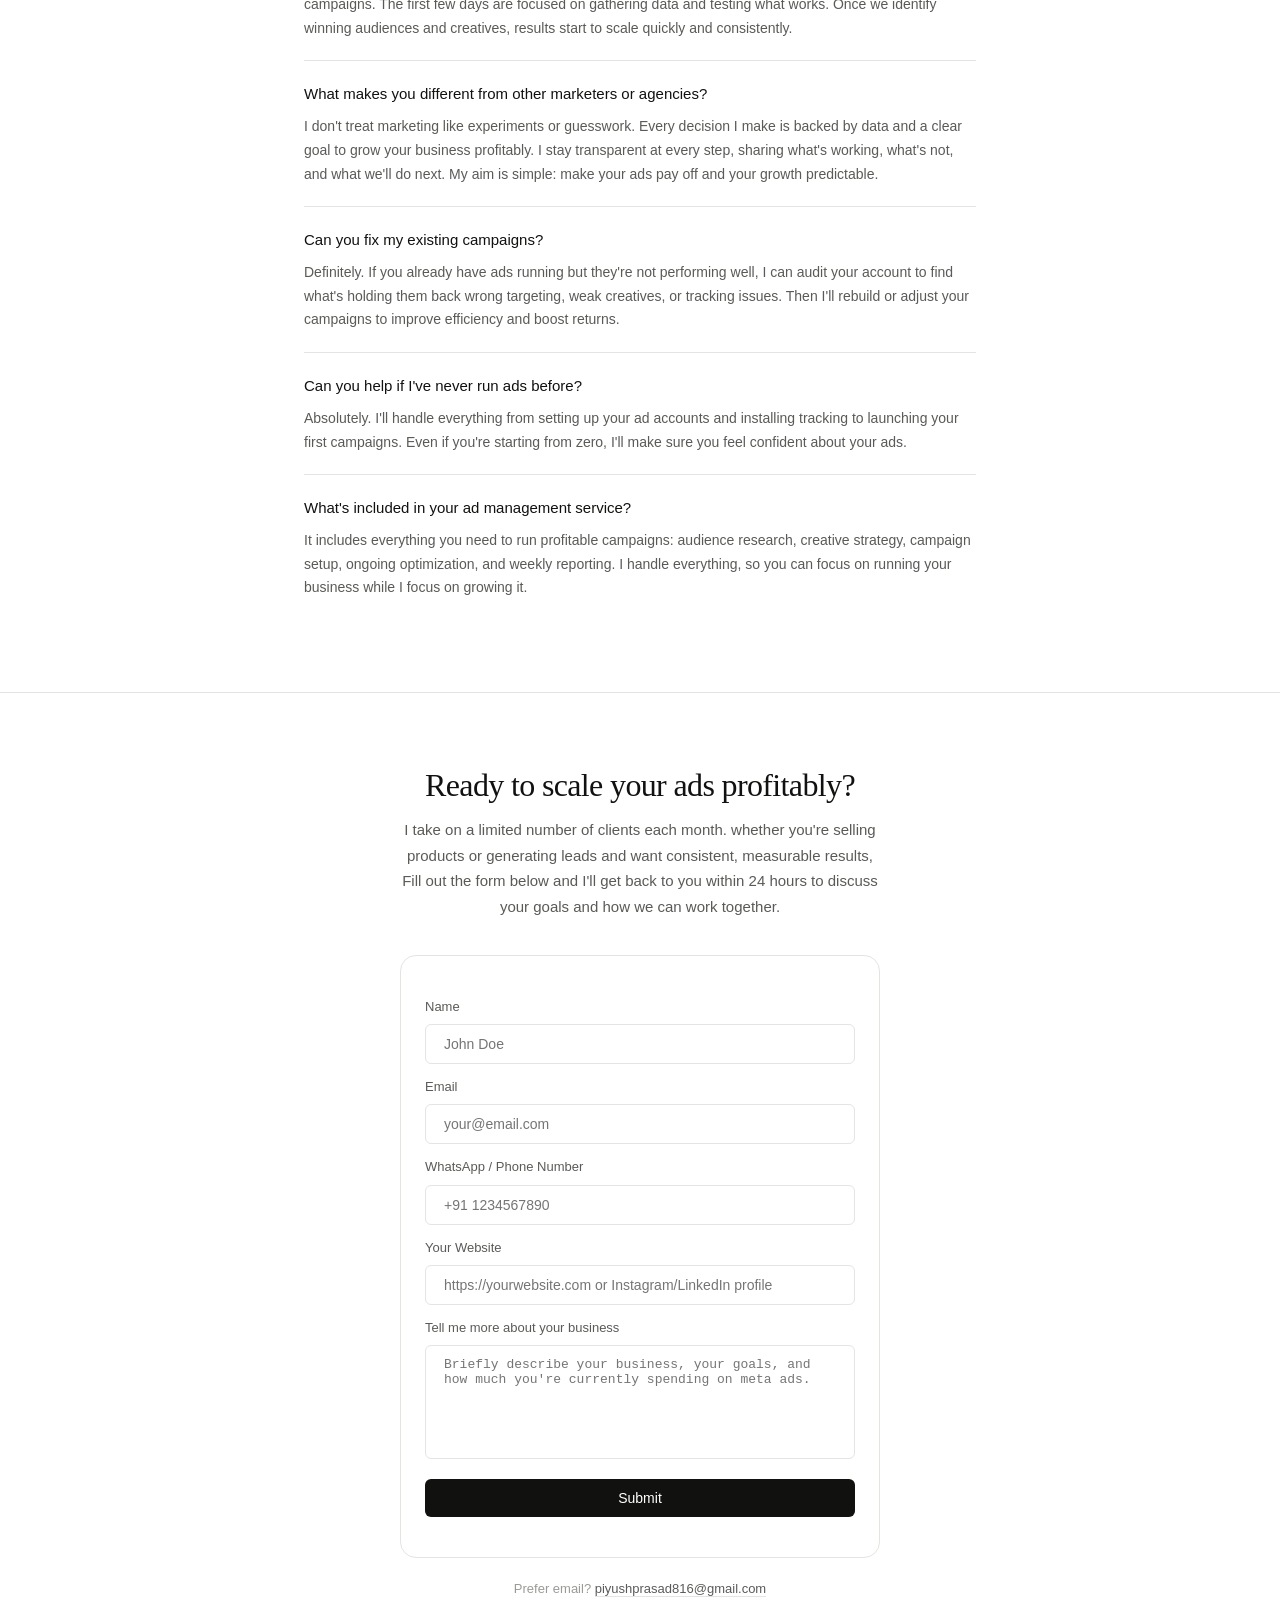
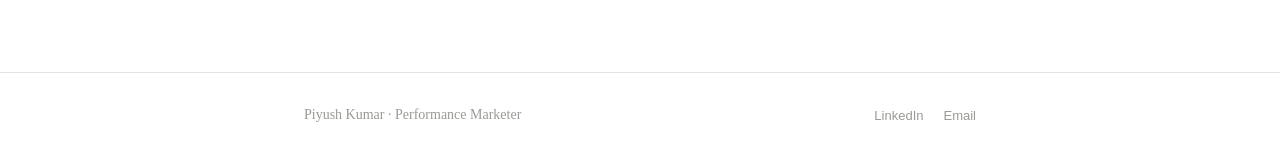
==== commit ea204bf5: "updated copy temp" ====
--- a/index.html
+++ b/index.html
@@ -74,6 +74,39 @@
     <title>Piyush Kumar | Performance Marketer | Meta Ads</title>
 
     <link rel="stylesheet" href="/styles.css" />
+
+    <!-- Google tag (gtag.js) -->
+    <script
+      async
+      src="https://www.googletagmanager.com/gtag/js?id=G-K0586RHHGZ"
+    ></script>
+    <script>
+      window.dataLayer = window.dataLayer || [];
+      function gtag() {
+        dataLayer.push(arguments);
+      }
+      gtag("js", new Date());
+
+      gtag("config", "G-K0586RHHGZ");
+    </script>
+    <!-- Google tag (gtag.js) -->
+
+    <!-- Microsoft Clarity tracking code  -->
+    <script type="text/javascript">
+      (function (c, l, a, r, i, t, y) {
+        c[a] =
+          c[a] ||
+          function () {
+            (c[a].q = c[a].q || []).push(arguments);
+          };
+        t = l.createElement(r);
+        t.async = 1;
+        t.src = "https://www.clarity.ms/tag/" + i;
+        y = l.getElementsByTagName(r)[0];
+        y.parentNode.insertBefore(t, y);
+      })(window, document, "clarity", "script", "y5evfu3bat");
+    </script>
+    <!-- Microsoft Clarity tracking code  -->
   </head>
   <body>
     <!-- ── NAV ── -->
@@ -84,7 +117,7 @@
           <li><a href="#services">Services</a></li>
           <li><a href="#case-studies">Case Studies</a></li>
           <li><a href="#about">About</a></li>
-          <li><a href="#contact" class="nav-cta">Book a call</a></li>
+          <li><a href="#contact" class="nav-cta">Hire Me</a></li>
         </ul>
       </div>
     </nav>
@@ -96,21 +129,16 @@
           <div class="hero-text">
             <div class="hero-eyebrow">Performance Marketer</div>
             <h1 class="hero-headline">
-              I help brands grow profitably with Meta Ads
+              I help D2C brands grow profitably with Meta Ads
             </h1>
             <p class="hero-sub">
-              I've managed ₹1Cr+ in ad spend, grown revenue by 44% in 3 months,
-              and cut CPA by 26% while scaling campaigns by 2.4x. If you want to
-              grow your brand using paid ads without burning money on guesswork,
-              we should talk.
+              If you're a founder or small team looking to grow your D2C brand
+              using paid ads, I can help you get consistent, measurable results
+              without burning money on guesswork.
             </p>
             <div class="hero-actions">
-              <a href="#contact" class="btn-primary"
-                >Book a free strategy call →</a
-              >
-              <a href="#case-studies" class="btn-secondary"
-                >View Case Studies</a
-              >
+              <a href="#contact" class="btn-primary">Let's talk →</a>
+              <a href="#case-studies" class="btn-secondary">Case Studies</a>
             </div>
           </div>
           <div class="hero-photo">
@@ -130,8 +158,8 @@
             <div class="metric-label">Ad spend managed</div>
           </div>
           <div class="metric-cell">
-            <div class="metric-num">3.4x+</div>
-            <div class="metric-label">Consistent ROAS delivered</div>
+            <div class="metric-num">5x+</div>
+            <div class="metric-label">Average ROI delivered</div>
           </div>
           <div class="metric-cell">
             <div class="metric-num">26%</div>
@@ -151,7 +179,12 @@
         <p class="section-sub">
           I handle the complete Meta advertising process so you can focus on
           your business while your campaigns drive consistent, profitable
-          results. One service. One focus: making your Meta Ads perform better.
+          results.
+          <br />
+          <strong
+            >One service. One focus: making your Meta Ads perform
+            better.</strong
+          >
         </p>
 
         <div class="service-card">
@@ -159,17 +192,17 @@
           <div class="service-checklist">
             <ul>
               <li>Account audit & strategy</li>
-              <li>Campaign setup & structure</li>
-              <li>Audience research & targeting</li>
+              <li>Campaign setup</li>
+              <li>Audience research</li>
               <li>Creative strategy & testing</li>
-              <li>Ongoing optimization & scaling</li>
+              <li>Full funnel management</li>
             </ul>
             <ul>
-              <li>Account audit & strategy</li>
-              <li>Campaign setup & structure</li>
-              <li>Audience research & targeting</li>
-              <li>Creative strategy & testing</li>
-              <li>Ongoing optimization & scaling</li>
+              <li>Retargeting</li>
+              <li>Campaign optimization</li>
+              <li>Budget management</li>
+              <li>Scaling</li>
+              <li>Reporting</li>
             </ul>
           </div>
         </div>
@@ -235,7 +268,7 @@
           <span class="case-tag case-tag-fnb">D2C Food & Beverage</span>
           <h3 class="case-title">
             How I grew a D2C food & beverage brand's revenue by 44% in under 3
-            months while maintaining 3.4+ ROAS
+            months while maintaining 5x+ ROI
           </h3>
           <div class="case-meta">
             The brand was running ads, but the account lacked structure. There
@@ -254,8 +287,8 @@
               <div class="case-metric-label">Revenue growth</div>
             </div>
             <div class="case-metric">
-              <div class="case-metric-num">3.4x+</div>
-              <div class="case-metric-label">ROAS maintained</div>
+              <div class="case-metric-num">5x+</div>
+              <div class="case-metric-label">ROI maintained</div>
             </div>
           </div>
 
@@ -366,20 +399,19 @@
               to grow using paid ads. I've managed ₹1Cr+ in total ad spend
               across different niches like health & wellness, food & beverage,
               and D2C brands. And in that time, I've seen what actually moves
-              the needle — and what doesn't — when it comes to turning ad spend
-              into real growth.
+              the needle and what doesn't when it comes to turning ad spend into
+              real growth.
             </p>
             <p>
-              My approach is simple. Fix the foundation first — tracking,
-              creative structure, funnel — and only scale based on real data
-              insights. I don't believe in burning client's money doing
-              guesswork.
+              My approach is simple. Fix the foundation first tracking, creative
+              structure, funnel and only scale based on real data insights. I
+              don't believe in burning client's money doing guesswork.
             </p>
             <p>
               I work best with founders and small teams who want someone
               genuinely accountable to results. If you care about where your
               money is going and want a partner who treats your budget with the
-              same care you do — we'll probably get along well.
+              same care you do we'll probably get along well.
             </p>
           </div>
         </div>
@@ -460,7 +492,8 @@
           <p class="cta-sub">
             I take on a limited number of clients each month. whether you're
             selling products or generating leads and want consistent, measurable
-            results, Book a free strategy call.
+            results, Fill out the form below and I'll get back to you within 24
+            hours to discuss your goals and how we can work together.
           </p>
 
           <!-- Lead Form  -->
